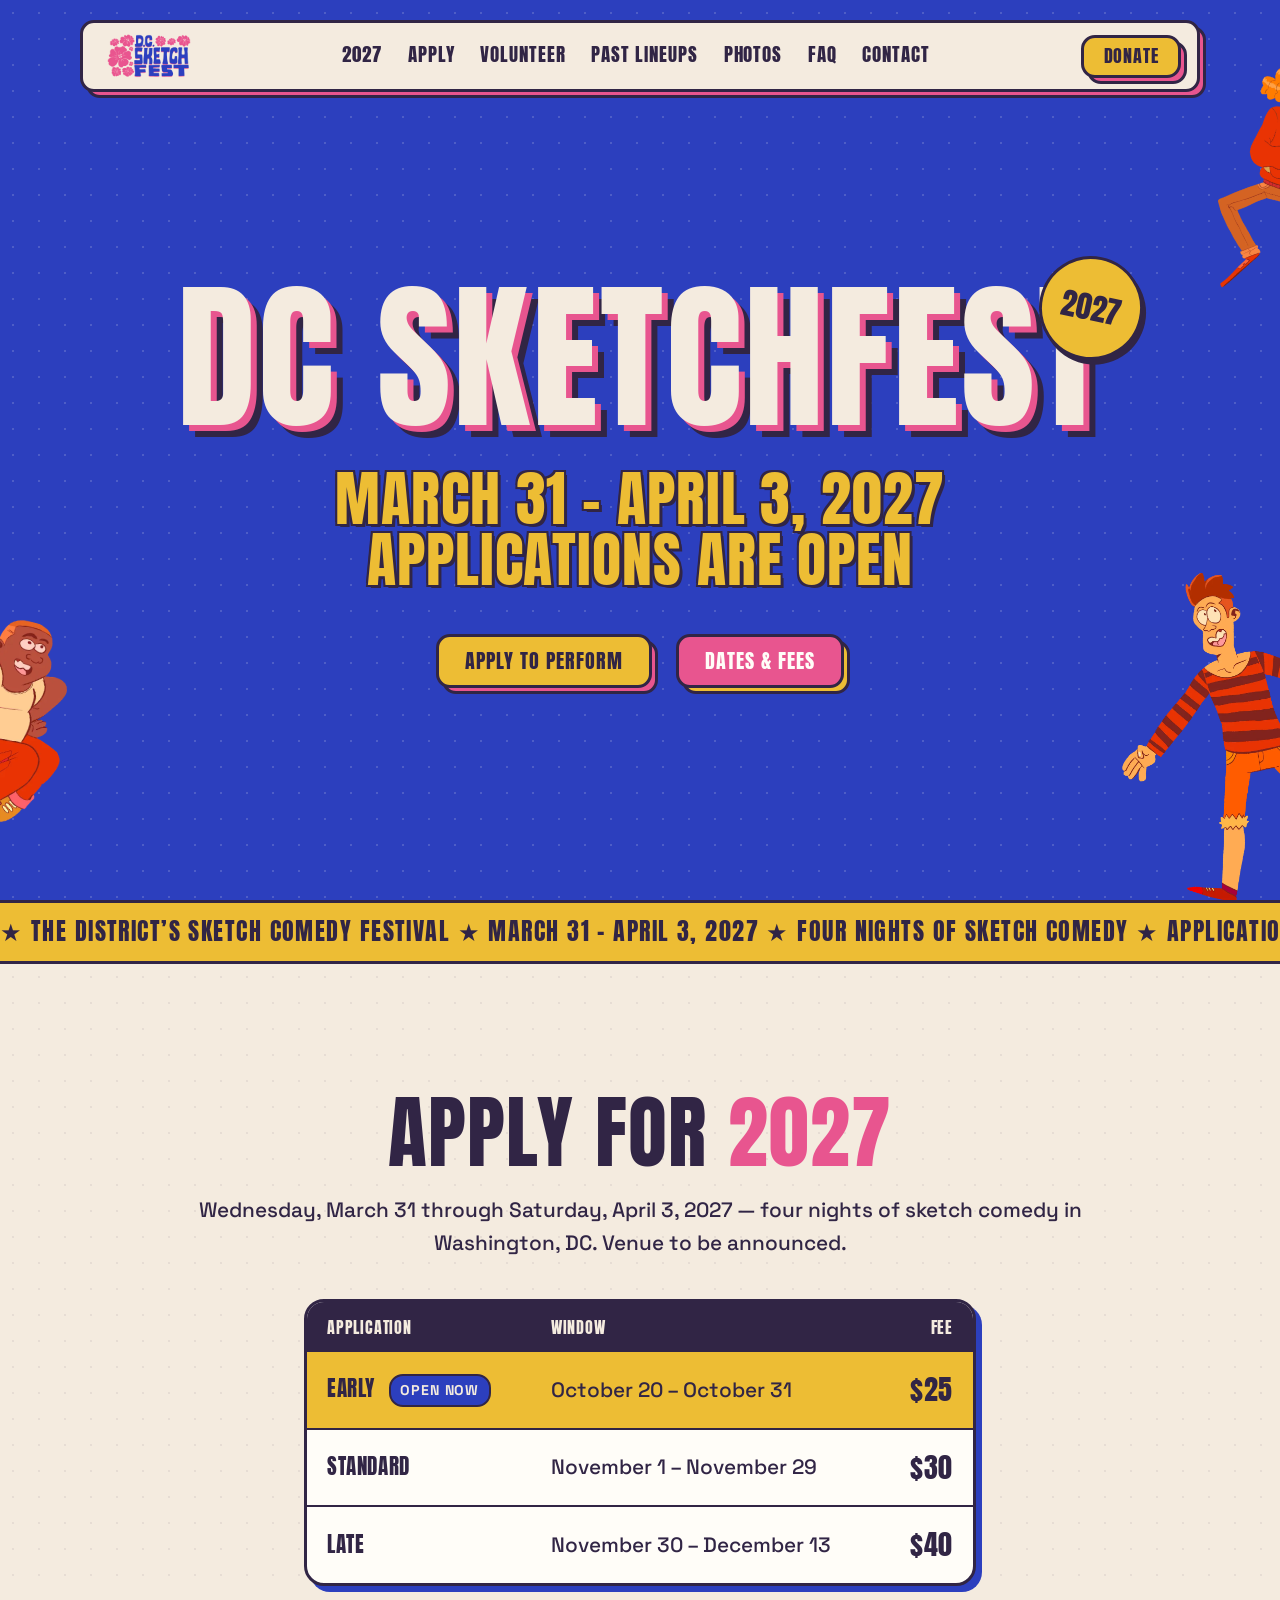
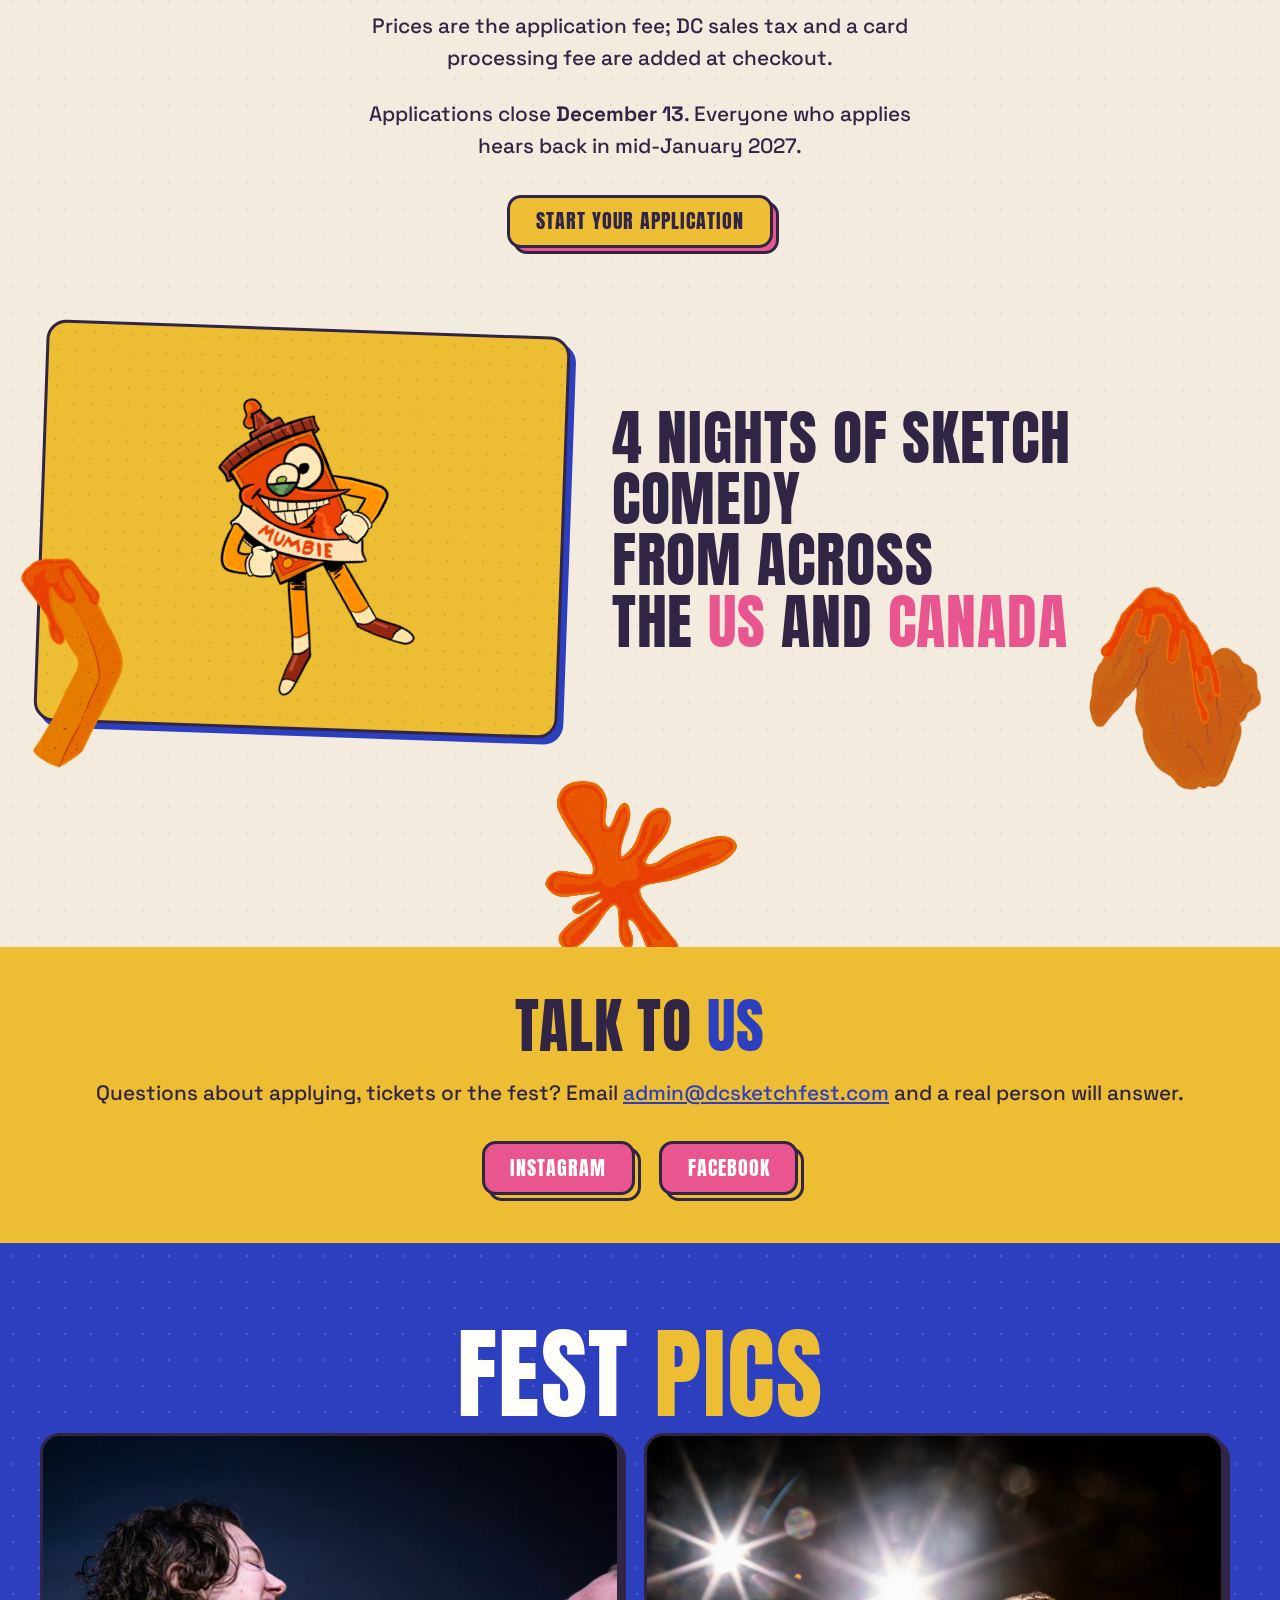
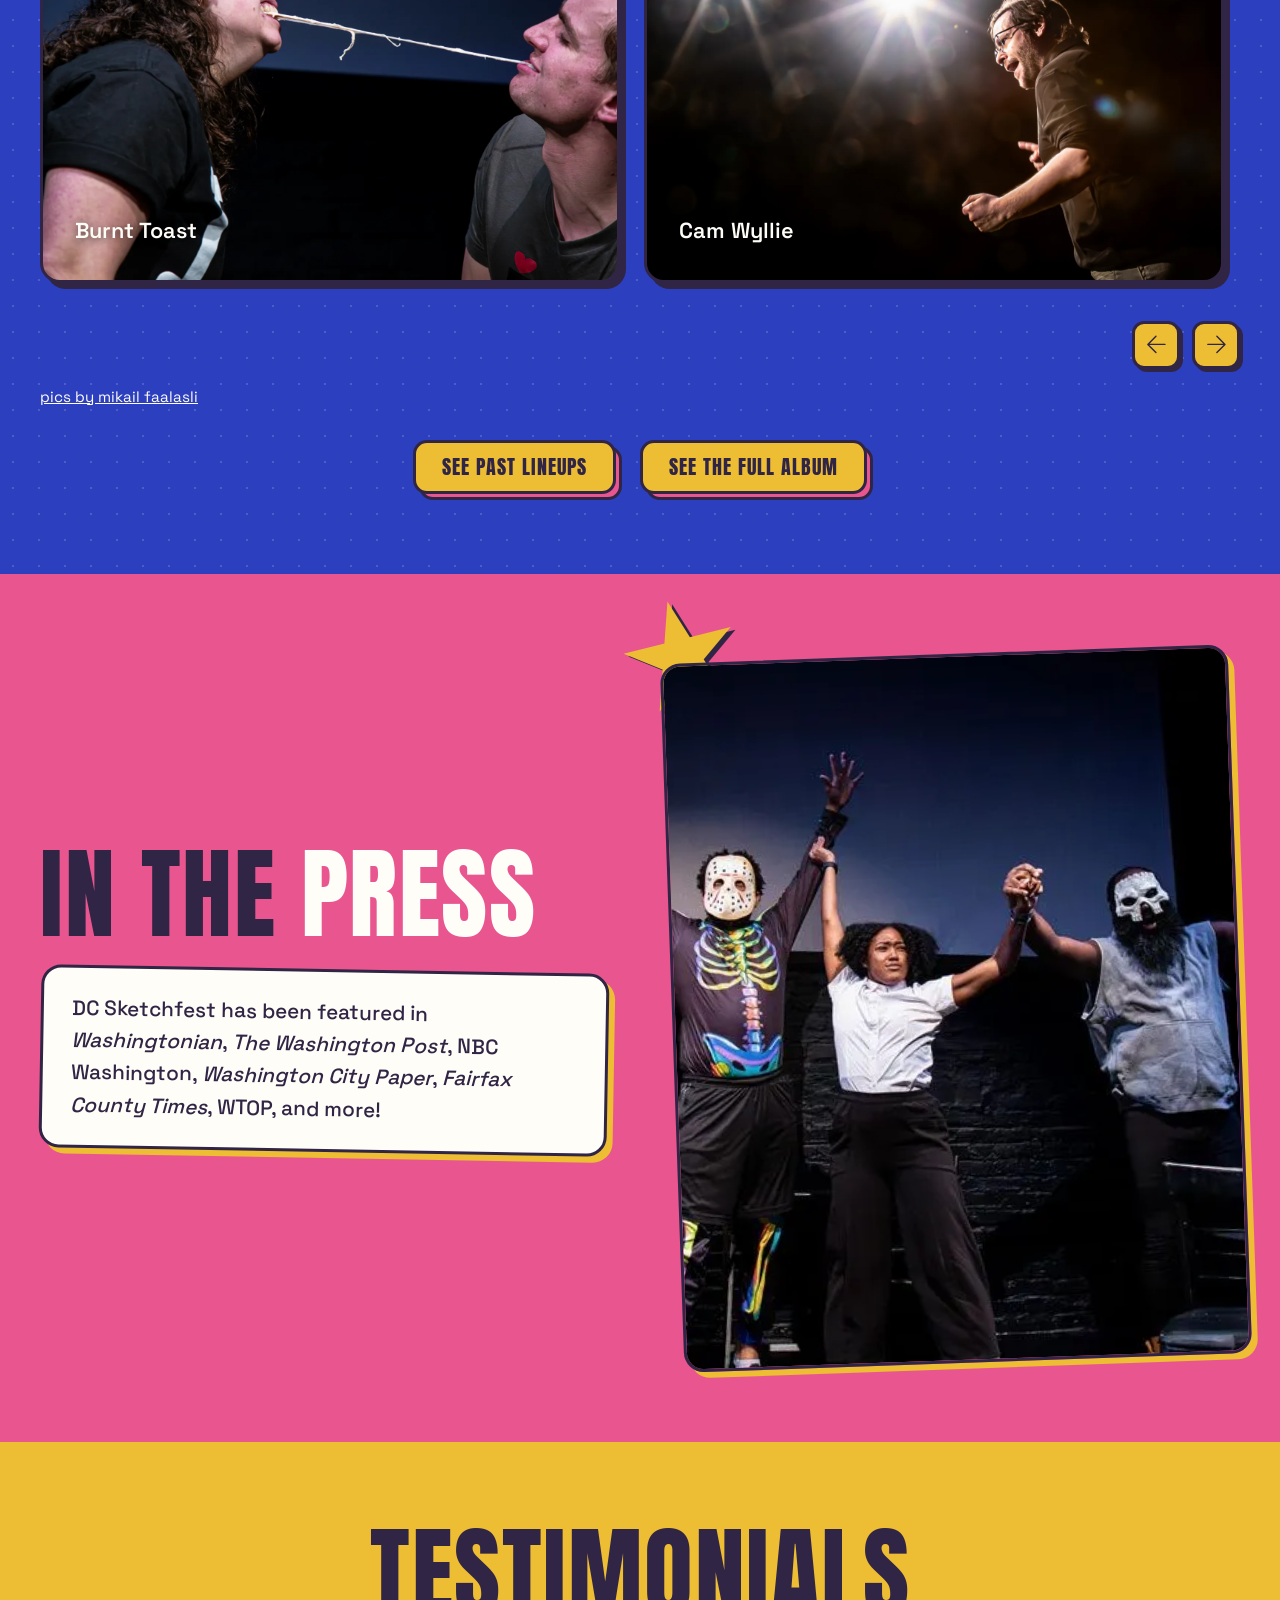
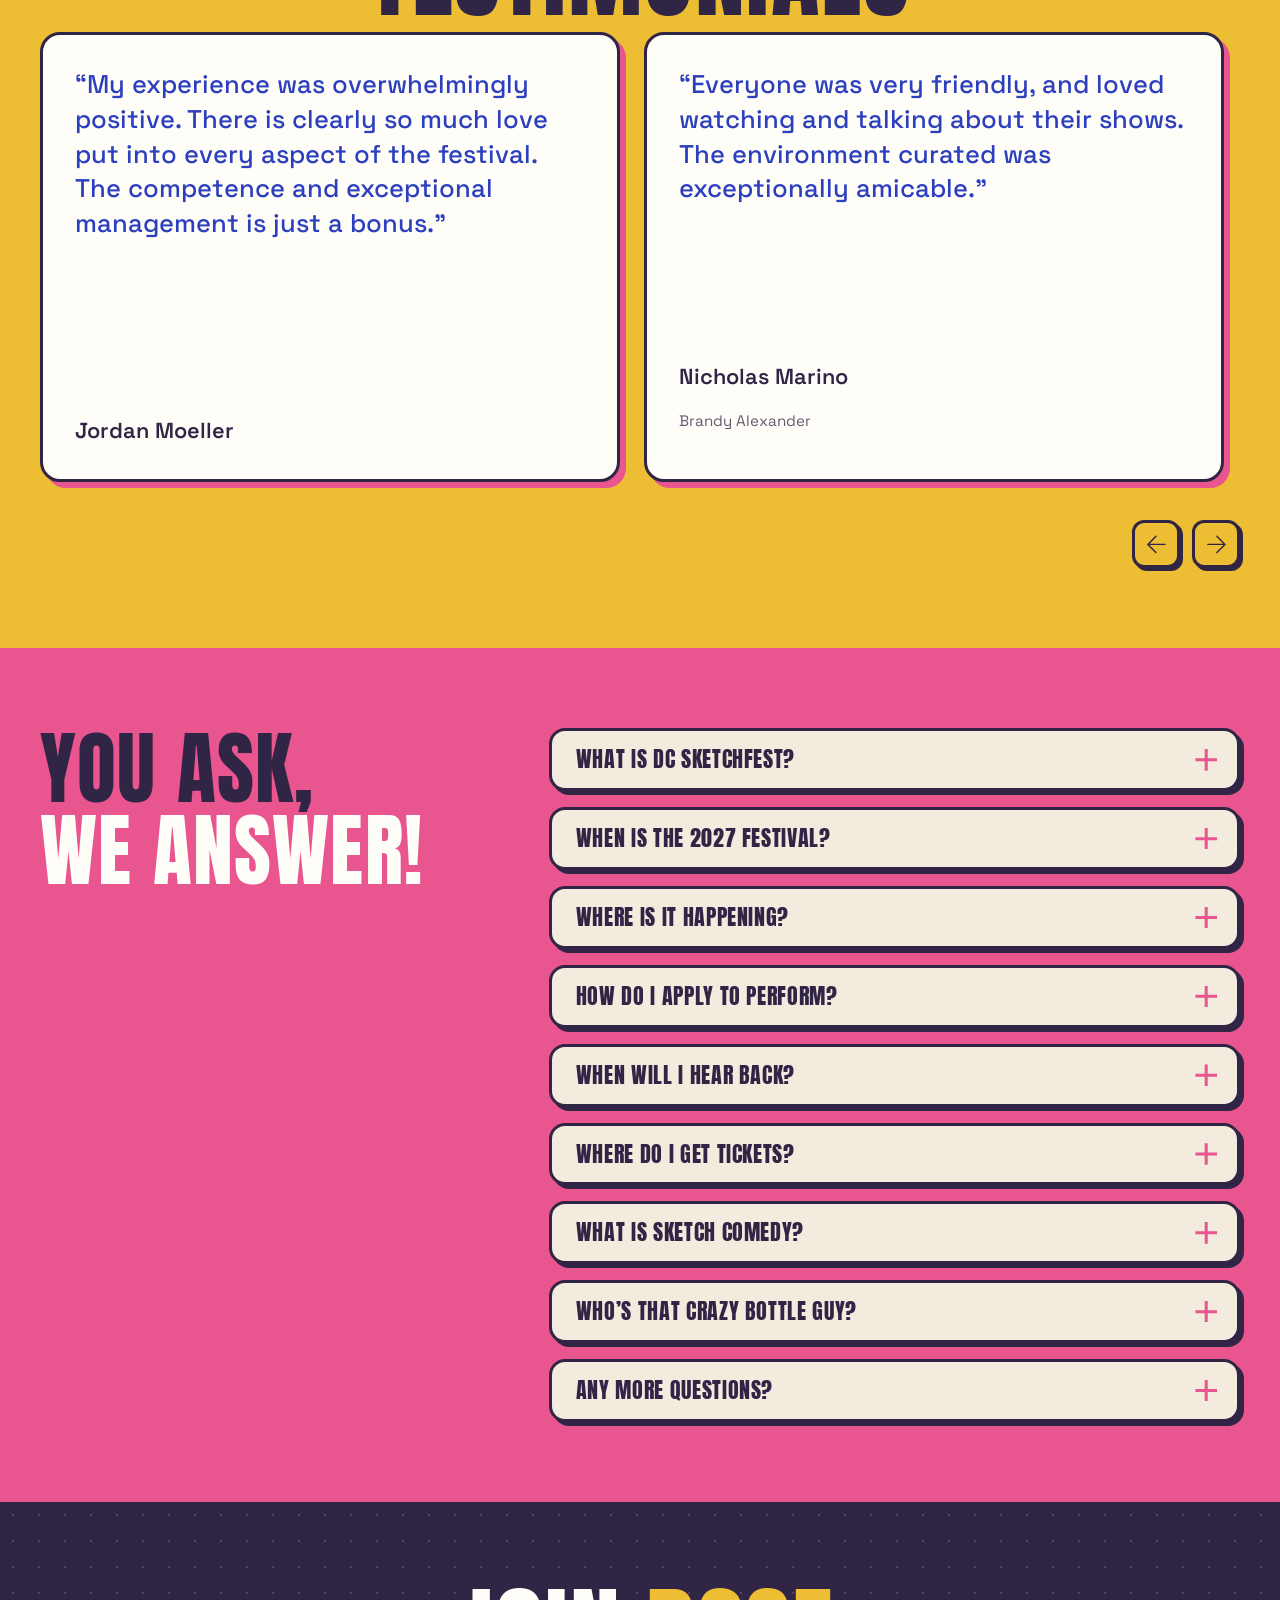
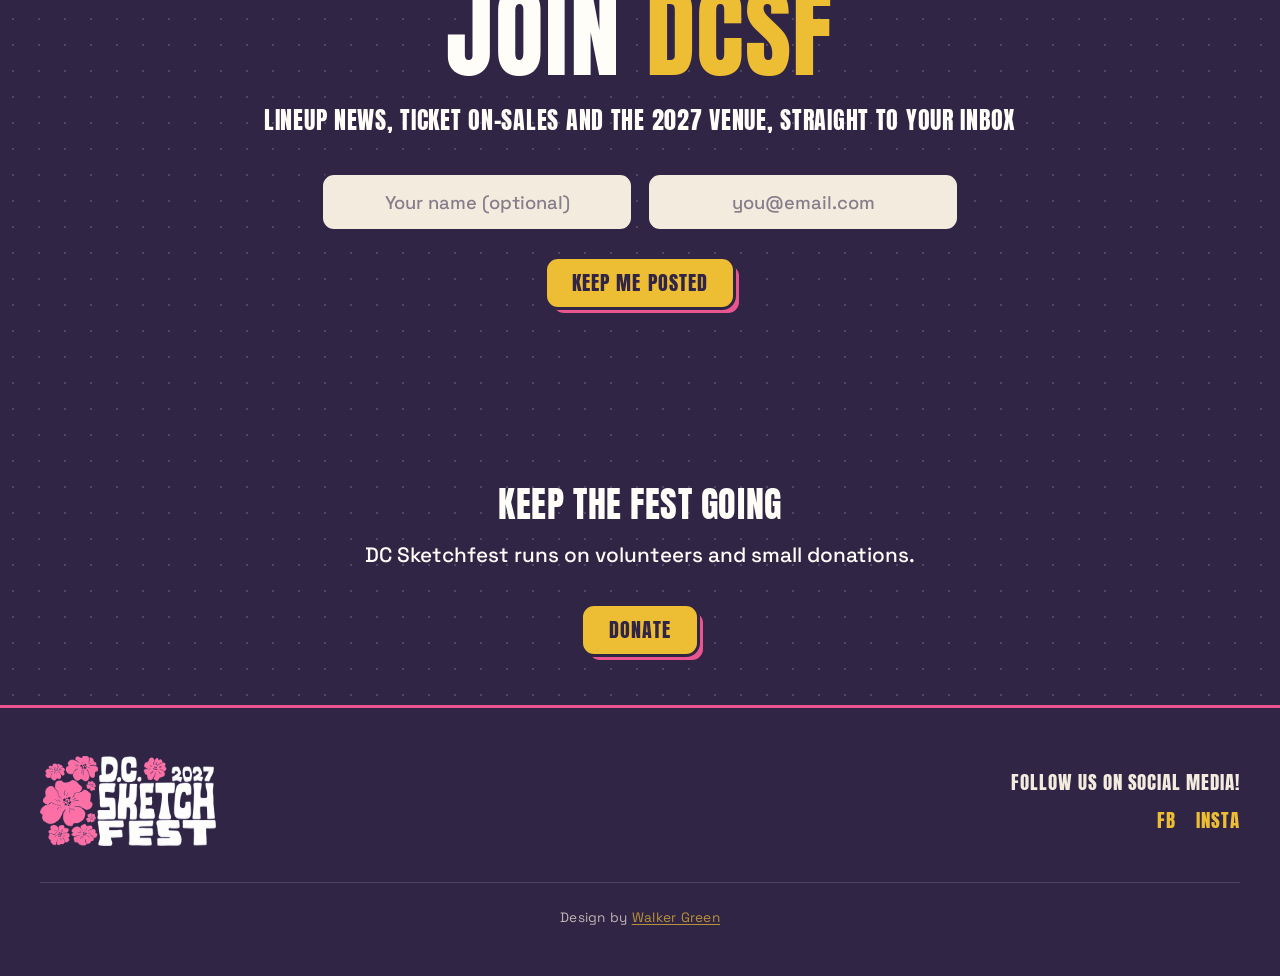
==== index.html @ 69697af8 "Early window closes October 31, not November 1 Early now reads October 20 - October 31 and Standard " ====
<!DOCTYPE html>
<html lang="en">
<head>
<meta charset="utf-8">
<meta name="viewport" content="width=device-width, initial-scale=1">

<!-- Google tag (gtag.js) -->
<script async src="https://www.googletagmanager.com/gtag/js?id=G-5WTXCDDHMK"></script>
<script>
  window.dataLayer = window.dataLayer || [];
  function gtag(){dataLayer.push(arguments);}
  gtag('js', new Date());

  gtag('config', 'G-5WTXCDDHMK');
</script>
<title>DC Sketchfest 2027 - Applications Open - March 31-April 3</title>
<meta name="description" content="DC Sketchfest returns March 31 - April 3, 2027: four nights of sketch comedy in Washington, DC. Performer applications are open now and close December 13.">

<meta property="og:type" content="website">
<meta property="og:url" content="https://dcsketchfest.com/">
<meta property="og:title" content="DC Sketchfest 2027 - Applications Open - March 31-April 3">
<meta property="og:description" content="Four nights of sketch comedy in Washington, DC, March 31 - April 3, 2027. Performer applications are open now and close December 13. Organized by the DC sketch comedy community and founded by Bad Medicine and Rails Comedy.">
<meta property="og:image" content="https://dcsketchfest.com/assets/img/brand/og-2027.png">
<meta name="twitter:card" content="summary_large_image">
<meta name="twitter:title" content="DC Sketchfest 2027 - Applications Open - March 31-April 3">

<link rel="canonical" href="https://dcsketchfest.com/">
<link rel="icon" href="/assets/img/brand/favicon.svg" type="image/svg+xml">
<link rel="icon" href="/assets/img/brand/favicon-32.png" sizes="32x32">
<link rel="apple-touch-icon" href="assets/img/brand/favicon-256.png">

<link rel="preconnect" href="https://fonts.googleapis.com">
<link rel="preconnect" href="https://fonts.gstatic.com" crossorigin>
<link href="https://fonts.googleapis.com/css2?family=Anton&family=Space+Grotesk:wght@400;500;600;700&display=swap" rel="stylesheet">
<link rel="stylesheet" href="assets/css/style.css">

<!-- No "location": the 2027 venue is unsigned, and a guessed or omitted-but-
     implied address is worse than none. Add it once the venue is announced. -->
<script type="application/ld+json">
{
  "@context": "https://schema.org",
  "@type": "Festival",
  "name": "DC Sketchfest 2027",
  "url": "https://dcsketchfest.com/",
  "startDate": "2027-03-31",
  "endDate": "2027-04-03",
  "description": "Four nights of sketch comedy in Washington, DC. DC's only sketch comedy festival brings dozens of troupes from across the US and Canada.",
  "image": "https://dcsketchfest.com/assets/img/brand/og-2027.png"
}
</script>
</head>
<body>
<a class="skip-link" href="#about-section">Skip to main content</a>

<!-- ============================================================== nav === -->
<header class="navbar">
  <div class="nav-inner">
    <div class="nav-bar">
      <a href="/" class="brand" aria-label="DC Sketchfest home"><img class="brand-logo" src="/assets/img/brand/logo-2027.png" alt="DC Sketchfest 2027" width="1000" height="523"></a>

      <nav id="nav-links" class="nav-links" aria-label="Main">
        <a class="nav-link" href="#about-section">2027</a>
        <a class="nav-link" href="/apply/">Apply</a>
        <a class="nav-link" href="/volunteer/">Volunteer</a>
        <a class="nav-link" href="/performers-2026/">Past Lineups</a>
        <a class="nav-link" href="/photos/">Photos</a>
        <a class="nav-link" href="#faq-section">FAQ</a>
        <a class="nav-link" href="mailto:admin@dcsketchfest.com?subject=Question">Contact</a>
        <a class="nav-link nav-donate-mobile" href="https://givebutter.com/dcsketchfest2027">Donate</a>
      </nav>

      <!-- Donate holds the header button slot, the same as every other page.
           Apply is not duplicated here: it is already in the nav beside it,
           and the hero's own call to action sits a few hundred pixels below. -->
      <a class="btn nav-donate-desktop" href="https://givebutter.com/dcsketchfest2027"><span>Donate</span></a>

      <button class="nav-toggle" type="button" aria-expanded="false" aria-controls="nav-links" aria-label="Menu">
        <span></span><span></span><span></span>
      </button>
    </div>
  </div>
</header>

<main>
<!-- ============================================================= hero === -->
<section class="hero">
  <div class="hero-art" aria-hidden="true">
    <img class="art-tumbler" src="assets/img/characters/hero-1.avif" alt="" loading="eager">
    <img class="art-striped" src="assets/img/characters/hero-3.avif" alt="" loading="eager">
    <img class="art-side" src="assets/img/characters/hero-2.avif" alt="" loading="lazy">
  </div>

  <div class="hero-content pad">
    <div class="container">
      <div class="hero-title-wrap">
        <h1 class="h-hero">DC Sketchfest</h1>
        <span class="badge-27" aria-hidden="true">2027</span>
      </div>
      <h2 class="h-md hero-meta">March 31 &ndash; April 3, 2027<br>Applications are open</h2>
      <div class="btn-row">
        <a class="btn" href="/apply/"><span>Apply to perform</span></a>
        <a class="btn btn--purple" href="#about-section"><span>Dates &amp; fees</span></a>
      </div>
    </div>
  </div>
</section>


<!-- =========================================================== ticker === -->
<div class="ticker" aria-hidden="true">
  <div class="ticker-track">
    <span>★ The District’s sketch comedy festival ★ March 31 - April 3, 2027 ★ Four nights of sketch comedy ★ Applications open now ★ </span>
    <span>★ The District’s sketch comedy festival ★ March 31 - April 3, 2027 ★ Four nights of sketch comedy ★ Applications open now ★ </span>
    <span>★ The District’s sketch comedy festival ★ March 31 - April 3, 2027 ★ Four nights of sketch comedy ★ Applications open now ★ </span>
    <span>★ The District’s sketch comedy festival ★ March 31 - April 3, 2027 ★ Four nights of sketch comedy ★ Applications open now ★ </span>
    <span>★ The District’s sketch comedy festival ★ March 31 - April 3, 2027 ★ Four nights of sketch comedy ★ Applications open now ★ </span>
    <span>★ The District’s sketch comedy festival ★ March 31 - April 3, 2027 ★ Four nights of sketch comedy ★ Applications open now ★ </span>
  </div>
</div>

<!-- ============================================================= 2027 === -->
<section id="about-section" class="section section--cream">
  <div class="pad pad-lg">
    <div class="container--md container">
      <h2 class="h-lg text-center reveal">Apply for <span class="text-teal">2027</span></h2>

      <p class="body-copy text-center">Wednesday, March 31 through Saturday, April 3, 2027 &mdash; four nights of sketch comedy in Washington, DC. Venue to be announced.</p>

      <!-- A table, not cards: the three windows differ only by date and price,
           so the comparison is the whole point. The "Open now" flag is hand
           kept — move it to Standard on November 1 and to Late on November 30.

           Early ends October 31 and Standard starts November 1, so no two
           rows name the same date any more. Both used to say November 1,
           which left anyone applying that day with no way to tell which
           price was theirs. The Worker’s fee_early_until is what actually
           decides the charge and has to agree with this table. -->
      <div class="fee-table-wrap">
        <table class="fee-table body-copy">
          <caption class="visually-hidden">DC Sketchfest 2027 application windows and fees</caption>
          <thead>
            <tr>
              <th scope="col">Application</th>
              <th scope="col">Window</th>
              <th scope="col">Fee</th>
            </tr>
          </thead>
          <tbody>
            <tr class="fee-row is-open">
              <th scope="row">Early <span class="fee-flag">Open now</span></th>
              <td>October 20 &ndash; October 31</td>
              <td class="fee-price">$25</td>
            </tr>
            <tr class="fee-row">
              <th scope="row">Standard</th>
              <td>November 1 &ndash; November 29</td>
              <td class="fee-price">$30</td>
            </tr>
            <tr class="fee-row">
              <th scope="row">Late</th>
              <td>November 30 &ndash; December 13</td>
              <td class="fee-price">$40</td>
            </tr>
          </tbody>
        </table>
      </div>

      <!-- One line, directly under the numbers it qualifies: the prices in the
           table are the application fee on its own, and someone who reads "$25"
           and meets $27.61 at the card step has been quoted the wrong number. -->
      <p class="body-copy fee-note text-center">Prices are the application fee; DC sales tax and a card processing fee are added at checkout.</p>

      <p class="body-copy fee-note text-center">Applications close <strong>December 13</strong>. Everyone who applies hears back in mid-January 2027.</p>

      <div class="btn-row" style="margin-top:2rem">
        <a class="btn" href="/apply/"><span>Start your application</span></a>
      </div>
    </div>

    <!-- TICKETS: when 2027 shows are live in Crowdwork, uncomment this and
         drop it in below the fee table. Update data-start-date to the new year.
    <h2 class="h-md tickets-heading">Click a show below<br>to buy tickets</h2>
    <div class="crowdwork-embed">
      <script id="fw_script" src="https://crowdwork.com/embed.js?v=6" data-theatre="dcsketchfest" data-type="shows" data-view="calendar" data-start-date="2027-03-01"></script>
    </div>
    -->

    <div class="container" style="margin-top:5rem">
      <div class="lineup-call">
        <div class="reveal shaped-frame-wrap">
          <img class="food-strawberry" src="assets/img/characters/food-01.avif" alt="" loading="lazy" aria-hidden="true">
          <div class="shaped-frame">
            <img src="assets/img/characters/mumbie-sash.avif" alt="Mumbie the Mumbo Sauce wearing a festival sash" loading="lazy"
                 data-spin="34" data-spin-base="-26">
          </div>
        </div>
        <div class="reveal">
          <h2 class="h-md">4 nights of sketch comedy<br>from across<br>the <span class="text-teal">US</span> and <span class="text-teal">Canada</span></h2>
        </div>
        <img class="food-blueberries" src="assets/img/characters/food-03.avif" alt="" loading="lazy" aria-hidden="true">
      </div>
    </div>
  </div>

  <div class="pad">
    <img class="food-blob" src="assets/img/characters/food-06.avif" alt="" loading="lazy" aria-hidden="true">
  </div>
</section>

<!-- ========================================================== contact === -->
<section id="contact-section" class="section section--yellow">
  <div class="pad pad-sm">
    <div class="container text-center reveal">
      <h2 class="h-md">Talk to <span class="text-purple">us</span></h2>
      <p class="body-copy">Questions about applying, tickets or the fest? Email <a class="link" href="mailto:admin@dcsketchfest.com?subject=Question">admin@dcsketchfest.com</a> and a real person will answer.</p>

      <div class="btn-row" style="margin-top:2rem">
        <a class="btn btn--purple" href="https://instagram.com/dcsketchfest" target="_blank" rel="noopener"><span>Instagram</span></a>
        <a class="btn btn--purple" href="https://facebook.com/dcsketchfest" target="_blank" rel="noopener"><span>Facebook</span></a>
      </div>
    </div>
  </div>
</section>

<!-- ======================================================== fest pics === -->
<section id="press-section" class="section section--teal">
  <div class="pad pad-md">
    <div class="container">
      <h2 class="h-xl text-center text-white reveal">Fest <span class="text-yellow">Pics</span></h2>

      <div class="slider" data-slider>
        <div class="slider-track">
<!-- GALLERY:start -->
          <figure class="slide-card" style="background-image:url('/assets/img/gallery/2026/2026-burnt-toast.webp')">
            <figcaption class="slide-card__name">Burnt Toast</figcaption>
          </figure>
          <figure class="slide-card" style="background-image:url('/assets/img/gallery/2026/2026-cam-wyllie.webp')">
            <figcaption class="slide-card__name">Cam Wyllie</figcaption>
          </figure>
          <figure class="slide-card" style="background-image:url('/assets/img/gallery/2026/2026-mist.webp')">
            <figcaption class="slide-card__name">MIST</figcaption>
          </figure>
          <figure class="slide-card" style="background-image:url('/assets/img/gallery/2026/2026-sewer-boy-llc.webp')">
            <figcaption class="slide-card__name">Sewer Boy LLC</figcaption>
          </figure>
          <figure class="slide-card" style="background-image:url('/assets/img/gallery/2026/2026-dc-raclette-club.webp')">
            <figcaption class="slide-card__name">DC Raclette Club</figcaption>
          </figure>
          <figure class="slide-card" style="background-image:url('/assets/img/gallery/2026/2026-the-incident.webp')">
            <figcaption class="slide-card__name">The Incident</figcaption>
          </figure>
          <figure class="slide-card" style="background-image:url('/assets/img/gallery/2026/2026-fanfiction-theater.webp')">
            <figcaption class="slide-card__name">Fanfiction Theater</figcaption>
          </figure>
          <figure class="slide-card" style="background-image:url('/assets/img/gallery/2026/2026-chaps.webp')">
            <figcaption class="slide-card__name">Chaps</figcaption>
          </figure>
          <figure class="slide-card" style="background-image:url('/assets/img/gallery/2026/2026-drop-the-root-beer-and-run.webp')">
            <figcaption class="slide-card__name">Drop the Root Beer and Run</figcaption>
          </figure>
          <figure class="slide-card" style="background-image:url('/assets/img/gallery/2026/2026-etch-asketch.webp')">
            <figcaption class="slide-card__name">Etch A Sketch</figcaption>
          </figure>
        <!-- GALLERY:end -->
        </div>

        <div class="slider-controls">
          <button class="slider-btn" type="button" data-slider-prev aria-label="Previous photo">
            <svg viewBox="0 0 24 24" aria-hidden="true"><path fill="none" stroke="currentColor" stroke-linecap="round" stroke-linejoin="round" stroke-width="1.5" d="M21 12H3m0 0l8.5-8.5M3 12l8.5 8.5"/></svg>
          </button>
          <button class="slider-btn" type="button" data-slider-next aria-label="Next photo">
            <svg viewBox="0 0 24 24" aria-hidden="true"><path fill="none" stroke="currentColor" stroke-linecap="round" stroke-linejoin="round" stroke-width="1.5" d="M3 12h18m0 0l-8.5-8.5M21 12l-8.5 8.5"/></svg>
          </button>
        </div>
      </div>

      <p class="slider-credit">
        <a href="https://instagram.com/mfaalasli" target="_blank" rel="noopener">pics by mikail faalasli</a>
      </p>

      <div class="btn-row" style="margin-top:2rem">
        <a class="btn btn--yellow" href="/performers-2026/"><span>See past lineups</span></a>
        <a class="btn btn--yellow" href="/photos/"><span>See the full album</span></a>
      </div>
    </div>
  </div>
</section>

<!-- ============================================================ press === -->
<section id="performer-section" class="section section--red">
  <div class="pad pad-md">
    <div class="container">
      <div class="press-grid">
        <div class="press-copy reveal">
          <h2 class="h-xl">In the <span class="text-white">Press</span></h2>
          <p class="body-copy">DC Sketchfest has been featured in <em>Washingtonian</em>, <em>The Washington Post</em>, NBC Washington, <em>Washington City Paper</em>, <em>Fairfax County Times</em>, WTOP, and more!</p>
        </div>
        <div class="reveal">
          <div class="press-photo-wrap">
            <img class="press-shape" src="assets/img/shapes/yellow-shape.svg" alt="" aria-hidden="true">
            <div class="press-photo">
              <img src="assets/img/press/etch-a-sketch.avif" alt="Performers on stage at DC Sketchfest 2025" loading="lazy">
            </div>
          </div>
        </div>
      </div>
    </div>
  </div>
</section>

<!-- ===================================================== testimonials === -->
<section id="testimonial-section" class="section section--yellow">
  <div class="pad pad-md">
    <div class="container">
      <h2 class="h-xl text-center reveal" style="color:var(--dark)">Testimonials</h2>

      <div class="slider" data-slider>
        <div class="slider-track">
          <figure class="slide-card slide-card--quote">
            <blockquote class="slide-card__quote">&ldquo;My experience was overwhelmingly positive. There is clearly so much love put into every aspect of the festival. The competence and exceptional management is just a bonus.&rdquo;</blockquote>
            <figcaption>
              <p class="slide-card__name">Jordan Moeller</p>
            </figcaption>
          </figure>

          <figure class="slide-card slide-card--quote">
            <blockquote class="slide-card__quote">&ldquo;Everyone was very friendly, and loved watching and talking about their shows. The environment curated was exceptionally amicable.&rdquo;</blockquote>
            <figcaption>
              <p class="slide-card__name">Nicholas Marino</p>
              <p class="slide-card__team">Brandy Alexander</p>
            </figcaption>
          </figure>

          <figure class="slide-card slide-card--quote">
            <blockquote class="slide-card__quote">&ldquo;You all rock! It was so well organized, easy to navigate, and well communicated&hellip;We definitely want to be invited back!&rdquo;</blockquote>
            <figcaption>
              <p class="slide-card__name">Jackie Skinner &amp; Allison Villase&ntilde;or</p>
              <p class="slide-card__team">Jackie &amp; Allison Into the Multiverse</p>
            </figcaption>
          </figure>

          <figure class="slide-card slide-card--quote">
            <blockquote class="slide-card__quote">&ldquo;So nice! Everyone went above and beyond to take care of the performers. Having a festival mascot was so fun!&rdquo;</blockquote>
            <figcaption>
              <p class="slide-card__name">Ghost Girl</p>
            </figcaption>
          </figure>

          <figure class="slide-card slide-card--quote">
            <blockquote class="slide-card__quote">&ldquo;This was the best tech we have ever had even going to 10 other cities.&rdquo;</blockquote>
            <figcaption>
              <p class="slide-card__name">Anonymous</p>
            </figcaption>
          </figure>
        </div>

        <div class="slider-controls">
          <button class="slider-btn" type="button" data-slider-prev aria-label="Previous testimonial">
            <svg viewBox="0 0 24 24" aria-hidden="true"><path fill="none" stroke="currentColor" stroke-linecap="round" stroke-linejoin="round" stroke-width="1.5" d="M21 12H3m0 0l8.5-8.5M3 12l8.5 8.5"/></svg>
          </button>
          <button class="slider-btn" type="button" data-slider-next aria-label="Next testimonial">
            <svg viewBox="0 0 24 24" aria-hidden="true"><path fill="none" stroke="currentColor" stroke-linecap="round" stroke-linejoin="round" stroke-width="1.5" d="M3 12h18m0 0l-8.5-8.5M21 12l-8.5 8.5"/></svg>
          </button>
        </div>
      </div>
    </div>
  </div>
</section>

<!-- ============================================================== faq === -->
<section id="faq-section" class="section section--red">
  <div class="pad pad-md">
    <div class="container">
      <div class="faq-layout">
        <h2 class="h-lg">You ask,<br><span class="text-white">we answer!</span></h2>

        <div class="faq-list">
          <details class="faq-item">
            <summary>What is DC Sketchfest?</summary>
            <div class="faq-answer">DC Sketchfest is DC's only sketch comedy festival and features dozens of comedy troupes from the US and Canada for four nights each spring. DC Sketchfest is organized by the DC sketch comedy community and founded by <a href="https://badmedicinecomedy.com/" target="_blank" rel="noopener">Bad Medicine</a> and <a href="https://www.rails-comedy.com/" target="_blank" rel="noopener">Rails Comedy</a>.</div>
          </details>

          <details class="faq-item">
            <summary>When is the 2027 festival?</summary>
            <div class="faq-answer">Wednesday, March 31 through Saturday, April 3, 2027 &mdash; four nights of sketch comedy.</div>
          </details>

          <details class="faq-item">
            <summary>Where is it happening?</summary>
            <div class="faq-answer">The 2027 venue hasn't been announced yet. It will be in Washington, DC, as every festival has been. <a href="#newsletter-section">Join the mailing list</a> and we'll send it out as soon as it's signed.</div>
          </details>

          <details class="faq-item">
            <summary>How do I apply to perform?</summary>
            <div class="faq-answer">Applications are open now &mdash; fill out the <a href="/apply/">application form</a> and pay the fee for the window you're applying in: $25 through October 31, $30 from November 1 to November 29, and $40 from November 30 to December 13. DC sales tax and a card processing fee are added on top, and you'll see the full total before you enter a card. Applications close December 13, and an application isn't complete until the fee is paid.</div>
          </details>

          <details class="faq-item">
            <summary>When will I hear back?</summary>
            <div class="faq-answer">Every applicant is notified of their status in mid-January 2027, whether or not they're placed in the festival.</div>
          </details>

          <details class="faq-item">
            <summary>Where do I get tickets?</summary>
            <div class="faq-answer">Tickets aren't on sale yet. Once the lineup is set, tickets for every show go on sale right here. <a href="#newsletter-section">Join the mailing list</a> and we'll email you the moment they're up.</div>
          </details>

          <details class="faq-item">
            <summary>What is sketch comedy?</summary>
            <div class="faq-answer">A sketch is a short, fully scripted comedy scene. Sketch comedy is the same thing you see on Saturday Night Live!</div>
          </details>

          <details class="faq-item">
            <summary>Who&rsquo;s that crazy bottle guy?</summary>
            <div class="faq-answer">Oh, that&rsquo;s Mumbie. The official DC Sketchfest mascot.</div>
          </details>

          <details class="faq-item">
            <summary>Any more questions?</summary>
            <div class="faq-answer">Email us at <a href="mailto:admin@dcsketchfest.com">admin@dcsketchfest.com</a>.</div>
          </details>
        </div>
      </div>
    </div>
  </div>
</section>

<!-- ======================================================= newsletter === -->
<section id="newsletter-section" class="section section--teal">
  <div class="pad pad-md">
    <div class="container--md container text-center reveal">
      <h2 class="h-xl text-white">Join <span class="text-yellow">DCSF</span></h2>
      <h3 class="h-xs text-white" style="margin-top:1.5rem">Lineup news, ticket on-sales and the 2027 venue, straight to your inbox</h3>

      <!-- Signup posts to a Google Apps Script web app that appends a row to a
           Sheet. Paste the deployment URL into data-endpoint — see README
           ("Mailing list"). While it is empty the form degrades to a mailto. -->
      <form class="signup" id="signup-form" data-endpoint="https://script.google.com/macros/s/AKfycbx-EBgIbsost1qBOls_K99X8rDkNXNdYC-I5fNlHbG4c2XCtrfq5Ked6e7qdM3xIBVM/exec" novalidate>
        <div class="signup-row">
          <label class="visually-hidden" for="signup-name">Your name</label>
          <input class="signup-input" id="signup-name" name="name" type="text"
                 placeholder="Your name (optional)" autocomplete="name" maxlength="120">

          <label class="visually-hidden" for="signup-email">Your email</label>
          <input class="signup-input" id="signup-email" name="email" type="email"
                 placeholder="you@email.com" autocomplete="email" maxlength="200" required>
        </div>

        <!-- Bots fill hidden fields; humans never see this one. -->
        <div class="signup-trap" aria-hidden="true">
          <label for="signup-company">Company</label>
          <input id="signup-company" name="company" type="text" tabindex="-1" autocomplete="off">
        </div>

        <button class="btn btn--yellow signup-submit" type="submit"><span>Keep me posted</span></button>

        <p class="signup-status" role="status" aria-live="polite"></p>

        <noscript>
          <p class="signup-note">Email
            <a href="mailto:admin@dcsketchfest.com?subject=Add%20me%20to%20the%20DCSF%20list">admin@dcsketchfest.com</a>
            to join the list.</p>
        </noscript>
      </form>
    </div>
  </div>

  <div class="pad pad-sm">
    <div class="container text-center">
      <h2 class="h-sm text-white">Keep the fest going</h2>
      <p class="body-copy text-white" style="margin-top:1rem">DC Sketchfest runs on volunteers and small donations.</p>
      <div class="btn-row" style="margin-top:2rem">
        <a class="btn btn--yellow" href="https://givebutter.com/dcsketchfest2027"><span>Donate</span></a>
      </div>
    </div>
  </div>
</section>
</main>

<!-- =========================================================== footer === -->
<footer class="footer">
  <div class="pad pad-sm">
    <div class="container footer-wrapper">
      <a class="footer-logo" href="/" title="Homepage">
        <img class="brand-logo brand-logo--light" src="/assets/img/brand/logo-2027-light.png" alt="DC Sketchfest 2027" width="1000" height="511">
      </a>
      <div class="footer-social">
        <div class="join-us">Follow us on social media!</div>
        <div class="social-links">
          <a href="https://facebook.com/dcsketchfest" target="_blank" rel="noopener">fb</a>
          <a href="https://instagram.com/dcsketchfest" target="_blank" rel="noopener">insta</a>
        </div>
      </div>
    </div>
      <p class="footer-credit">Design by <a href="https://instagram.com/guywalks" target="_blank" rel="noopener">Walker Green</a></p>

  </div>
</footer>

<script src="assets/js/main.js" defer></script>
</body>
</html>
---- assets/css/style.css ----
/* ==========================================================================
   DC Sketchfest — 2027 rebrand
   "Riso print shop": Neon Blue, Bubble Pink and Mustard inks on Mayo White
   paper, heavy outlines, hard offset shadows, halftone dots, DC-flag stars.
   Display type is Anton; body is Space Grotesk.

   Class names are carried over from the 2026 site so the lineup pages and
   main.js keep working untouched; legacy color variables (--red, --teal,
   --cream, --purple, --dark) are aliased onto the new inks for the same
   reason.
   ========================================================================== */

:root {
  /* Brand names, in order: Midnite Black, Mayo White, Neon Blue, Bubble Pink,
     Mustard. --white is a paper highlight, not a brand ink. */
  --ink: #312545;
  --paper: #F4EBDF;
  --blue: #2C3FBE;
  --pink: #E8558F;
  --yellow: #EDBD34;
  --white: #fffdf8;

  /* Legacy names still referenced by inline styles and generated pages. */
  --red: var(--pink);
  --cream: var(--paper);
  --teal: var(--blue);
  --purple: var(--blue);
  --dark: var(--ink);

  --font-display: "Anton", "Arial Black", sans-serif;
  --font-body: "Space Grotesk", system-ui, -apple-system, sans-serif;

  --border: 3px solid var(--ink);
  --shadow-offset: 6px;
  --radius-card: 20px;
  --radius-pill: 14px;

  --gutter: 2.5rem;
  --container: 80rem;

  /* Halftone dot patterns, tinted per background. */
  --dots-light: radial-gradient(rgba(255, 253, 248, .16) 1.5px, transparent 1.5px);
  --dots-dark: radial-gradient(rgba(49, 37, 69, .07) 1.5px, transparent 1.5px);
}

@media (max-width: 767px) {
  :root {
    --gutter: 1.25rem;
    --shadow-offset: 5px;
  }
}

/* --------------------------------------------------------------- base --- */

*,
*::before,
*::after {
  box-sizing: border-box;
}

html {
  scroll-behavior: smooth;
  scroll-padding-top: 8rem;
}

body {
  margin: 0;
  background: var(--paper);
  color: var(--ink);
  font-family: var(--font-body);
  font-size: 1rem;
  line-height: 1.55;
  -webkit-font-smoothing: antialiased;
  overflow-x: hidden;
}

img {
  max-width: 100%;
  height: auto;
  display: block;
}

a {
  color: inherit;
}

h1,
h2,
h3,
h4,
h5 {
  font-family: var(--font-display);
  font-weight: 400;
  text-transform: uppercase;
  line-height: 1.02;
  letter-spacing: .015em;
  margin: 0;
}

.h-hero    { font-size: clamp(3.25rem, 13vw, 10rem); }
.h-xl      { font-size: clamp(2.5rem, 9vw, 6.25rem); }
.h-lg      { font-size: clamp(2.25rem, 8vw, 5rem); }
.h-md      { font-size: clamp(1.75rem, 6vw, 3.75rem); }
.h-sm      { font-size: clamp(1.375rem, 4vw, 2.25rem); }
.h-xs      { font-size: clamp(1.125rem, 3vw, 1.5rem); letter-spacing: .03em; }

.text-yellow { color: var(--yellow); }
.text-teal   { color: var(--pink); }   /* legacy accent class → pink ink */
.text-white  { color: var(--white); }
.text-purple { color: var(--blue); }
.text-center { text-align: center; }

.body-copy {
  font-family: var(--font-body);
  font-weight: 500;
  font-size: clamp(1.05rem, 1.7vw, 1.3rem);
  line-height: 1.55;
}

/* ---------------------------------------------------------- structure --- */

.section {
  position: relative;
  overflow: hidden;
}

.section--red    { background: var(--pink); }
.section--cream  { background: var(--paper); background-image: var(--dots-dark); background-size: 26px 26px; }
.section--teal   { background: var(--blue); background-image: var(--dots-light); background-size: 26px 26px; }
.section--yellow { background: var(--yellow); }

/* The mailing-list section trades cobalt for full ink — the site's finale. */
#newsletter-section.section--teal {
  background: var(--ink);
  background-image: var(--dots-light);
  background-size: 26px 26px;
}

.pad {
  padding-left: var(--gutter);
  padding-right: var(--gutter);
}

.pad-lg { padding-top: 8rem;    padding-bottom: 8rem; }
.pad-md { padding-top: 5rem;    padding-bottom: 5rem; }
.pad-sm { padding-top: 3rem;    padding-bottom: 3rem; }

@media (max-width: 991px) {
  .pad-lg { padding-top: 6rem; padding-bottom: 6rem; }
  .pad-md { padding-top: 4rem; padding-bottom: 4rem; }
  .pad-sm { padding-top: 2rem; padding-bottom: 2rem; }
}

@media (max-width: 767px) {
  .pad-lg { padding-top: 4rem; padding-bottom: 4rem; }
  .pad-md { padding-top: 3rem; padding-bottom: 3rem; }
}

.container {
  width: 100%;
  max-width: var(--container);
  margin-inline: auto;
}

.container--md { max-width: 60rem; }

.stack > * + * { margin-top: 1.5rem; }
.stack-sm > * + * { margin-top: .75rem; }

/* ------------------------------------------------------------ buttons --- */

/* Chunky print-block buttons: ink outline, hard offset shadow in a second
   ink color, and the block drops onto its shadow on hover. */
.btn {
  --btn-bg: var(--yellow);
  --btn-fg: var(--ink);
  --btn-shadow: var(--pink);
  position: relative;
  display: inline-block;
  text-decoration: none;
  isolation: isolate;

  /* Reset UA button chrome so <button class="btn"> matches <a class="btn">. */
  appearance: none;
  -webkit-appearance: none;
  background: none;
  border: 0;
  margin: 0;
  padding: 0;
  font: inherit;
  color: inherit;
  cursor: pointer;
}

.btn::before {
  content: "";
  position: absolute;
  inset: 0;
  border-radius: var(--radius-pill);
  background: var(--btn-shadow);
  border: var(--border);
  transform: translate(var(--shadow-offset), var(--shadow-offset));
  z-index: -1;
}

.btn > span {
  display: block;
  background: var(--btn-bg);
  color: var(--btn-fg);
  border: var(--border);
  border-radius: var(--radius-pill);
  padding: .85rem 1.6rem;
  font-family: var(--font-display);
  font-weight: 400;
  font-size: clamp(1.05rem, 1.6vw, 1.4rem);
  letter-spacing: .05em;
  line-height: 1;
  text-transform: uppercase;
  white-space: nowrap;
  transition: transform .15s ease;
}

.btn:hover > span,
.btn:focus-visible > span {
  transform: translate(var(--shadow-offset), var(--shadow-offset));
}

.btn:focus-visible {
  outline: 3px solid var(--pink);
  outline-offset: 4px;
  border-radius: var(--radius-pill);
}

.btn--purple { --btn-bg: var(--pink); --btn-fg: var(--white); --btn-shadow: var(--yellow); }
.btn--yellow { --btn-bg: var(--yellow); --btn-fg: var(--ink); --btn-shadow: var(--pink); }

.btn-row {
  display: flex;
  flex-wrap: wrap;
  gap: 1.5rem;
  justify-content: center;
}

@media (max-width: 560px) {
  .btn > span {
    white-space: normal;
    padding: .7rem 1.15rem;
    font-size: 1.1rem;
    text-align: center;
  }

  .btn-row { gap: 1rem; }
}

/* --------------------------------------------------------------- logo --- */

.brand {
  text-decoration: none;
}

/* Height drives the lockup and the width follows it, so nothing here has to
   know the artwork's aspect ratio; the width/height attributes on the <img>
   are what stop the navbar reflowing while it loads. */
.brand-logo {
  display: block;
  width: auto;
  height: 2.75rem;
}

@media (max-width: 767px) {
  .brand-logo { height: 2.25rem; }
}

/* ---------------------------------------------------------------- nav --- */

.navbar {
  position: fixed;
  top: 1.25rem;
  left: 0;
  right: 0;
  z-index: 99;
  padding-inline: var(--gutter);
}

.nav-inner {
  position: relative;
  width: 100%;
  max-width: 70rem;
  margin-inline: auto;
}

.nav-inner::before {
  content: "";
  position: absolute;
  inset: 0;
  border-radius: var(--radius-pill);
  background: var(--pink);
  border: var(--border);
  transform: translate(var(--shadow-offset), var(--shadow-offset));
}

.nav-bar {
  position: relative;
  display: flex;
  align-items: center;
  justify-content: space-between;
  gap: 2rem;
  background: var(--paper);
  border: var(--border);
  border-radius: var(--radius-pill);
  padding: .7rem 1rem .7rem 1.5rem;
}

.nav-links {
  display: flex;
  align-items: center;
  gap: 1.6rem;
}

.nav-link {
  font-family: var(--font-display);
  font-weight: 400;
  font-size: 1.2rem;
  letter-spacing: .05em;
  line-height: 1;
  text-transform: uppercase;
  color: var(--ink);
  text-decoration: none;
  padding-bottom: .15rem;
  border-bottom: 3px solid transparent;
  transition: color .15s ease, border-color .15s ease;
}

.nav-link:hover,
.nav-link[aria-current="page"] {
  color: var(--pink);
  border-bottom-color: var(--pink);
}

/* Keep the donate pill from towering over the links. */
.navbar .btn > span {
  padding: .6rem 1.2rem;
  font-size: 1.1rem;
}

.nav-toggle {
  display: none;
  width: 3rem;
  height: 3rem;
  padding: 0;
  border: var(--border);
  border-radius: 12px;
  background: var(--yellow);
  cursor: pointer;
  align-items: center;
  justify-content: center;
  flex-direction: column;
  gap: 5px;
}

.nav-toggle span {
  display: block;
  width: 20px;
  height: 3px;
  background: var(--ink);
  border-radius: 2px;
  transition: transform .25s ease, opacity .25s ease;
}

.nav-toggle[aria-expanded="true"] span:nth-child(1) { transform: translateY(8px) rotate(45deg); }
.nav-toggle[aria-expanded="true"] span:nth-child(2) { opacity: 0; }
.nav-toggle[aria-expanded="true"] span:nth-child(3) { transform: translateY(-8px) rotate(-45deg); }

.nav-donate-desktop { flex: none; }

/* Donate appears twice in the markup and never twice on screen: the
   header button is display:none below 992px, where the only nav a
   visitor can reach is the drawer, and the drawer entry is hidden
   above it. One of the two is always the one that is reachable. */
.nav-donate-mobile { display: none; }

@media (max-width: 991px) {
  .nav-toggle { display: flex; }
  .nav-donate-desktop { display: none; }
  .nav-donate-mobile { display: block; }

  .nav-links {
    position: absolute;
    top: calc(100% + 1rem);
    left: 0;
    right: 0;
    flex-direction: column;
    gap: 1.25rem;
    background: var(--paper);
    border: var(--border);
    border-radius: var(--radius-card);
    padding: 1.5rem;
    box-shadow: var(--shadow-offset) var(--shadow-offset) 0 var(--pink);
    display: none;
  }

  .nav-links.is-open { display: flex; }
  .nav-bar { padding-right: .7rem; }
}

/* --------------------------------------------------------------- hero --- */

.hero {
  position: relative;
  background-color: var(--blue);
  background-image: var(--dots-light);
  background-size: 26px 26px;
  min-height: 100svh;
  display: flex;
  align-items: center;
  overflow: hidden;
}

.hero-content {
  position: relative;
  z-index: 2;
  text-align: center;
  padding-top: 9rem;
  padding-bottom: 5rem;
  width: 100%;
}

.hero h1 {
  color: var(--paper);
  text-shadow:
    var(--shadow-offset) var(--shadow-offset) 0 var(--pink),
    calc(var(--shadow-offset) * 2) calc(var(--shadow-offset) * 2) 0 var(--ink);
  margin-bottom: 1.75rem;
}

/* Yellow on cobalt is fine, but yellow over the orange characters is not —
   the ink outline keeps this line readable wherever the art lands. */
.hero-meta {
  color: var(--yellow);
  margin-bottom: 2.75rem;
  text-shadow:
    3px 3px 0 var(--ink),
    -2px -2px 0 var(--ink),
    2px -2px 0 var(--ink),
    -2px 2px 0 var(--ink);
}

/* Rotated year sticker pinned beside the hero title. */
.hero-title-wrap {
  position: relative;
  display: inline-block;
}

.badge-27 {
  position: absolute;
  top: -1.25rem;
  right: -2.5rem;
  z-index: 3;
  display: grid;
  place-items: center;
  width: clamp(4.5rem, 9vw, 6.5rem);
  aspect-ratio: 1;
  border-radius: 50%;
  background: var(--yellow);
  border: var(--border);
  box-shadow: 4px 4px 0 var(--ink);
  font-family: var(--font-display);
  font-size: clamp(1.25rem, 2.6vw, 1.9rem);
  color: var(--ink);
  transform: rotate(12deg);
}

@media (max-width: 767px) {
  /* Float mostly above the title so it doesn't swallow the last letters. */
  .badge-27 { width: 4rem; right: -.25rem; top: -2.75rem; }
}

.hero-art {
  position: absolute;
  inset: 0;
  z-index: 1;
  pointer-events: none;
}

/* The hero cast sits still — only the little Mumbies float. */
.hero-art img {
  position: absolute;
  width: auto;
  transform: rotate(var(--tilt, 0deg));
}

.hero-art .art-tumbler {
  --tilt: -8deg;
  top: 6%;
  right: -2%;
  height: 32vh;
}

/* Tucked toward the bezel and low, so the centred headline column stays
   clear of it — this one used to cut across "…this fall". */
.hero-art .art-striped {
  --tilt: 0deg;
  bottom: -1%;
  right: -5%;
  height: 44vh;
}

.hero-art .art-side {
  --tilt: 6deg;
  bottom: 8%;
  left: -5%;
  height: 28vh;
}

/* Between tablet and desktop the headline is at its widest relative to the
   viewport, so the side art has to move further out still. */
@media (max-width: 1300px) {
  .hero-art .art-tumbler { right: -6%; height: 28vh; }
  .hero-art .art-striped { right: -9%; height: 38vh; }
  .hero-art .art-side    { left: -8%; height: 24vh; }
}

@media (max-width: 991px) {
  .hero-art .art-tumbler { height: 22vh; top: 9%; right: -10%; }
  .hero-art .art-striped { height: 30vh; right: -10%; }
  .hero-art .art-side    { height: 22vh; left: -12%; }
}

@media (max-width: 767px) {
  .hero-art { opacity: .3; }
  .hero-content { padding-top: 8rem; }
}

/* ------------------------------------------------------------- ticker --- */

/* Marquee strip under the hero.
 *
 * The track holds SIX identical spans and translates -50%, so the first three
 * land exactly where the second three began. Six rather than two because the
 * loop is only seamless while half the track is at least as wide as the
 * viewport: with two spans that half was one span, about 1200px, and any
 * window wider than that ran past the end of the track and showed a gap. */
.ticker {
  background: var(--yellow);
  border-top: var(--border);
  border-bottom: var(--border);
  overflow: hidden;
  padding: .65rem 0;
}

.ticker-track {
  display: flex;
  width: max-content;
  /* 84s, not 28s: the duration is the time to cross HALF the track, and
     half the track went from one span to three when the span count went
     from two to six to close the gap. Keeping 28s tripled the speed as a
     side effect of that fix. 84s is the same ~52px/s it always ran at. */
  animation: ticker-scroll 84s linear infinite;
}

.ticker-track > span {
  font-family: var(--font-display);
  font-size: clamp(1.1rem, 2vw, 1.5rem);
  letter-spacing: .06em;
  text-transform: uppercase;
  color: var(--ink);
  white-space: nowrap;
  padding-right: 1.5rem;
}

@keyframes ticker-scroll {
  to { transform: translateX(-50%); }
}

/* --------------------------------------------------------- dates/fees --- */

/* The three application windows as one card: the wrapper carries the outline,
   radius and shadow so the table itself can scroll inside it on a narrow
   phone rather than pushing the page wider. */
.fee-table-wrap {
  max-width: 42rem;
  margin: 2.5rem auto 0;
  border: var(--border);
  border-radius: var(--radius-card);
  background: var(--white);
  box-shadow: var(--shadow-offset) var(--shadow-offset) 0 var(--blue);
  overflow-x: auto;
}

.fee-table {
  width: 100%;
  min-width: 19rem;
  border-collapse: collapse;
  text-align: left;
}

.fee-table th,
.fee-table td {
  padding: 1rem 1.25rem;
}

.fee-table thead th {
  font-family: var(--font-display);
  font-weight: 400;
  font-size: 1rem;
  letter-spacing: .05em;
  text-transform: uppercase;
  background: var(--ink);
  color: var(--paper);
  padding: .8rem 1.25rem;
}

/* The fee column reads as a price list, so its header sits over the numbers. */
.fee-table thead th:last-child,
.fee-price {
  text-align: right;
}

.fee-row + .fee-row {
  border-top: 2px solid var(--ink);
}

.fee-row th {
  font-family: var(--font-display);
  font-weight: 400;
  letter-spacing: .03em;
  text-transform: uppercase;
}

/* The window you can actually apply in is filled, not just ruled — it has to
   be the row you land on before reading any dates. */
.fee-row.is-open {
  background: var(--yellow);
}

.fee-flag {
  display: inline-block;
  margin-left: .5rem;
  padding: .2rem .6rem .25rem;
  border: 2px solid var(--ink);
  border-radius: var(--radius-pill);
  background: var(--blue);
  color: var(--paper);
  font-family: var(--font-body);
  font-weight: 700;
  font-size: .68em;
  letter-spacing: .06em;
  white-space: nowrap;
  vertical-align: .14em;
}

.fee-price {
  font-family: var(--font-display);
  font-size: 1.35em;
  letter-spacing: .02em;
  white-space: nowrap;
}

.fee-note {
  margin: 1.5rem auto 0;
  max-width: 34rem;
}

@media (max-width: 767px) {
  .fee-table th,
  .fee-table td { padding: .8rem .9rem; }

  .fee-table thead th { padding: .7rem .9rem; font-size: .9rem; }
}

/* ------------------------------------------------------------ tickets --- */

.tickets-heading {
  text-align: center;
  margin-bottom: 2.5rem;
}

/* Year switcher on the lineup pages. */
.year-switch {
  display: flex;
  flex-wrap: wrap;
  gap: .625rem;
  margin-top: 1.5rem;
}

.year-link {
  font-family: var(--font-display);
  font-weight: 400;
  font-size: 1.2rem;
  letter-spacing: .05em;
  line-height: 1;
  text-transform: uppercase;
  text-decoration: none;
  color: var(--paper);
  border: 3px solid var(--paper);
  border-radius: 12px;
  padding: .55rem 1.15rem;
  transition: background-color .15s ease, color .15s ease;
}

.year-link:hover {
  background: var(--paper);
  color: var(--blue);
}

.year-link.is-current {
  background: var(--yellow);
  border-color: var(--ink);
  color: var(--ink);
  box-shadow: 3px 3px 0 var(--ink);
}

/* Marks a lineup page as a past festival. */
.archive-note {
  border: 3px dashed var(--paper);
  border-radius: var(--radius-card);
  padding: 1.25rem 1.5rem;
  margin-top: 1.5rem;
  font-family: var(--font-body);
  font-weight: 500;
  font-size: clamp(1rem, 1.6vw, 1.2rem);
  line-height: 1.45;
  color: var(--paper);
}

.archive-note a { color: var(--yellow); }

/* The Crowdwork calendar injects its own markup; it scrolls inside this box
   on phones rather than stretching the document. */
.crowdwork-embed {
  min-height: 320px;
  margin-inline: auto;
  max-width: var(--container);
  overflow-x: auto;
  -webkit-overflow-scrolling: touch;
}

.crowdwork-embed:empty::after {
  content: "Loading the show calendar…";
  display: block;
  text-align: center;
  font-family: var(--font-display);
  font-size: 1.5rem;
  color: var(--ink);
  opacity: .6;
  padding: 4rem 1rem;
}

/* -------------------------------------------------------- lineup call --- */

.lineup-call {
  display: grid;
  grid-template-columns: minmax(0, 1fr) minmax(0, 1.2fr);
  gap: 3rem;
  align-items: center;
  position: relative;
}

@media (max-width: 767px) {
  .lineup-call {
    grid-template-columns: 1fr;
    gap: 2rem;
    text-align: center;
  }
}

.shaped-frame-wrap {
  position: relative;
}

/* Loose food art tucked behind the bottom-left corner of the frame. */
.food-strawberry {
  position: absolute;
  left: -1.5rem;
  bottom: -2.5rem;
  width: 7rem;
  z-index: 3;
  pointer-events: none;
}

@media (max-width: 767px) {
  .food-strawberry { width: 4.5rem; left: -.5rem; bottom: -1.5rem; }
}

/* Yellow halftone frame holding the Mumbie sash art. */
.shaped-frame {
  position: relative;
  z-index: 2;
  border: var(--border);
  border-radius: var(--radius-card);
  background-color: var(--yellow);
  background-image: radial-gradient(rgba(33, 27, 58, .12) 1.5px, transparent 1.5px);
  background-size: 18px 18px;
  box-shadow: var(--shadow-offset) var(--shadow-offset) 0 var(--blue);
  display: flex;
  align-items: center;
  justify-content: center;
  padding: 3rem 1.25rem;
  min-height: 22rem;
  transform: rotate(2deg);
}

.shaped-frame img {
  width: 100%;
  max-width: 12rem;
  transform: rotate(-26deg);
}

.food-blueberries {
  position: absolute;
  right: -2rem;
  bottom: -4rem;
  width: 12rem;
  z-index: 1;
  pointer-events: none;
}

/* Sits between two sections purely as a flourish — kept small and pulled
   tight so it doesn't push the next section below the fold. */
.food-blob {
  display: block;
  width: min(55%, 13rem);
  margin: -5rem auto -2rem;
}

@media (max-width: 767px) {
  .food-blob { width: min(45%, 8rem); margin: -2rem auto -1.5rem; }
}

@media (max-width: 767px) {
  .food-blueberries { width: 7rem; right: -1rem; bottom: -2rem; }
}

/* ------------------------------------------------------------ sliders --- */

.slider {
  position: relative;
  padding-bottom: 4.5rem;
}

.slider-track {
  display: flex;
  gap: 1.5rem;
  overflow-x: auto;
  scroll-snap-type: x mandatory;
  scroll-behavior: smooth;
  scrollbar-width: none;
  padding: .5rem .5rem calc(.5rem + var(--shadow-offset));
}

.slider-track::-webkit-scrollbar { display: none; }

.slider-track > * {
  flex: 0 0 calc(50% - .75rem);
  scroll-snap-align: start;
}

@media (max-width: 767px) {
  .slider-track > * { flex: 0 0 100%; }
}

/* margin:0 is load-bearing — a <figure> carries a UA margin of 1em 40px, and
   that 80px of horizontal margin per slide broke the two-up flex math and
   pushed the second slide past the right edge of both sliders. */
.slide-card {
  display: flex;
  flex-direction: column;
  justify-content: flex-end;
  margin: 0;
  min-height: 450px;
  border: var(--border);
  border-radius: var(--radius-card);
  background-color: var(--paper);
  background-position: 50%;
  background-size: cover;
  padding: 2rem;
  box-shadow: var(--shadow-offset) var(--shadow-offset) 0 var(--ink);
}

.slide-card--quote {
  justify-content: space-between;
  gap: 1.5rem;
  background: var(--white);
  box-shadow: var(--shadow-offset) var(--shadow-offset) 0 var(--pink);
}

/* Same story for <blockquote>. */
.slide-card__quote {
  margin: 0;
  font-family: var(--font-body);
  font-weight: 500;
  text-transform: none;
  color: var(--blue);
  font-size: clamp(1.2rem, 2vw, 1.7rem);
  line-height: 1.35;
}

.slide-card__name {
  font-family: var(--font-body);
  font-weight: 600;
  text-transform: none;
  font-size: clamp(1.1rem, 1.7vw, 1.4rem);
  color: var(--white);
  margin: 0;
  text-shadow: 0 2px 8px rgba(0, 0, 0, .6);
}

.slide-card--quote .slide-card__name {
  color: var(--ink);
  text-shadow: none;
}

.slide-card__team {
  font-family: var(--font-body);
  font-size: .95rem;
  color: var(--ink);
  opacity: .75;
}

.slider-controls {
  position: absolute;
  bottom: 0;
  right: 0;
  display: flex;
  gap: .75rem;
}

.slider-btn {
  width: 3rem;
  height: 3rem;
  padding: .6rem;
  border: var(--border);
  border-radius: 12px;
  background: var(--yellow);
  color: var(--ink);
  cursor: pointer;
  display: grid;
  place-items: center;
  box-shadow: 3px 3px 0 var(--ink);
  transition: transform .15s ease, box-shadow .15s ease;
}

.slider-btn:hover {
  transform: translate(2px, 2px);
  box-shadow: 1px 1px 0 var(--ink);
}

.slider-btn:disabled {
  opacity: .35;
  cursor: default;
  transform: none;
  box-shadow: 3px 3px 0 var(--ink);
}

.slider-btn svg { width: 100%; height: 100%; }

.slider-credit {
  margin-top: 1rem;
  font-family: var(--font-body);
  color: var(--white);
  font-size: .95rem;
}

/* ---------------------------------------------------------- press bit --- */

.press-grid {
  display: grid;
  grid-template-columns: minmax(0, 1fr) minmax(0, 1fr);
  gap: 4rem;
  align-items: center;
}

@media (max-width: 767px) {
  .press-grid { grid-template-columns: 1fr; gap: 3rem; }
}

/* Ink on the pink ink is only 4.14:1, short of AA, and reversing to white is
   worse (3.37:1). The paragraph sits on a white card instead — the move
   .venue-tba already makes — which reads as 13.95:1. */
.press-copy .body-copy {
  color: var(--ink);
  margin-top: 1.5rem;
  padding: 1.5rem 1.75rem;
  border: var(--border);
  border-radius: var(--radius-card);
  background: var(--white);
  box-shadow: var(--shadow-offset) var(--shadow-offset) 0 var(--yellow);
  transform: rotate(1deg);
}

.press-photo-wrap {
  position: relative;
}

/* A big yellow star peeks out from behind the photo — the old yellow blob
   SVG belongs to the 2026 brand and is hidden below. */
.press-photo-wrap::before {
  content: "★";
  position: absolute;
  top: -4.5rem;
  left: -3.5rem;
  z-index: 0;
  font-size: 9rem;
  line-height: 1;
  color: var(--yellow);
  text-shadow: 4px 4px 0 var(--ink);
  transform: rotate(-14deg);
  pointer-events: none;
}

.press-photo {
  position: relative;
  z-index: 1;
  border: var(--border);
  border-radius: var(--radius-card);
  overflow: hidden;
  box-shadow: var(--shadow-offset) var(--shadow-offset) 0 var(--yellow);
  transform: rotate(-2deg);
}

.press-photo img {
  width: 100%;
  aspect-ratio: 4 / 5;
  object-fit: cover;
}

.press-shape { display: none; }

@media (max-width: 767px) {
  .press-photo-wrap::before { font-size: 5.5rem; top: -2.5rem; left: -1rem; }
  .press-copy .body-copy { padding: 1.25rem; }
}

/* -------------------------------------------------------------- venue --- */

/* Stands in for the address and map while the 2027 venue is unsigned. */
.venue-tba {
  max-width: 42rem;
  margin: 2.5rem auto 0;
  padding: 3rem 2rem 2.5rem;
  border: var(--border);
  border-radius: var(--radius-card);
  background: var(--white);
  box-shadow: var(--shadow-offset) var(--shadow-offset) 0 var(--blue);
  transform: rotate(1deg);
}

.venue-tba .body-copy {
  margin: 1.25rem auto 2rem;
  max-width: 30rem;
}

@media (max-width: 767px) {
  .venue-tba { padding: 2rem 1.25rem; }
}

.venue-map {
  border: var(--border);
  border-radius: var(--radius-card);
  box-shadow: var(--shadow-offset) var(--shadow-offset) 0 var(--blue);
  overflow: hidden;
  aspect-ratio: 16 / 9;
  margin-top: 2.5rem;
}

.venue-map iframe {
  width: 100%;
  height: 100%;
  border: 0;
  display: block;
}

/* ------------------------------------------------------------- mumbie --- */

/* Wider than the mascot so the little ones have clear margin to float in
   rather than stacking up along the bottom edge. */
.mumbie-art {
  position: relative;
  margin: 3rem auto;
  max-width: 52rem;
}

.mumbie-art__main {
  width: 100%;
  max-width: 25rem;
  margin-inline: auto;
  position: relative;
  z-index: 1;
}

/* Three little Mumbies orbiting the mascot — one high left, one low left,
   one out to the right — each bobbing on its own clock so they never move
   in lockstep. --tilt is the resting angle the float animation swings around,
   and is what remains if the animation never runs. */
.mumbie-art__side {
  position: absolute;
  width: 9.5rem;
  transform: rotate(var(--tilt, 0deg));
  animation: character-float var(--float-dur, 6s) ease-in-out var(--float-delay, 0s) infinite;
}

.mumbie-art__side--left {
  --tilt: -10deg;
  --float-dur: 6.5s;
  top: 4%;
  left: 0;
  width: 10rem;
}

.mumbie-art__side--mid {
  --tilt: 9deg;
  --float-dur: 5.5s;
  --float-delay: -2.2s;
  bottom: 6%;
  left: 4%;
  width: 9rem;
}

.mumbie-art__side--right {
  --tilt: -7deg;
  --float-dur: 7.5s;
  --float-delay: -3.8s;
  top: 30%;
  right: 0;
  width: 10.5rem;
}

/* --tilt is the resting angle the bob swings around, --lift how far it rises
   at the top of the arc. */
@keyframes character-float {
  0%,
  100% { transform: translateY(0) rotate(var(--tilt, 0deg)); }
  50%  { transform: translateY(calc(-1 * var(--lift, 16px)))
                    rotate(calc(var(--tilt, 0deg) + 3deg)); }
}

/* On a phone there is no side margin to orbit in, so they tuck against the
   mascot's edges instead — smaller, and clear of its face. */
@media (max-width: 991px) {
  .mumbie-art__side--left  { width: 6.5rem; top: 0; left: -3%; }
  .mumbie-art__side--mid   { width: 6rem; bottom: 2%; left: -2%; }
  .mumbie-art__side--right { width: 7rem; top: 26%; right: -3%; }
}

@media (max-width: 767px) {
  .mumbie-art__side--left  { width: 5rem; }
  .mumbie-art__side--mid   { width: 4.5rem; }
  .mumbie-art__side--right { width: 5.5rem; }
}

/* ---------------------------------------------------------------- faq --- */

.faq-layout {
  display: grid;
  grid-template-columns: minmax(0, .8fr) minmax(0, 1.2fr);
  gap: 3rem;
  align-items: start;
}

@media (max-width: 767px) {
  .faq-layout { grid-template-columns: 1fr; gap: 2rem; }
}

.faq-list {
  display: flex;
  flex-direction: column;
  gap: 1rem;
}

.faq-item {
  border: var(--border);
  border-radius: 16px;
  background: var(--paper);
  overflow: hidden;
  box-shadow: 4px 4px 0 var(--ink);
}

.faq-item summary {
  position: relative;
  display: block;
  padding: 1rem 3.5rem 1rem 1.5rem;
  text-align: left;
  font-family: var(--font-display);
  font-weight: 400;
  font-size: 1.35rem;
  letter-spacing: .03em;
  line-height: 1.15;
  text-transform: uppercase;
  color: var(--ink);
  cursor: pointer;
  list-style: none;
}

.faq-item summary::-webkit-details-marker { display: none; }

.faq-item summary::after {
  content: "";
  position: absolute;
  right: 1.25rem;
  top: 50%;
  width: 1.35rem;
  height: 1.35rem;
  margin-top: -.675rem;
  background: var(--pink);
  transition: transform .3s ease;
  clip-path: polygon(43% 0, 57% 0, 57% 43%, 100% 43%, 100% 57%, 57% 57%, 57% 100%, 43% 100%, 43% 57%, 0 57%, 0 43%, 43% 43%);
}

.faq-item[open] summary::after { transform: rotate(45deg); }

.faq-item .faq-answer {
  padding: 0 1.5rem 1.25rem;
  text-align: left;
  font-family: var(--font-body);
  font-size: 1rem;
  line-height: 1.55;
  color: var(--ink);
}

.faq-item .faq-answer a { color: var(--blue); }

/* --------------------------------------------------------- newsletter --- */

.form-embed {
  max-width: 40rem;
  margin-inline: auto;
}

.form-embed iframe {
  width: 100%;
  border: 0;
  border-radius: var(--radius-card);
  background: var(--paper);
  display: block;
}

/* Shown until a Google Form URL is configured; see README. */
.form-fallback {
  border: 3px dashed var(--paper);
  border-radius: var(--radius-card);
  padding: 2rem;
  text-align: center;
  color: var(--paper);
  font-family: var(--font-body);
  font-weight: 500;
  font-size: 1.2rem;
  line-height: 1.4;
}

.form-fallback a { color: var(--yellow); }

/* ------------------------------------------------------ signup form --- */

.signup {
  max-width: 40rem;
  margin: 2.5rem auto 0;
}

.signup-row {
  display: flex;
  flex-wrap: wrap;
  gap: .75rem;
  margin-bottom: 1.5rem;
}

.signup-input {
  flex: 1 1 14rem;
  min-width: 0;
  min-height: 3.75rem;
  border: var(--border);
  border-radius: var(--radius-pill);
  background: var(--paper);
  color: var(--ink);
  text-align: center;
  padding: .5rem 1.25rem;
  font-family: var(--font-body);
  font-weight: 500;
  font-size: 1.15rem;
}

.signup-input::placeholder {
  color: var(--ink);
  opacity: .55;
}

.signup-input:focus-visible {
  outline: 3px solid var(--pink);
  outline-offset: 2px;
}

.signup-input[aria-invalid="true"] {
  border-color: var(--pink);
  background: #ffe9f2;
}

/* Honeypot: off-screen rather than display:none, which some bots skip. */
.signup-trap {
  position: absolute;
  left: -9999px;
  width: 1px;
  height: 1px;
  overflow: hidden;
}

.signup-submit {
  display: block;
  margin-inline: auto;
}

.signup-submit[disabled] {
  opacity: .6;
  pointer-events: none;
}

.signup-status {
  min-height: 1.5rem;
  margin: 1.5rem 0 0;
  text-align: center;
  font-family: var(--font-body);
  font-weight: 500;
  font-size: 1.05rem;
  line-height: 1.3;
  color: var(--paper);
}

.signup-status.is-error { color: var(--yellow); }

.signup-note {
  margin-top: 1rem;
  text-align: center;
  color: var(--paper);
}

.signup-note a,
.signup-status a { color: var(--yellow); }

/* Yellow is the link color for the ink and cobalt sections. On paper or
   mustard it drops to about 1.5:1, so the light sections take cobalt. */
.link {
  color: var(--yellow);
  text-decoration: underline;
}

.section--cream .link,
.section--yellow .link { color: var(--blue); }

/* ------------------------------------------------------------- footer --- */

.footer {
  background: var(--ink);
  border-top: 3px solid var(--pink);
  color: var(--paper);
}

.footer-wrapper {
  display: flex;
  align-items: center;
  justify-content: space-between;
  gap: 2rem;
  flex-wrap: wrap;
}

.footer-logo {
  text-decoration: none;
}

/* Down here the mark is the row's main event rather than one item in a bar,
   so it runs wider than the navbar lockup. Width drives it because what this
   row budgets is horizontal space; both files are now the same tight crop
   (1000x523 dark, 1000x511 light), so the reversed mark lands at the same
   size as the dark one. */
.footer-logo .brand-logo,
.brand-logo--light {
  width: 11rem;
  height: auto;
}

.footer-social {
  text-align: right;
}

.footer-social .join-us {
  font-family: var(--font-display);
  font-size: 1.2rem;
  letter-spacing: .05em;
  text-transform: uppercase;
  margin-bottom: .5rem;
}

.social-links {
  display: flex;
  gap: 1.25rem;
  justify-content: flex-end;
}

.social-links a {
  font-family: var(--font-display);
  font-size: 1.2rem;
  letter-spacing: .05em;
  text-transform: uppercase;
  color: var(--yellow);
  text-decoration: none;
}

.social-links a:hover { text-decoration: underline; color: var(--pink); }

.footer-credit {
  width: 100%;
  max-width: var(--container);
  margin: 2.25rem auto 0;
  padding-top: 1.5rem;
  border-top: 1px solid rgba(246, 239, 225, .22);
  text-align: center;
  font-family: var(--font-body);
  font-size: .85rem;
  letter-spacing: .02em;
  color: var(--paper);
  opacity: .72;
}

.footer-credit a {
  color: var(--yellow);
  text-decoration: underline;
  text-underline-offset: 2px;
}

.footer-credit a:hover { color: var(--pink); }

@media (max-width: 767px) {
  .footer-wrapper { flex-direction: column; text-align: center; }
  .footer-social { text-align: center; }
  .social-links { justify-content: center; }

  .footer-logo .brand-logo,
  .brand-logo--light { width: 9rem; }
}

/* ------------------------------------------------------- lineup page --- */

.lineup-hero {
  background-color: var(--blue);
  background-image: var(--dots-light);
  background-size: 26px 26px;
  padding-top: 11rem;
}

.performer-grid {
  display: grid;
  grid-template-columns: repeat(auto-fill, minmax(min(100%, 20rem), 1fr));
  gap: 2rem;
}

.performer-card {
  display: flex;
  flex-direction: column;
  background: var(--white);
  border: var(--border);
  border-radius: var(--radius-card);
  overflow: hidden;
  box-shadow: 5px 5px 0 var(--ink);
}

/* Fill the frame rather than pad to it — photos arrive in every ratio.
   Biased slightly above centre so faces survive the crop. */
.performer-card img {
  width: 100%;
  aspect-ratio: 4 / 3;
  height: auto;
  object-fit: cover;
  object-position: center 30%;
  background: var(--paper);
  border-bottom: var(--border);
}

.performer-card__body {
  display: flex;
  flex-direction: column;
  gap: .75rem;
  padding: 1rem 1.25rem 1.5rem;
}

.performer-card__name {
  font-size: 1.3rem;
  line-height: 1.1;
}

.performer-card__city {
  font-family: var(--font-body);
  font-size: .85rem;
  text-transform: uppercase;
  letter-spacing: .06em;
  color: var(--pink);
  font-weight: 700;
}

.performer-card__blurb {
  font-family: var(--font-body);
  font-size: .9rem;
  line-height: 1.55;
  margin: 0;
}

.lineup-section {
  background-color: var(--paper);
  background-image: var(--dots-dark);
  background-size: 26px 26px;
}

/* -------------------------------------------------------- photo album --- */

.album-year + .album-year { margin-top: 4.5rem; }

.album-head {
  display: flex;
  flex-wrap: wrap;
  align-items: baseline;
  gap: .5rem 1.25rem;
  margin-bottom: 1.75rem;
  padding-bottom: 1rem;
  border-bottom: var(--border);
}

.album-meta {
  margin: 0;
  font-family: var(--font-body);
  font-weight: 500;
  font-size: 1rem;
  color: var(--ink);
  opacity: .75;
}

.photo-grid {
  display: grid;
  grid-template-columns: repeat(auto-fill, minmax(min(100%, 17rem), 1fr));
  gap: 1.25rem;
}

/* Each tile is a button so the lightbox is reachable by keyboard. */
.photo-tile {
  position: relative;
  display: block;
  padding: 0;
  border: var(--border);
  border-radius: var(--radius-card);
  background: var(--white);
  box-shadow: 4px 4px 0 var(--ink);
  overflow: hidden;
  cursor: pointer;
  font: inherit;
  color: inherit;
  transition: transform .15s ease, box-shadow .15s ease;
}

.photo-tile:hover,
.photo-tile:focus-visible {
  transform: translate(2px, 2px);
  box-shadow: 1px 1px 0 var(--ink);
}

.photo-tile:focus-visible {
  outline: 3px solid var(--pink);
  outline-offset: 3px;
}

.photo-tile img {
  width: 100%;
  aspect-ratio: 3 / 2;
  object-fit: cover;
  display: block;
}

.photo-tile__name {
  position: absolute;
  left: 0;
  right: 0;
  bottom: 0;
  padding: 1.75rem .875rem .625rem;
  text-align: left;
  font-family: var(--font-body);
  font-weight: 600;
  font-size: .9rem;
  color: var(--white);
  background: linear-gradient(transparent, rgba(33, 27, 58, .85));
}

/* ---------------------------------------------------------- lightbox --- */

.lightbox[hidden] { display: none; }

.lightbox {
  position: fixed;
  inset: 0;
  z-index: 200;
  display: flex;
  align-items: center;
  justify-content: center;
  gap: 1rem;
  padding: 1.5rem;
  background: rgba(33, 27, 58, .94);
}

.lightbox__figure {
  margin: 0;
  max-width: min(100%, 68rem);
  max-height: 100%;
  display: flex;
  flex-direction: column;
  gap: .875rem;
}

.lightbox__img {
  max-width: 100%;
  max-height: 78vh;
  width: auto;
  margin-inline: auto;
  border: var(--border);
  border-radius: var(--radius-card);
  background: var(--ink);
}

.lightbox__caption {
  text-align: center;
  font-family: var(--font-display);
  text-transform: uppercase;
  letter-spacing: .04em;
  font-size: 1.15rem;
  color: var(--paper);
}

.lightbox__close,
.lightbox__nav {
  flex: none;
  width: 3rem;
  height: 3rem;
  display: grid;
  place-items: center;
  padding: 0;
  border: var(--border);
  border-radius: 12px;
  background: var(--yellow);
  color: var(--ink);
  font-family: var(--font-display);
  font-size: 1.5rem;
  line-height: 1;
  cursor: pointer;
  box-shadow: 3px 3px 0 var(--ink);
}

.lightbox__close {
  position: absolute;
  top: 1.25rem;
  right: 1.25rem;
  background: var(--pink);
  color: var(--white);
}

.lightbox__close:hover,
.lightbox__nav:hover {
  transform: translate(2px, 2px);
  box-shadow: 1px 1px 0 var(--ink);
}

@media (max-width: 767px) {
  .lightbox { padding: 1rem; gap: .5rem; }
  .lightbox__close,
  .lightbox__nav { width: 2.5rem; height: 2.5rem; font-size: 1.15rem; }
  .lightbox__img { max-height: 68vh; }
}

/* ---------------------------------------------------------------- 404 --- */

.error-page {
  min-height: 100svh;
  display: grid;
  place-items: center;
  text-align: center;
  background-color: var(--blue);
  background-image: var(--dots-light);
  background-size: 26px 26px;
  padding: 2rem;
}

/* The 404 is a bit, so it needs more than a centred heading. These went
   out with the old stylesheet when production was brought up to the 2027
   site; the page that uses them is older than the merge. */
.error-inner {
  max-width: 44rem;
}
.error-slate {
  font-family: var(--font-body);
  font-weight: 600;
  font-size: .9rem;
  letter-spacing: .18em;
  text-transform: uppercase;
  color: var(--white);
  margin: 0 0 1rem;
}
.error-punchline {
  font-family: var(--font-body);
  font-weight: 500;
  font-size: clamp(1.05rem, 2vw, 1.35rem);
  line-height: 1.5;
  color: var(--white);
  margin: 1.25rem auto 0;
  max-width: 30rem;
}
.error-mumbie {
  width: min(13rem, 45vw);
  height: auto;
  margin: 2rem auto 2.5rem;
  transform: rotate(-6deg);
}


/* ------------------------------------------------------- scroll reveal --- */

.reveal {
  opacity: 0;
  transform: translateY(20px);
  transition: opacity .6s ease, transform .6s ease;
}

.reveal.is-visible {
  opacity: 1;
  transform: none;
}

@media (prefers-reduced-motion: reduce) {
  html { scroll-behavior: auto; }

  .reveal,
  .reveal.is-visible {
    opacity: 1;
    transform: none;
    transition: none;
  }

  .slider-track { scroll-behavior: auto; }

  .ticker-track,
  .mumbie-art__side { animation: none; }
}

/* --------------------------------------------------------------- misc --- */

.visually-hidden {
  position: absolute;
  width: 1px;
  height: 1px;
  padding: 0;
  margin: -1px;
  overflow: hidden;
  clip: rect(0 0 0 0);
  white-space: nowrap;
  border: 0;
}

.skip-link {
  position: absolute;
  left: -9999px;
  top: 0;
  z-index: 200;
  background: var(--yellow);
  color: var(--ink);
  border: var(--border);
  padding: 1rem 1.5rem;
  font-family: var(--font-display);
  text-transform: uppercase;
}

.skip-link:focus {
  left: 1rem;
  top: 1rem;
}
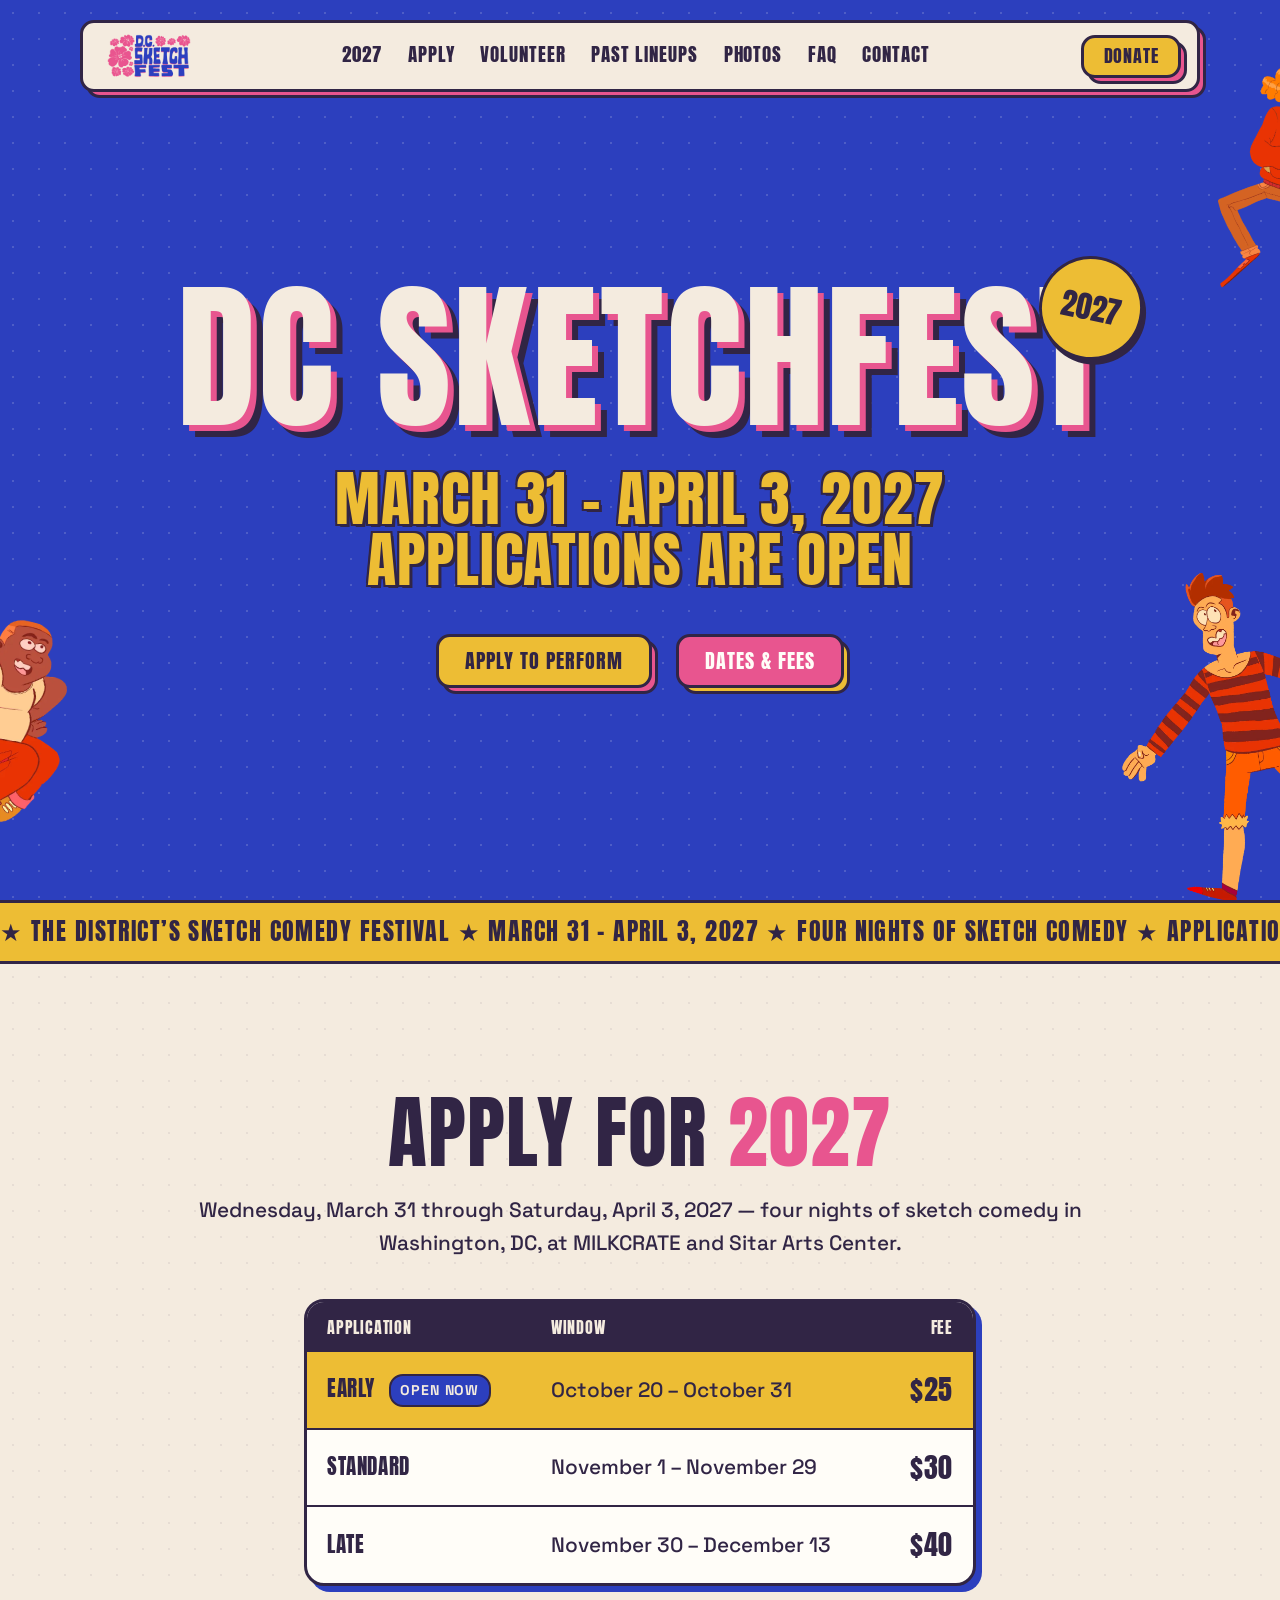
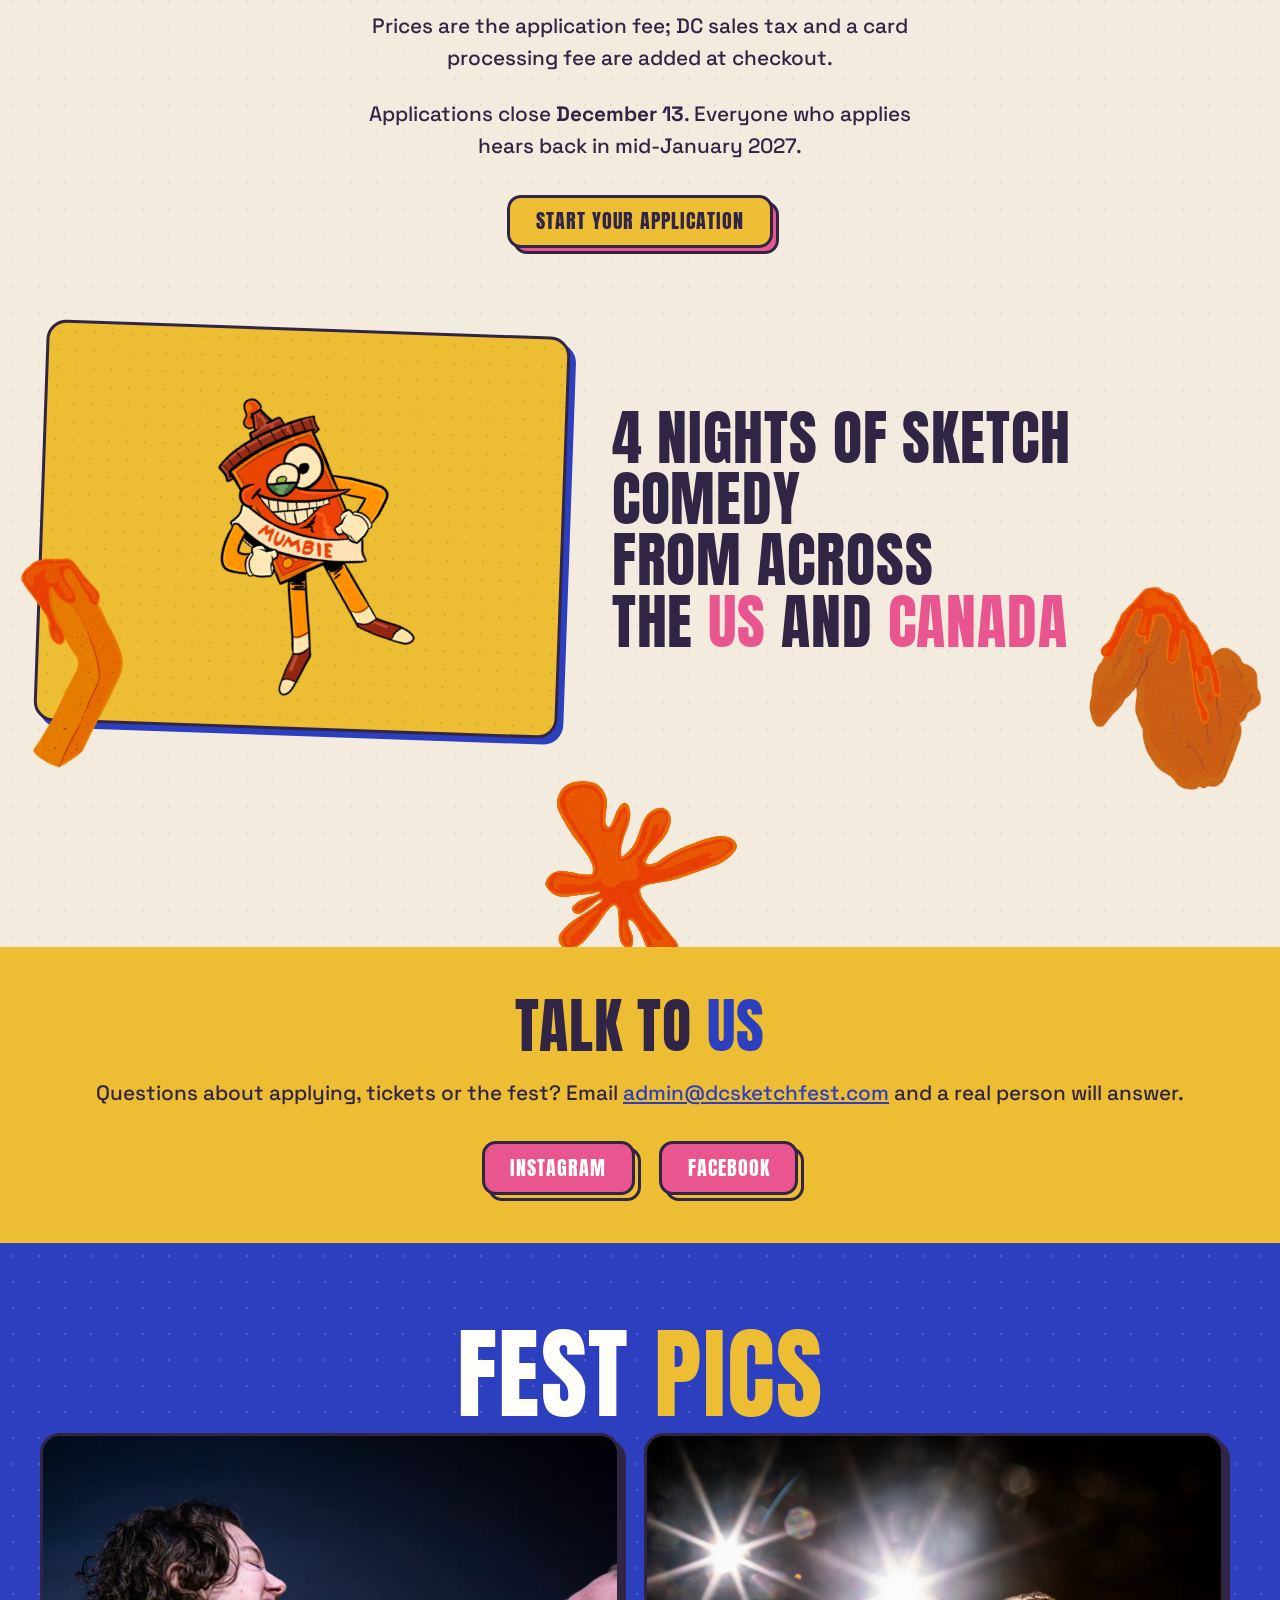
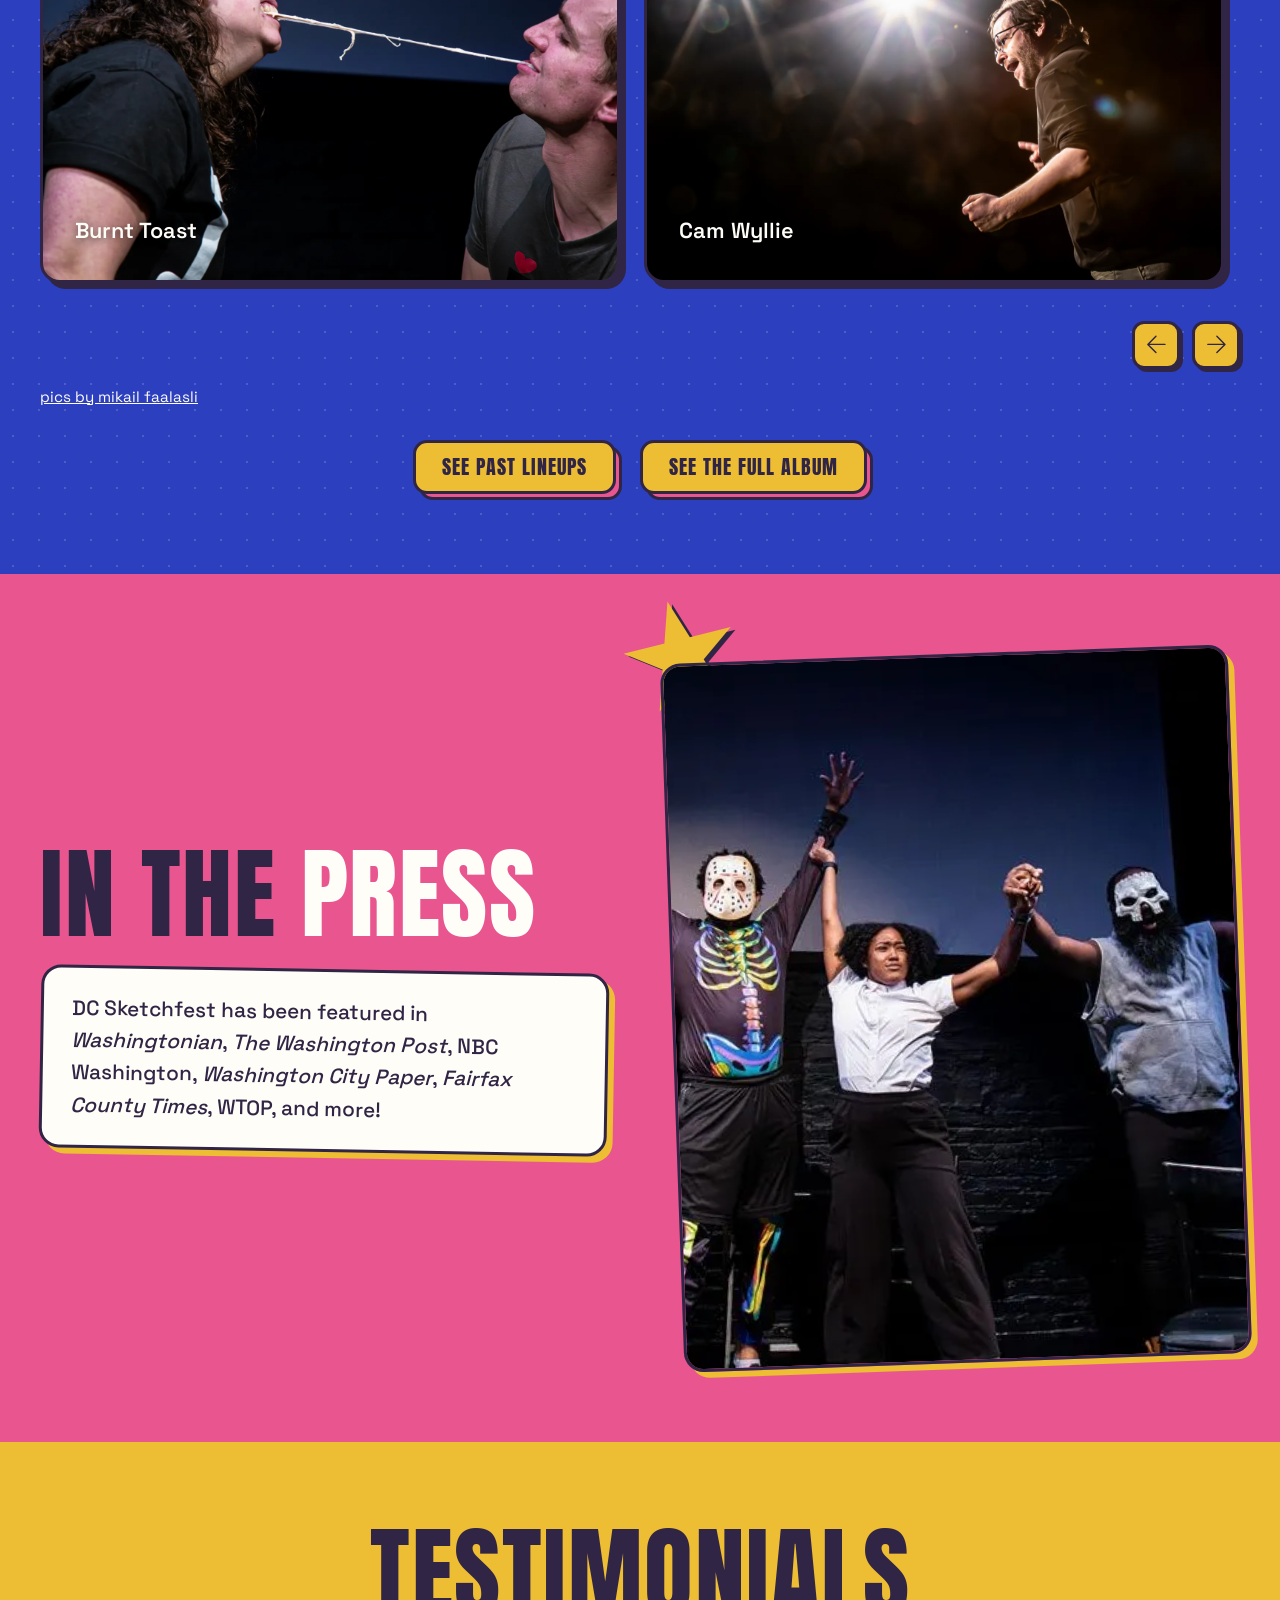
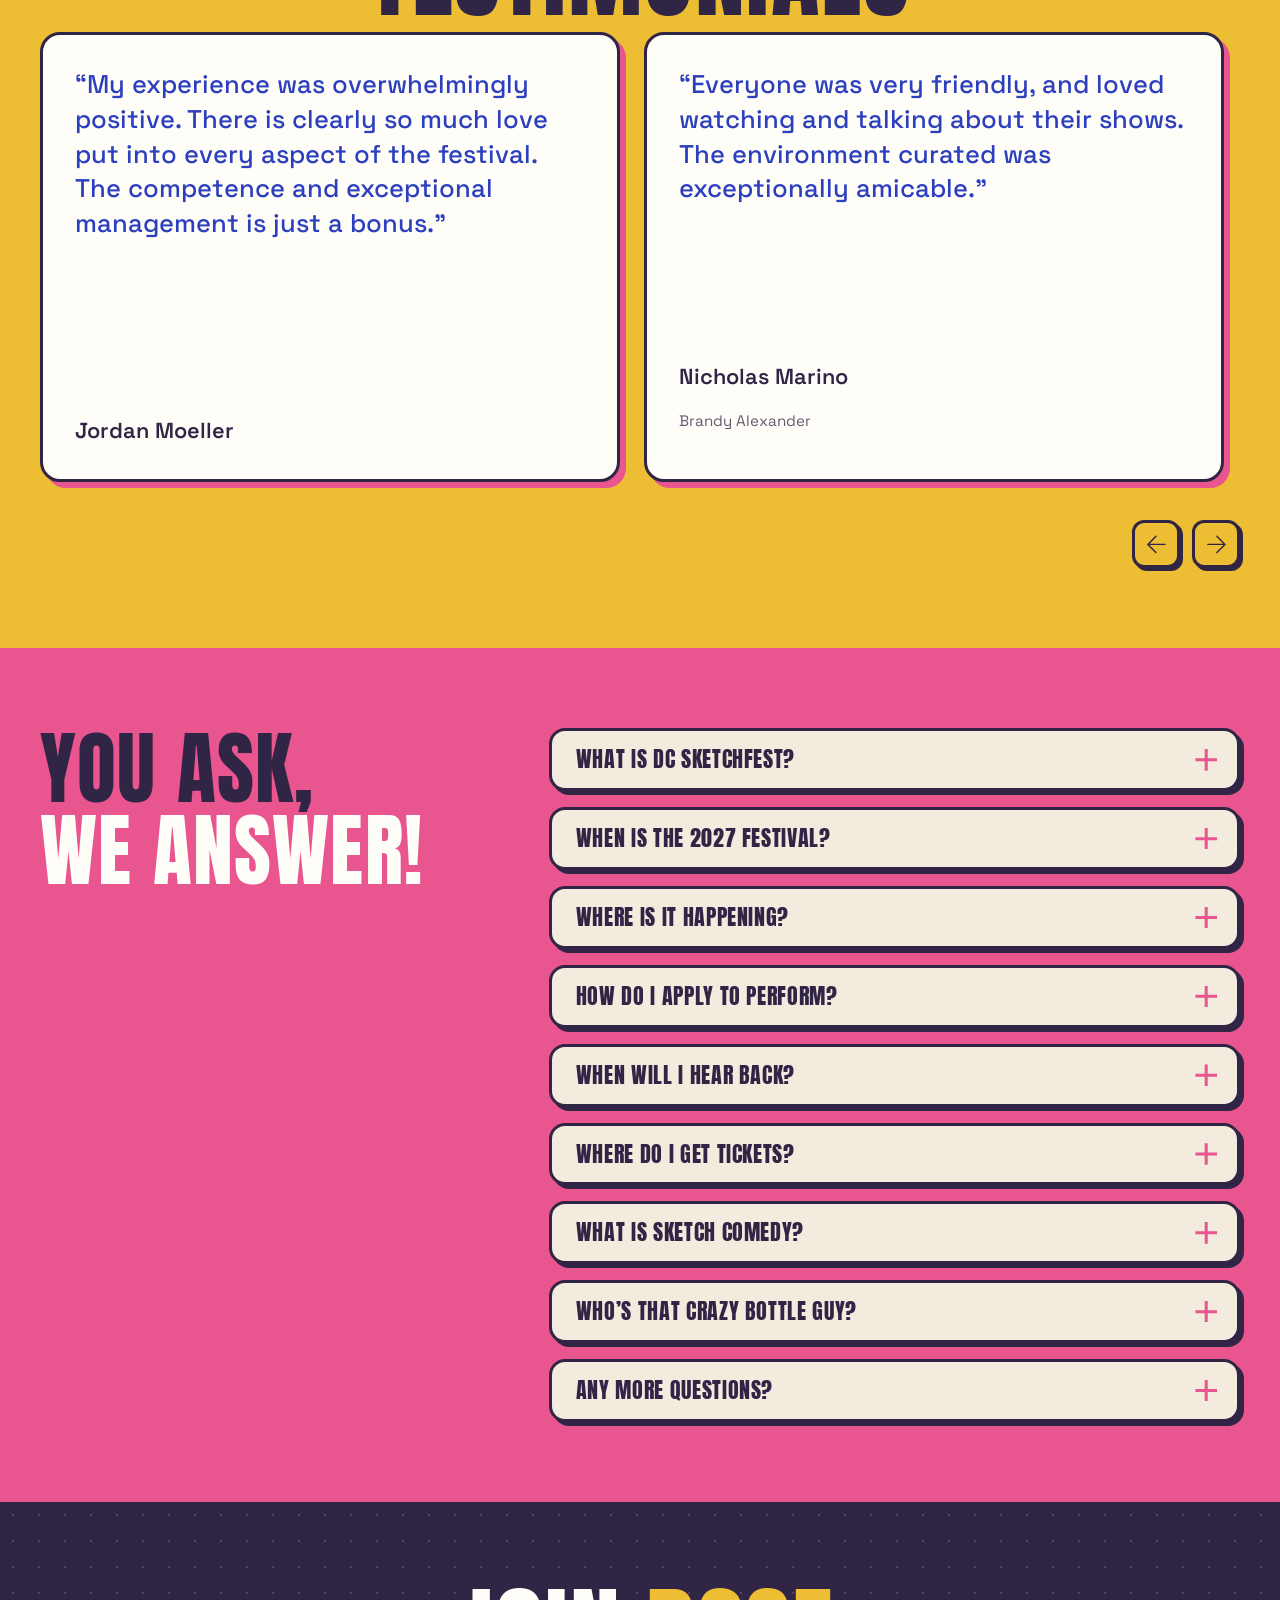
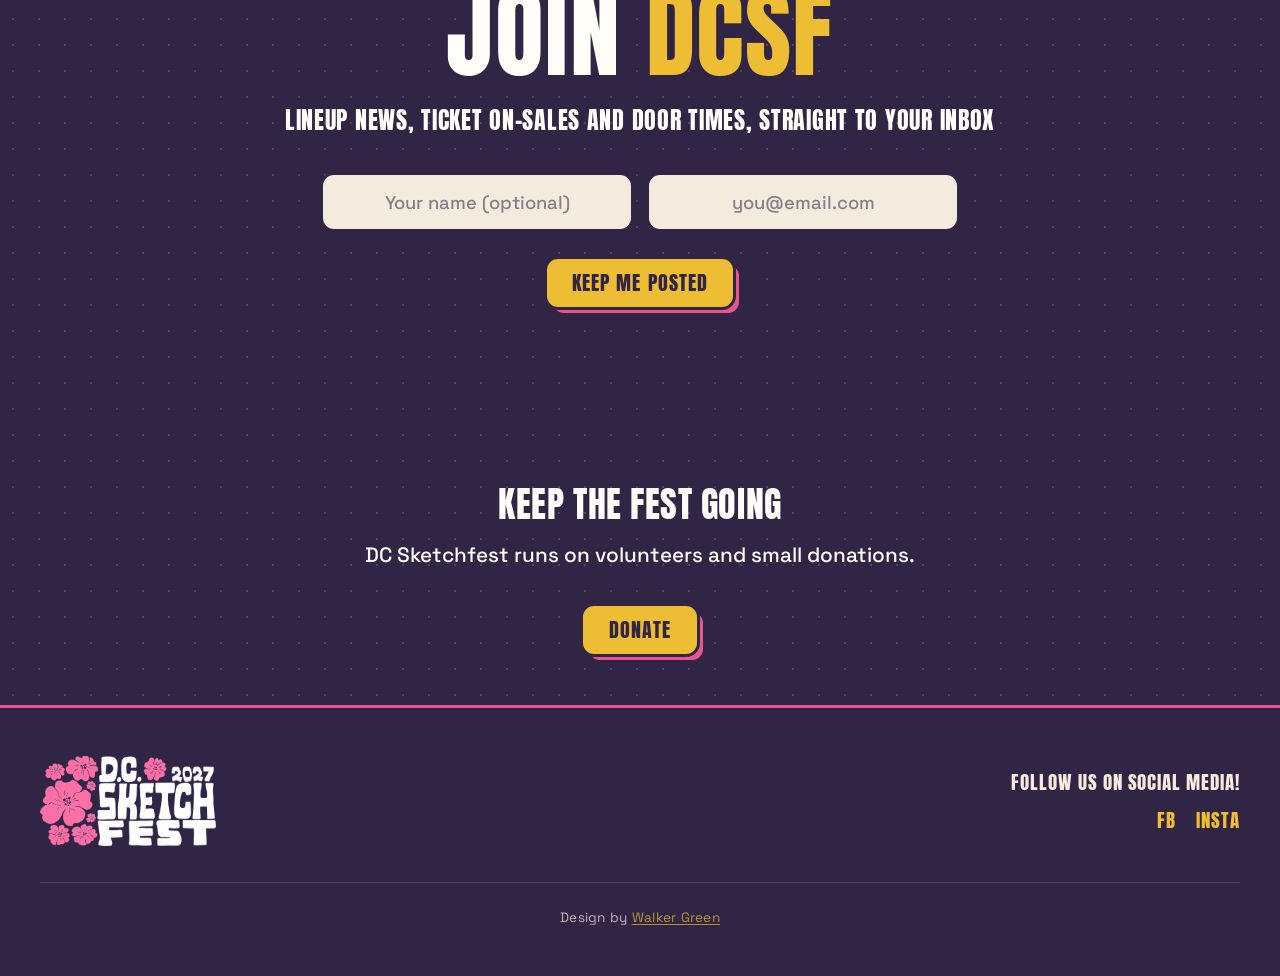
==== commit f8c85970: "Name the 2027 venues: MILKCRATE and Sitar Arts Center MILKCRATE hosts Wednesday 31 March and Thursda" ====
--- a/index.html
+++ b/index.html
@@ -34,8 +34,9 @@
 <link href="https://fonts.googleapis.com/css2?family=Anton&family=Space+Grotesk:wght@400;500;600;700&display=swap" rel="stylesheet">
 <link rel="stylesheet" href="assets/css/style.css">
 
-<!-- No "location": the 2027 venue is unsigned, and a guessed or omitted-but-
-     implied address is worse than none. Add it once the venue is announced. -->
+<!-- Two venues, so "location" is an array. Names only: a guessed address is
+     worse than none, and neither street address is confirmed here yet. Add
+     "address" to each Place once they are. -->
 <script type="application/ld+json">
 {
   "@context": "https://schema.org",
@@ -45,7 +46,11 @@
   "startDate": "2027-03-31",
   "endDate": "2027-04-03",
   "description": "Four nights of sketch comedy in Washington, DC. DC's only sketch comedy festival brings dozens of troupes from across the US and Canada.",
-  "image": "https://dcsketchfest.com/assets/img/brand/og-2027.png"
+  "image": "https://dcsketchfest.com/assets/img/brand/og-2027.png",
+  "location": [
+    { "@type": "Place", "name": "MILKCRATE", "address": { "@type": "PostalAddress", "addressLocality": "Washington", "addressRegion": "DC", "addressCountry": "US" } },
+    { "@type": "Place", "name": "Sitar Arts Center", "address": { "@type": "PostalAddress", "addressLocality": "Washington", "addressRegion": "DC", "addressCountry": "US" } }
+  ]
 }
 </script>
 </head>
@@ -124,7 +129,7 @@
     <div class="container--md container">
       <h2 class="h-lg text-center reveal">Apply for <span class="text-teal">2027</span></h2>
 
-      <p class="body-copy text-center">Wednesday, March 31 through Saturday, April 3, 2027 &mdash; four nights of sketch comedy in Washington, DC. Venue to be announced.</p>
+      <p class="body-copy text-center">Wednesday, March 31 through Saturday, April 3, 2027 &mdash; four nights of sketch comedy in Washington, DC, at MILKCRATE and Sitar Arts Center.</p>
 
       <!-- A table, not cards: the three windows differ only by date and price,
            so the comparison is the whole point. The "Open now" flag is hand
@@ -387,7 +392,7 @@
 
           <details class="faq-item">
             <summary>Where is it happening?</summary>
-            <div class="faq-answer">The 2027 venue hasn't been announced yet. It will be in Washington, DC, as every festival has been. <a href="#newsletter-section">Join the mailing list</a> and we'll send it out as soon as it's signed.</div>
+            <div class="faq-answer">Two venues, both in Washington, DC. <strong>MILKCRATE</strong> hosts Wednesday, March 31 and Thursday, April 1. <strong>Sitar Arts Center</strong> hosts Friday, April 2 and Saturday, April 3. <a href="#newsletter-section">Join the mailing list</a> for addresses, door times and ticket on-sales.</div>
           </details>
 
           <details class="faq-item">
@@ -430,7 +435,7 @@
   <div class="pad pad-md">
     <div class="container--md container text-center reveal">
       <h2 class="h-xl text-white">Join <span class="text-yellow">DCSF</span></h2>
-      <h3 class="h-xs text-white" style="margin-top:1.5rem">Lineup news, ticket on-sales and the 2027 venue, straight to your inbox</h3>
+      <h3 class="h-xs text-white" style="margin-top:1.5rem">Lineup news, ticket on-sales and door times, straight to your inbox</h3>
 
       <!-- Signup posts to a Google Apps Script web app that appends a row to a
            Sheet. Paste the deployment URL into data-endpoint — see README
--- a/assets/css/style.css
+++ b/assets/css/style.css
@@ -1033,7 +1033,10 @@
 
 /* -------------------------------------------------------------- venue --- */
 
-/* Stands in for the address and map while the 2027 venue is unsigned. */
+/* Unused since the 2027 rebuild dropped the venue panel from the homepage.
+   Kept because the venues (MILKCRATE and Sitar Arts Center) still have no
+   published addresses here, and this is the styling a panel would want the
+   day they do. Delete it if that panel never comes back. */
 .venue-tba {
   max-width: 42rem;
   margin: 2.5rem auto 0;
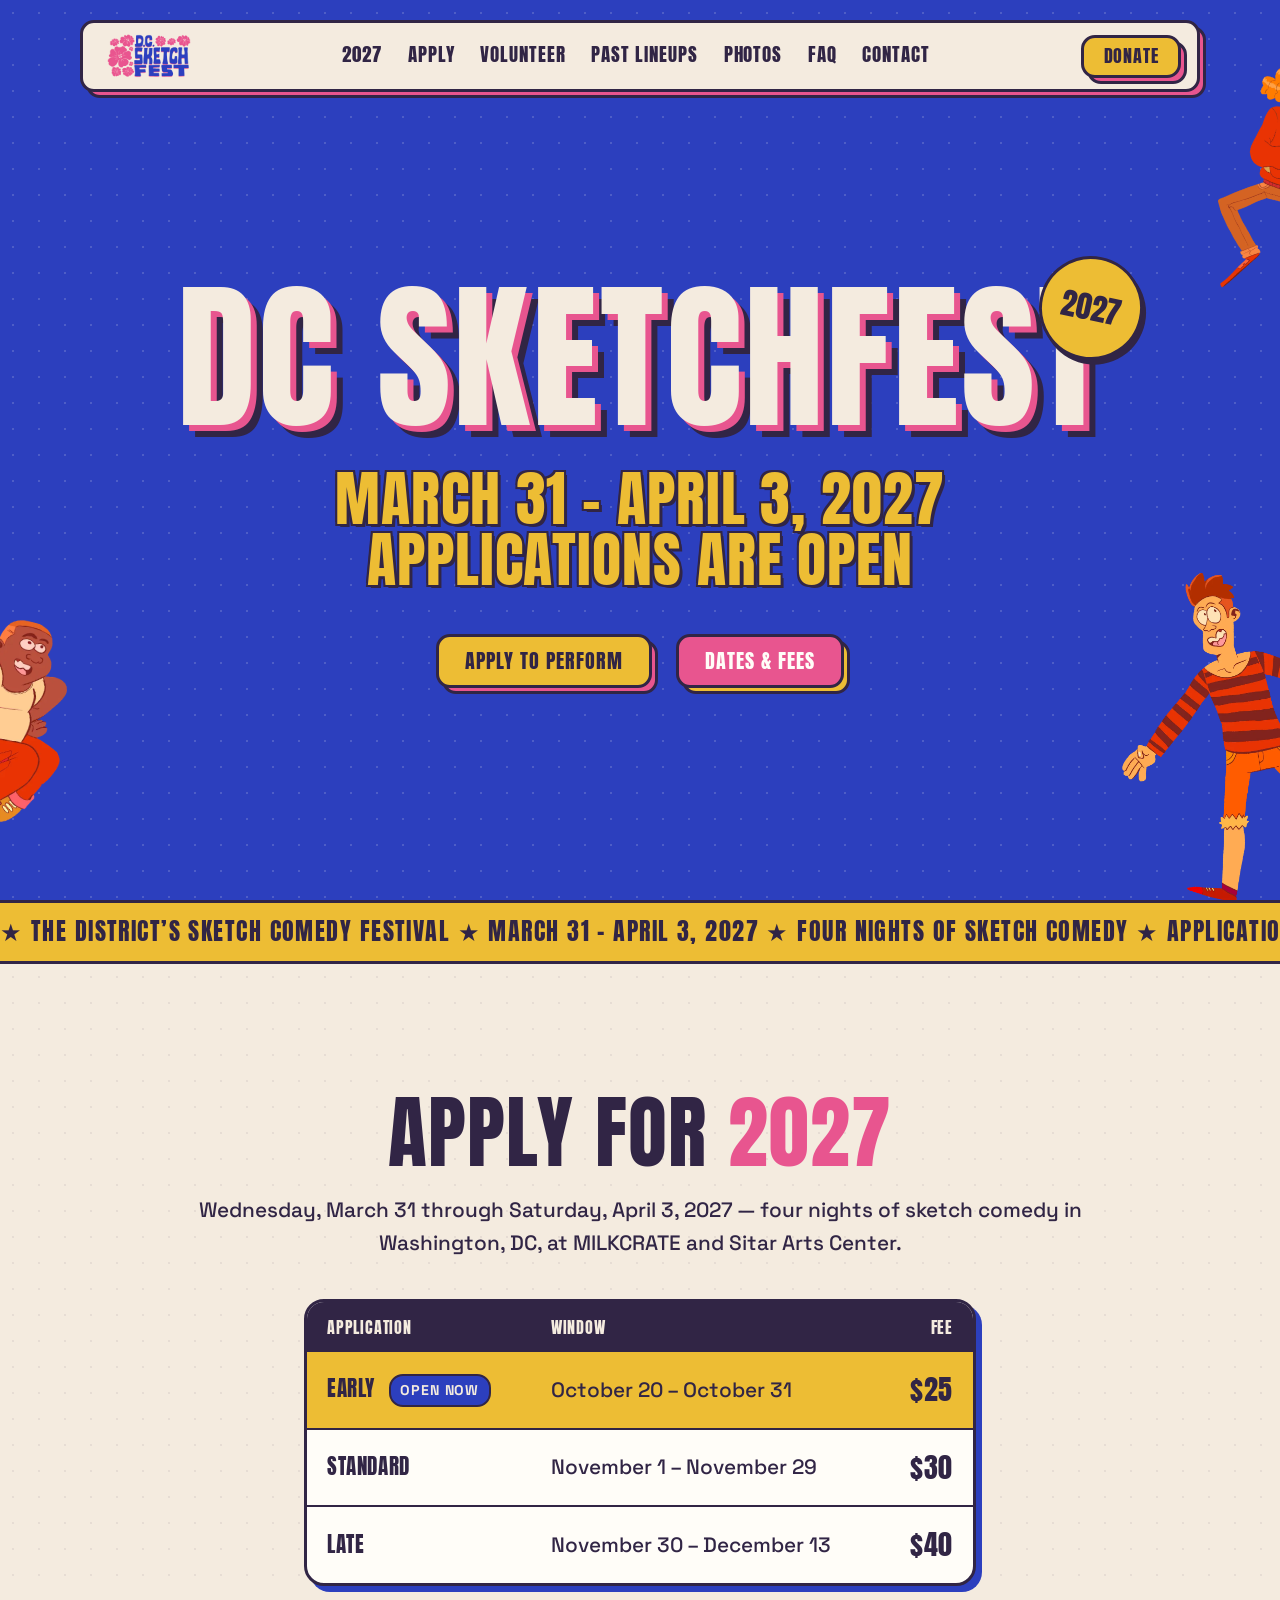
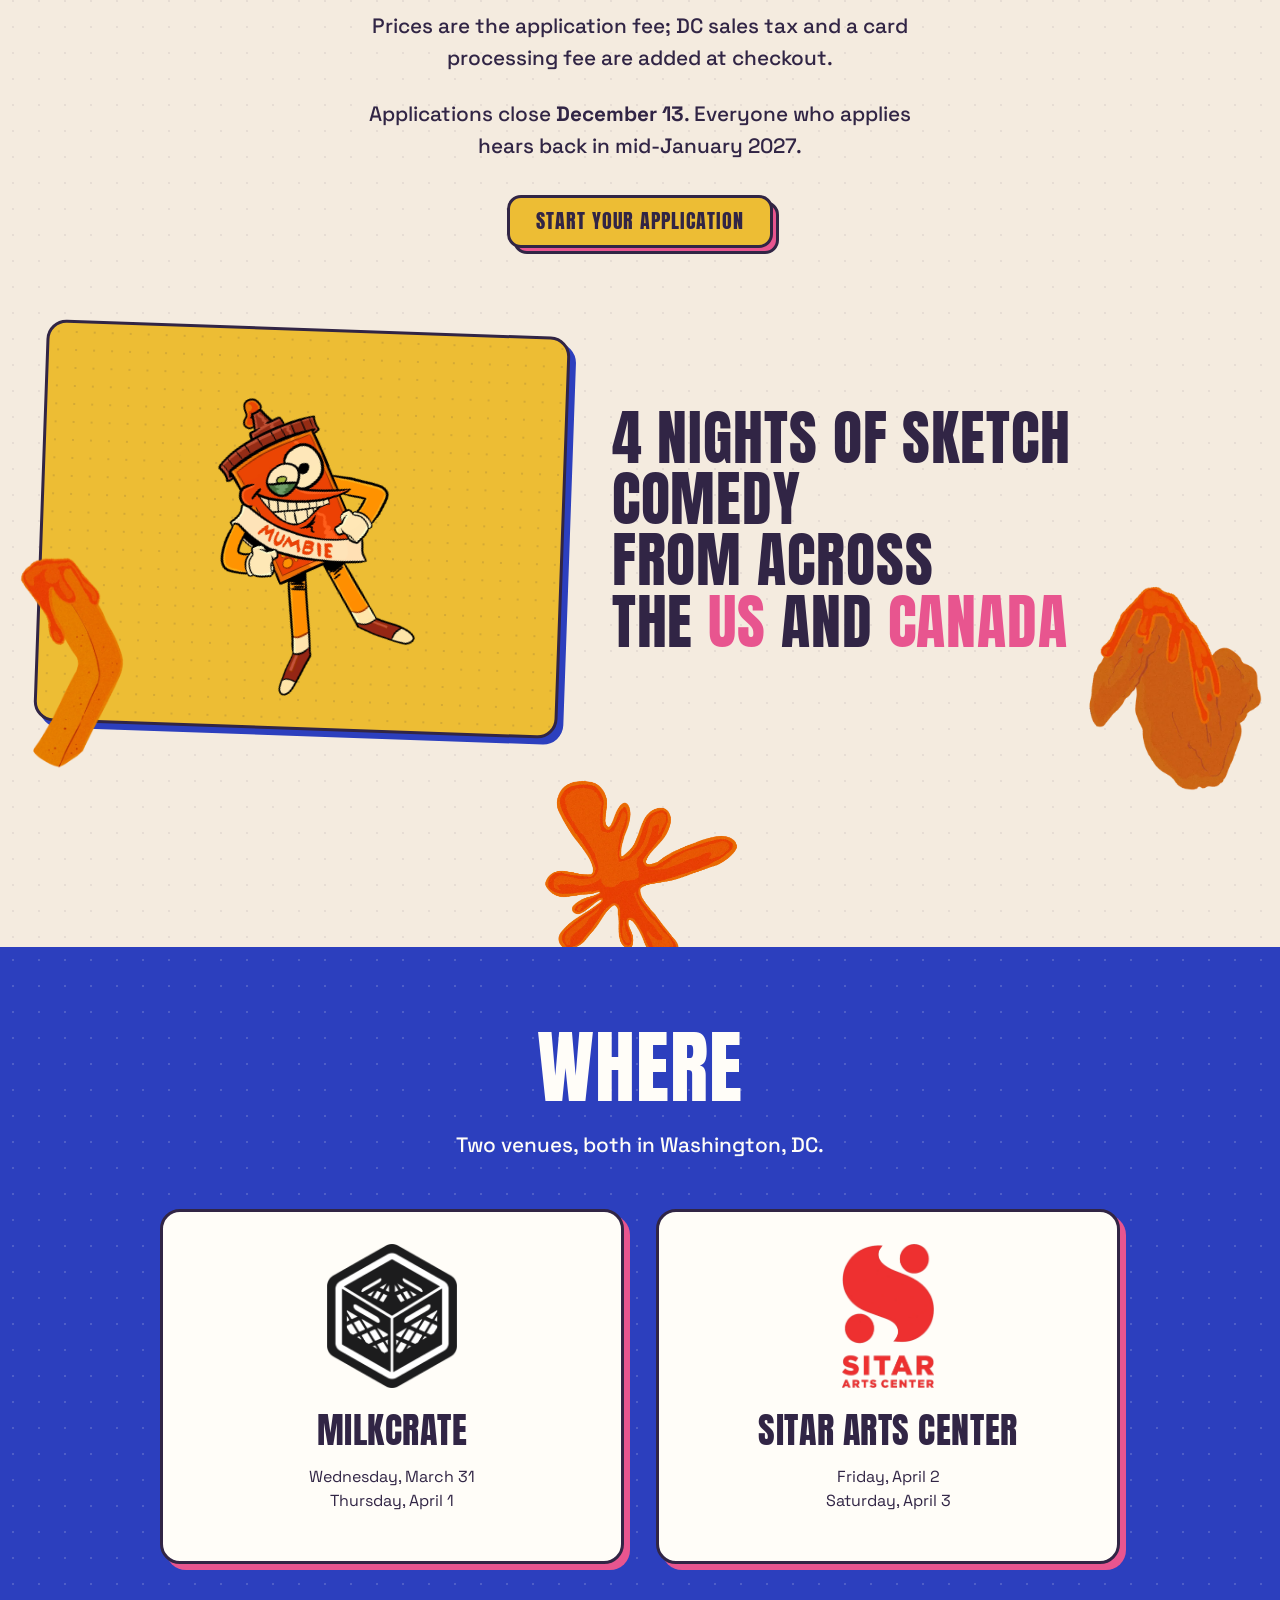
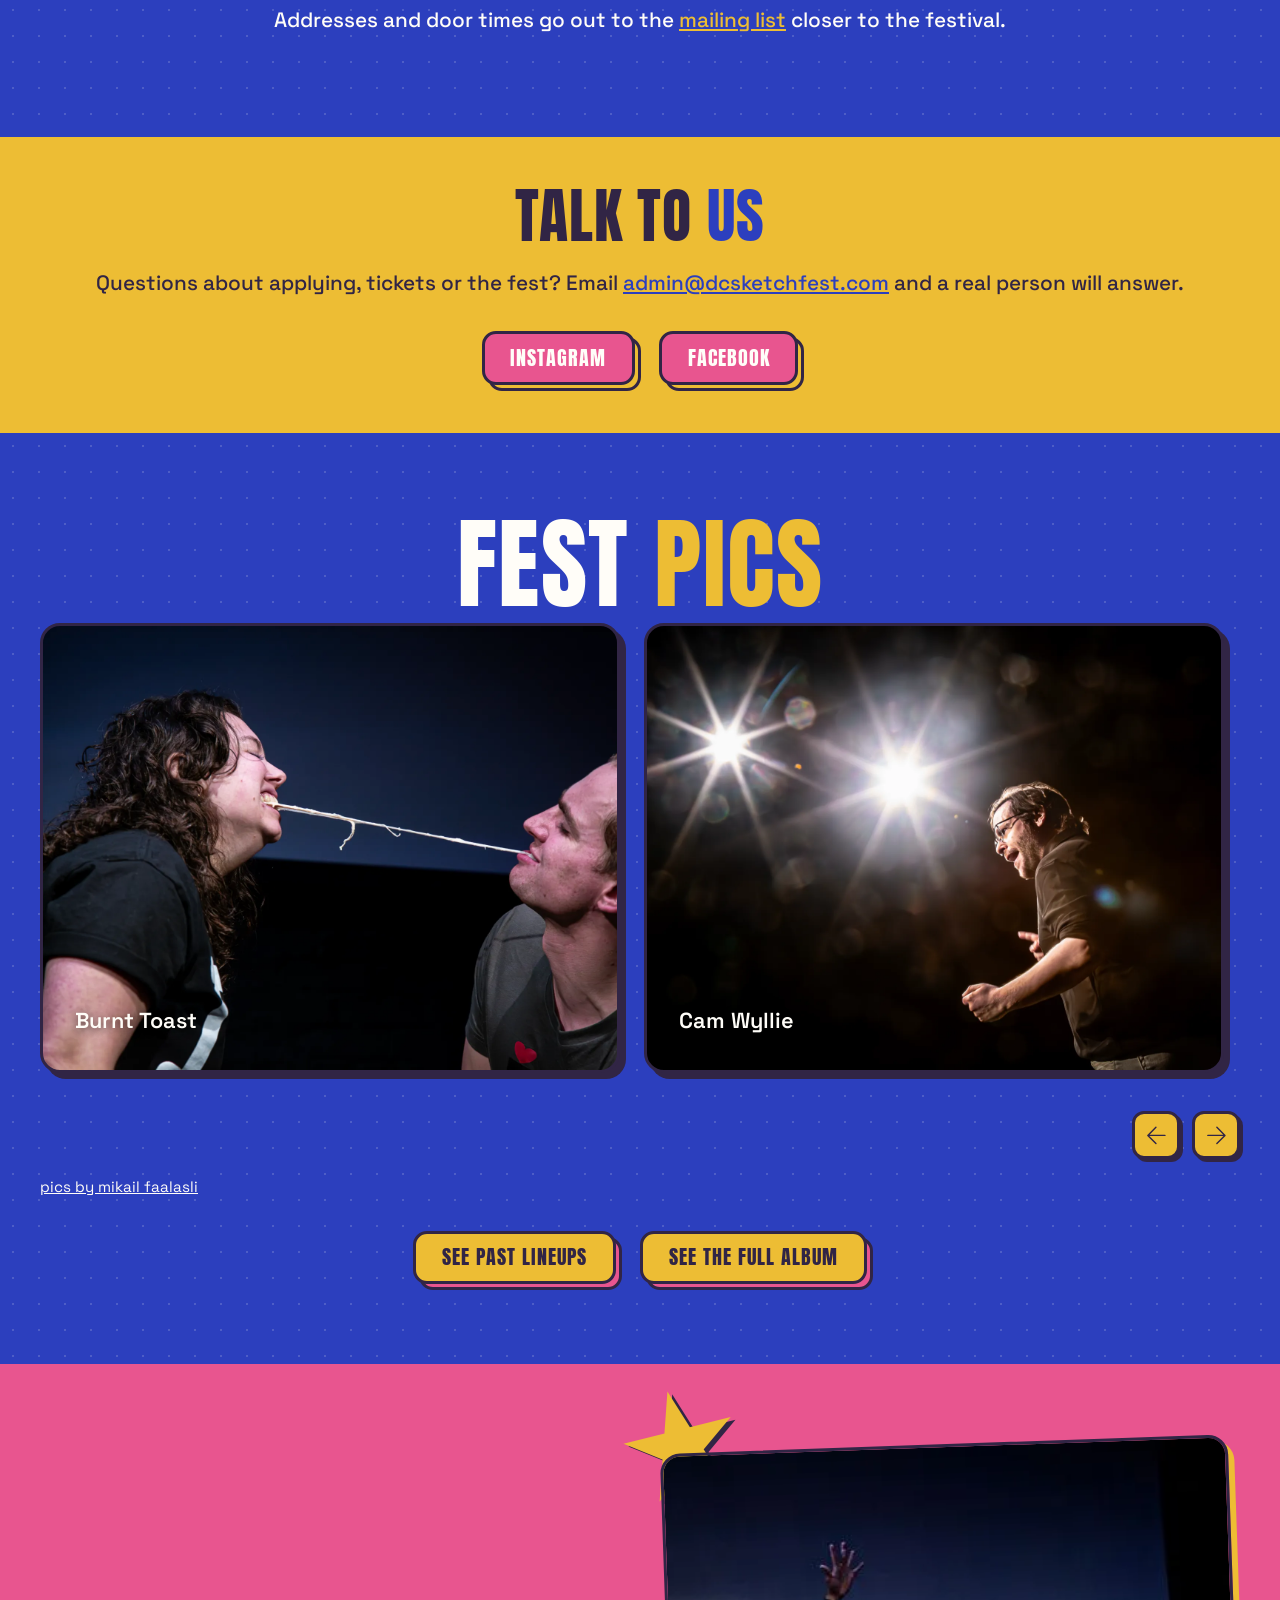
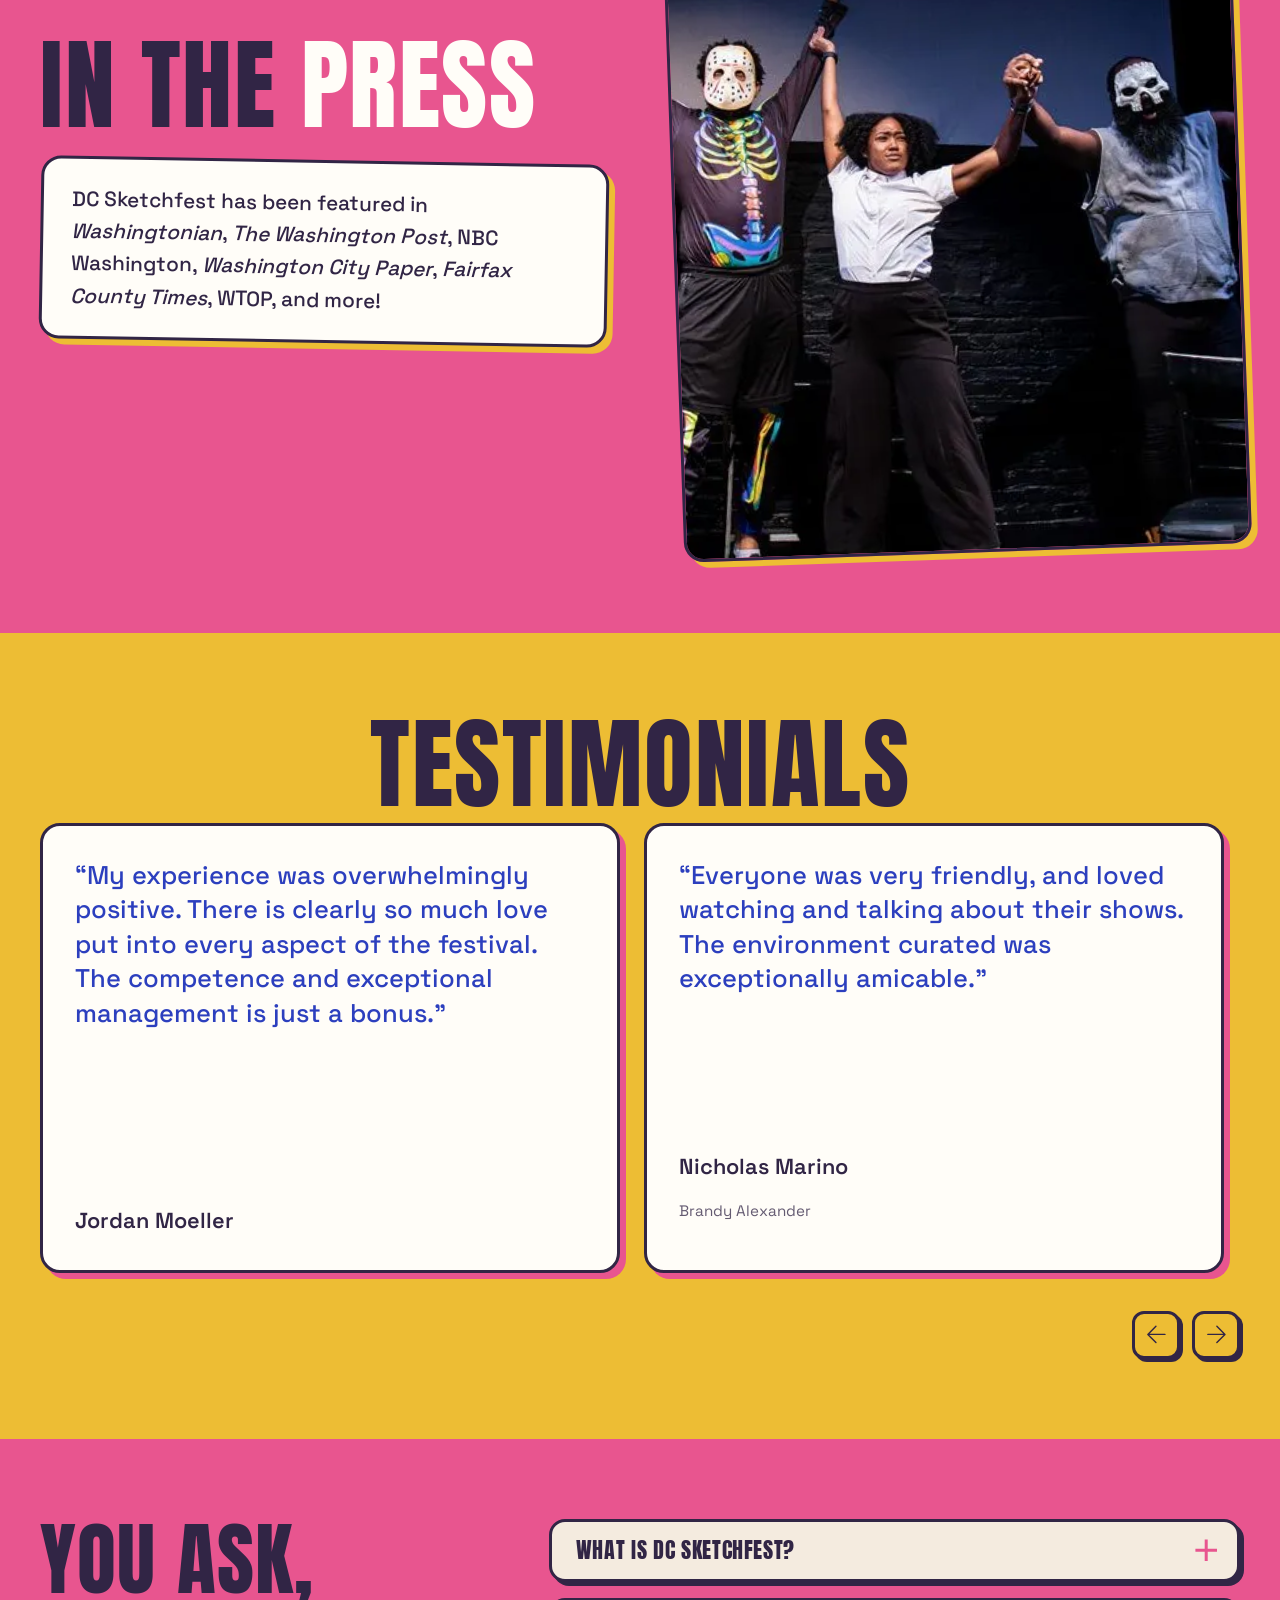
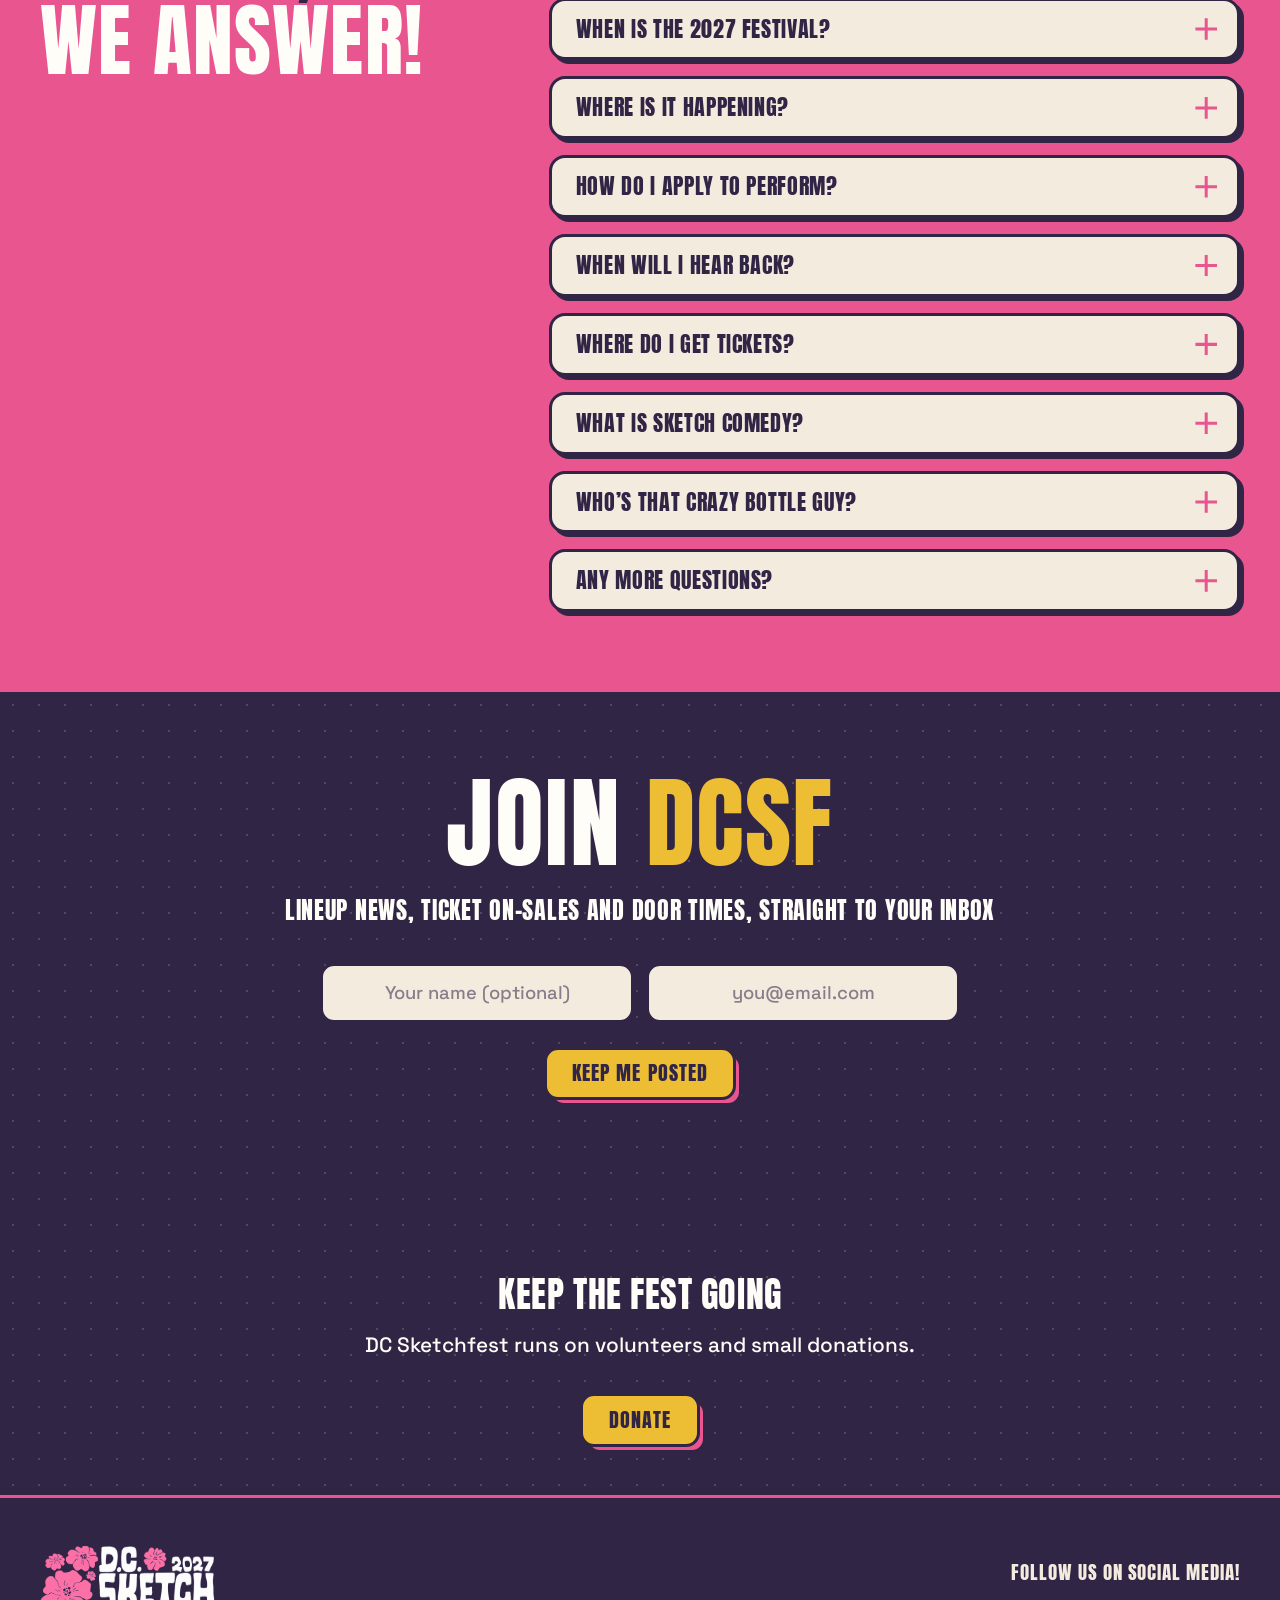
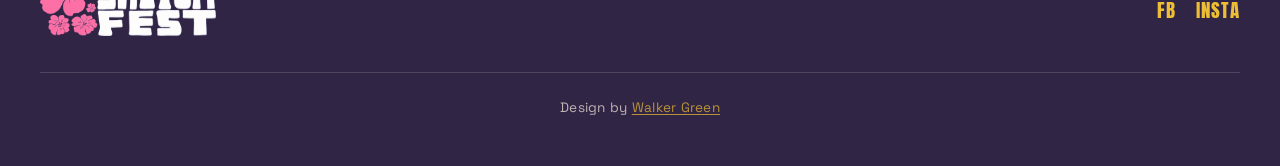
==== commit 93f8d270: "A venue section, with both logos The 2027 rebuild had removed the where-section entirely and left on" ====
--- a/index.html
+++ b/index.html
@@ -212,6 +212,43 @@
   </div>
 </section>
 
+<!-- =========================================================== venues === -->
+<!-- Both logos sit on their own paper card rather than straight on the blue:
+     Sitar's mark is red and MILKCRATE's is black, and neither is legible on a
+     saturated background. The card also gives two marks of very different
+     proportions (one tall, one square) a shared frame, which is what stops the
+     pair looking lopsided. -->
+<section id="venue-section" class="section section--teal">
+  <div class="pad pad-md">
+    <div class="container container--md">
+      <h2 class="h-lg text-center text-white reveal">Where</h2>
+      <p class="body-copy text-center text-white">Two venues, both in Washington, DC.</p>
+
+      <ul class="venue-grid">
+        <li class="venue-card reveal">
+          <div class="venue-logo-wrap">
+            <img class="venue-logo" src="/assets/img/venues/milkcrate.png"
+                 alt="MILKCRATE" width="545" height="600" loading="lazy">
+          </div>
+          <h3 class="h-sm">MILKCRATE</h3>
+          <p class="venue-nights">Wednesday, March&nbsp;31<br>Thursday, April&nbsp;1</p>
+        </li>
+        <li class="venue-card reveal">
+          <div class="venue-logo-wrap">
+            <img class="venue-logo" src="/assets/img/venues/sitar-arts-center.png"
+                 alt="Sitar Arts Center" width="387" height="600" loading="lazy">
+          </div>
+          <h3 class="h-sm">Sitar Arts Center</h3>
+          <p class="venue-nights">Friday, April&nbsp;2<br>Saturday, April&nbsp;3</p>
+        </li>
+      </ul>
+
+      <p class="body-copy text-center text-white venue-note">Addresses and door times go out to the
+        <a class="link" href="#newsletter-section">mailing list</a> closer to the festival.</p>
+    </div>
+  </div>
+</section>
+
 <!-- ========================================================== contact === -->
 <section id="contact-section" class="section section--yellow">
   <div class="pad pad-sm">
--- a/assets/css/style.css
+++ b/assets/css/style.css
@@ -1031,6 +1031,65 @@
   .press-copy .body-copy { padding: 1.25rem; }
 }
 
+/* ------------------------------------------------------------- venues --- */
+
+/* Two cards, side by side on a desktop and stacked on a phone. Equal-height
+   rows rather than auto, so the two names and night pairs line up with each
+   other instead of floating at whatever height their logo leaves them. */
+.venue-grid {
+  list-style: none;
+  margin: 3rem auto 0;
+  padding: 0;
+  display: grid;
+  grid-template-columns: repeat(2, minmax(0, 1fr));
+  gap: 2rem;
+}
+
+.venue-card {
+  border: var(--border);
+  border-radius: var(--radius-card);
+  background: var(--white);
+  /* Pink, not blue: this section IS blue, and a blue shadow on it is a shadow
+     nobody can see. */
+  box-shadow: var(--shadow-offset) var(--shadow-offset) 0 var(--pink);
+  padding: 2rem 1.5rem;
+  text-align: center;
+}
+
+/* A fixed box for the mark. The two logos are nothing like the same shape --
+   Sitar's is tall, MILKCRATE's is square -- so sizing either by width or by
+   height alone makes one dwarf the other. A common box with object-fit lets
+   each fill what it can of the same area and keeps the pair balanced. */
+.venue-logo-wrap {
+  height: 9rem;
+  display: flex;
+  align-items: center;
+  justify-content: center;
+}
+
+.venue-logo {
+  max-height: 100%;
+  max-width: 70%;
+  width: auto;
+  height: auto;
+  object-fit: contain;
+}
+
+.venue-card h3 { margin: 1.5rem 0 .5rem; }
+
+.venue-nights {
+  font-family: var(--font-body);
+  line-height: 1.5;
+  color: var(--ink);
+}
+
+.venue-note { margin-top: 2.5rem; }
+
+@media (max-width: 767px) {
+  .venue-grid { grid-template-columns: 1fr; gap: 1.5rem; }
+  .venue-logo-wrap { height: 7.5rem; }
+}
+
 /* -------------------------------------------------------------- venue --- */
 
 /* Unused since the 2027 rebuild dropped the venue panel from the homepage.
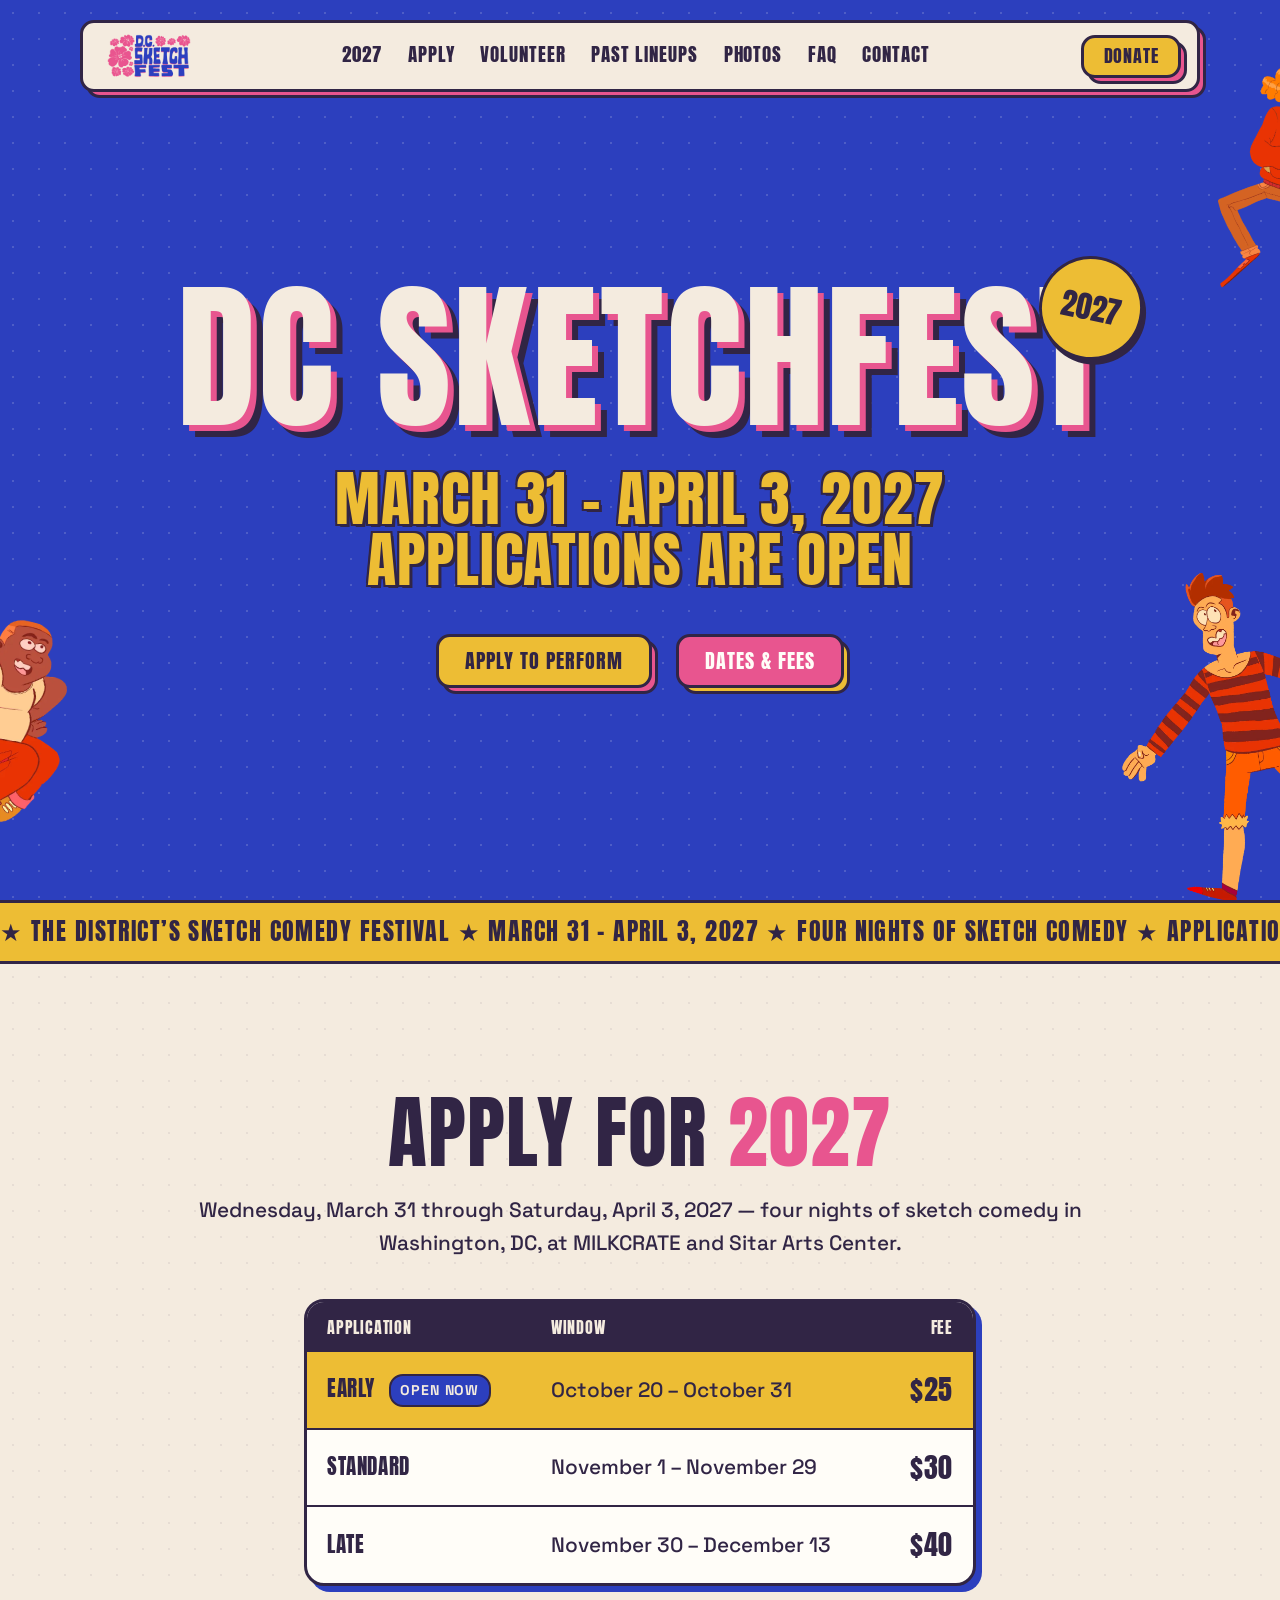
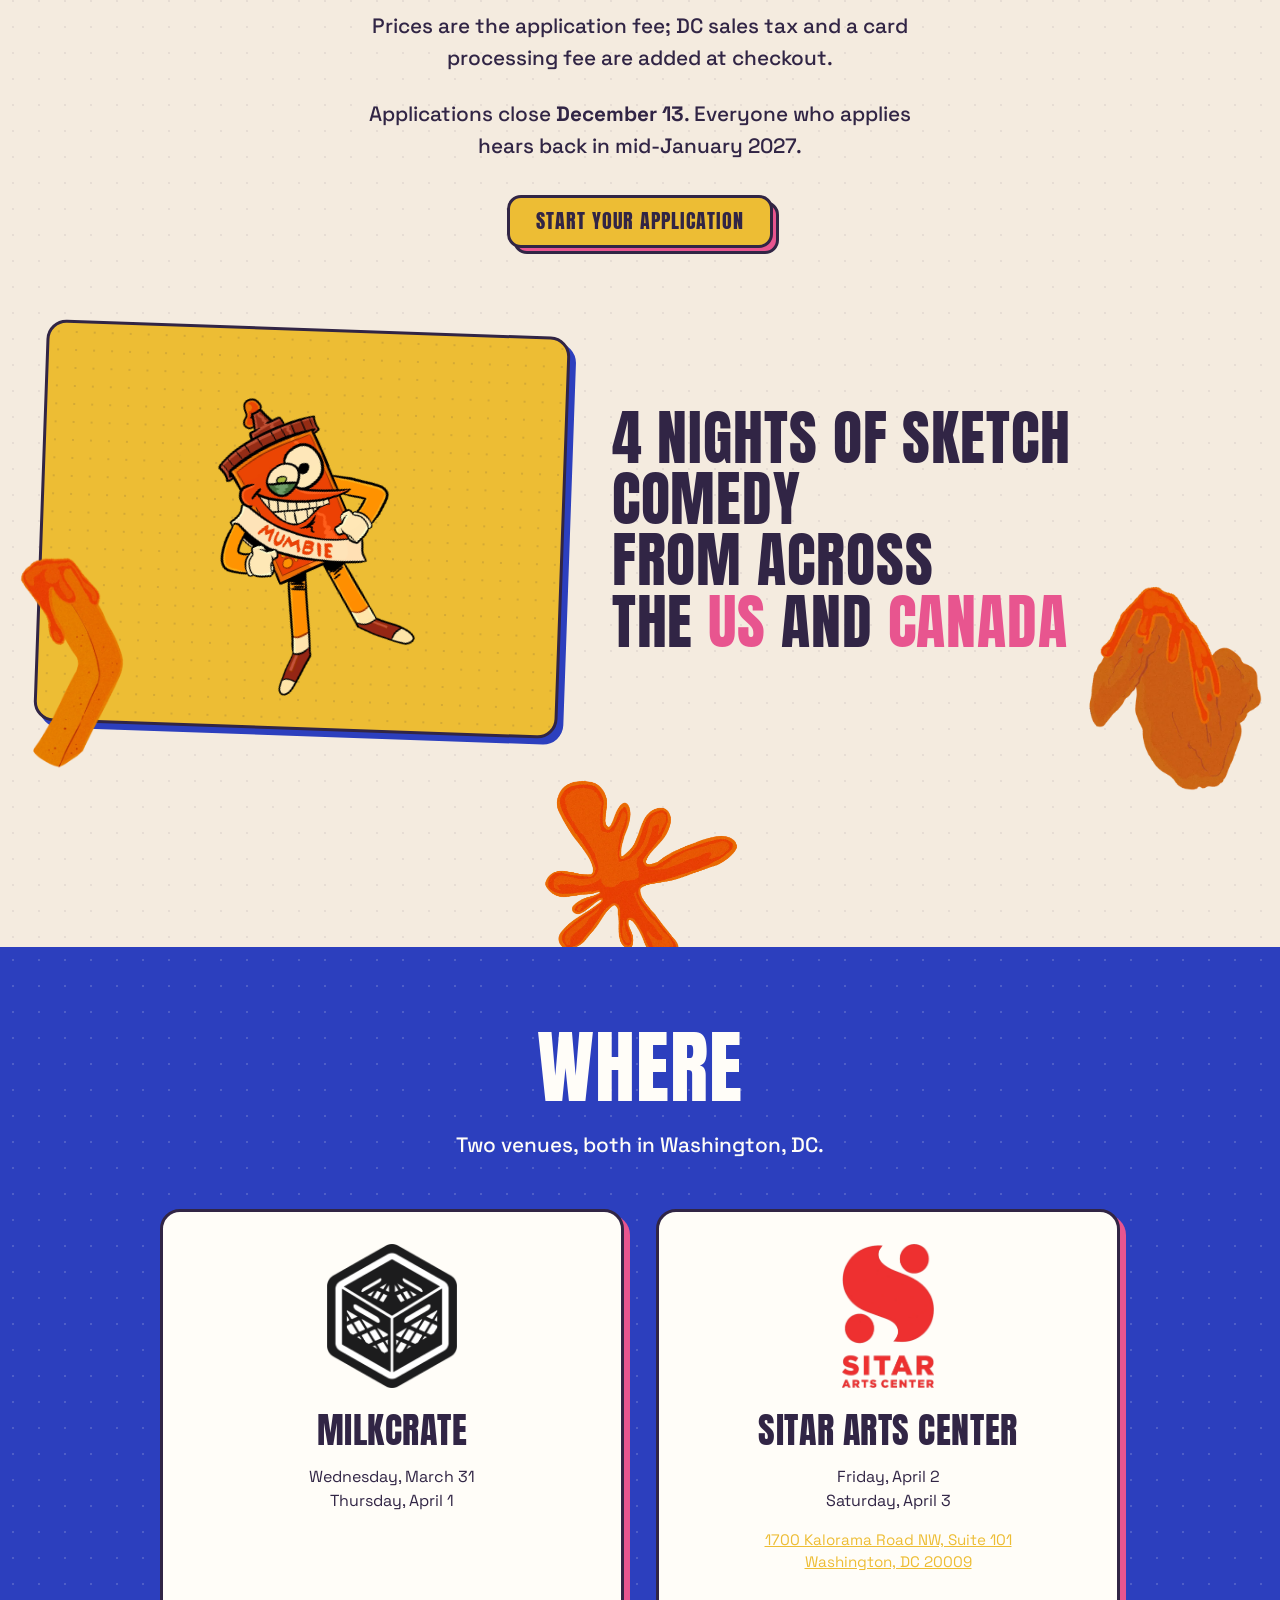
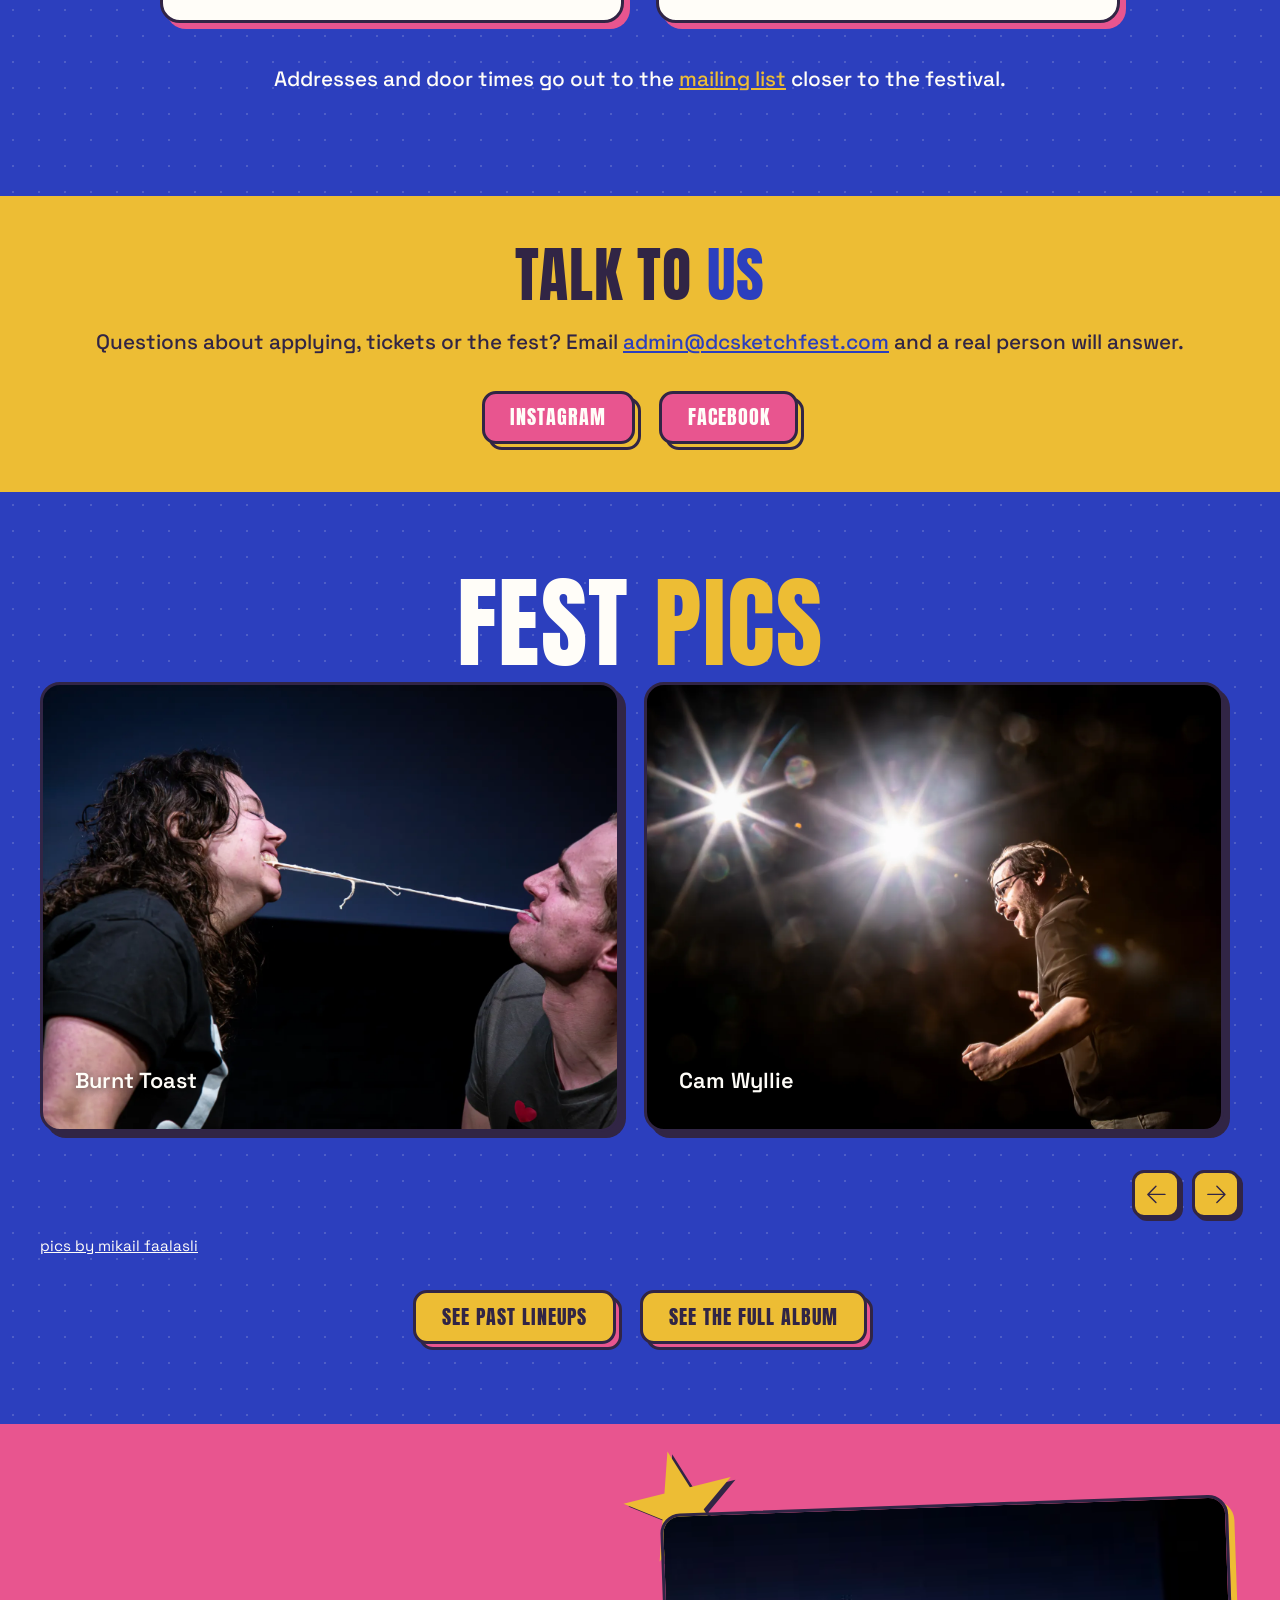
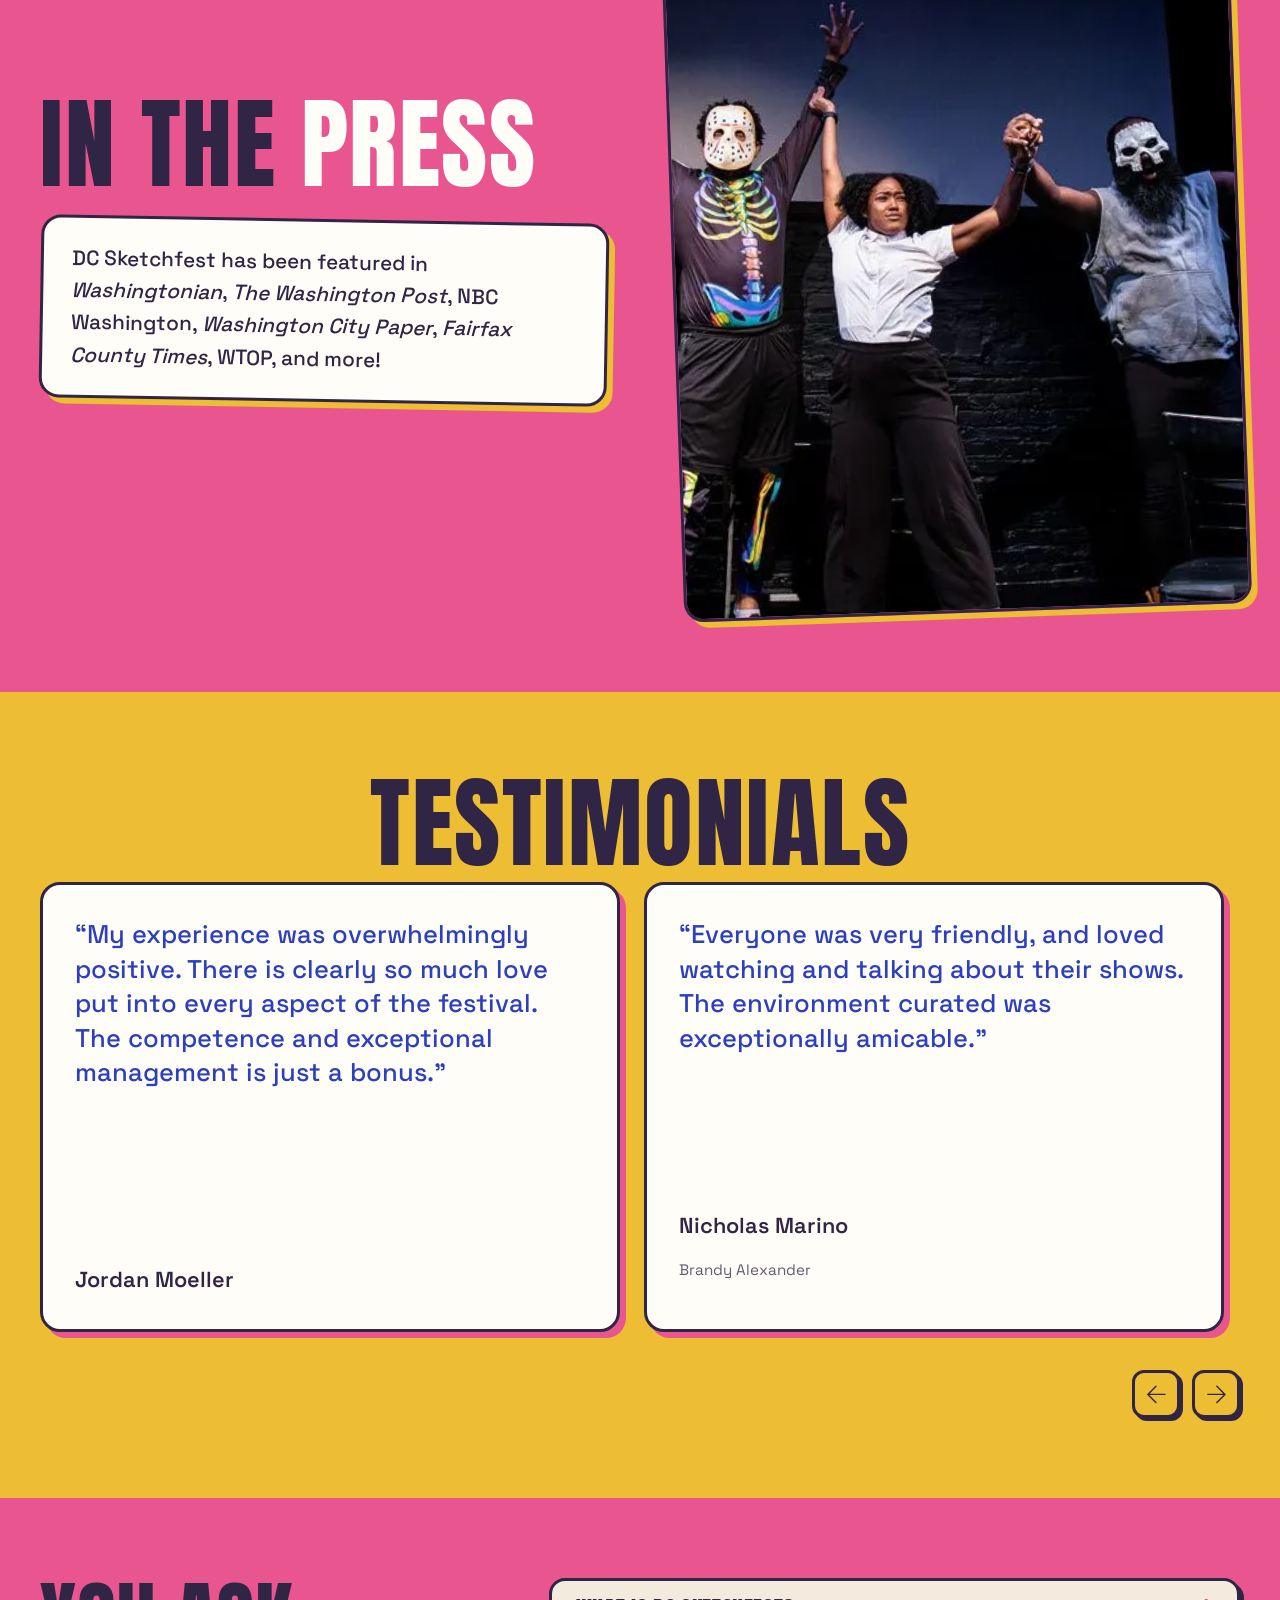
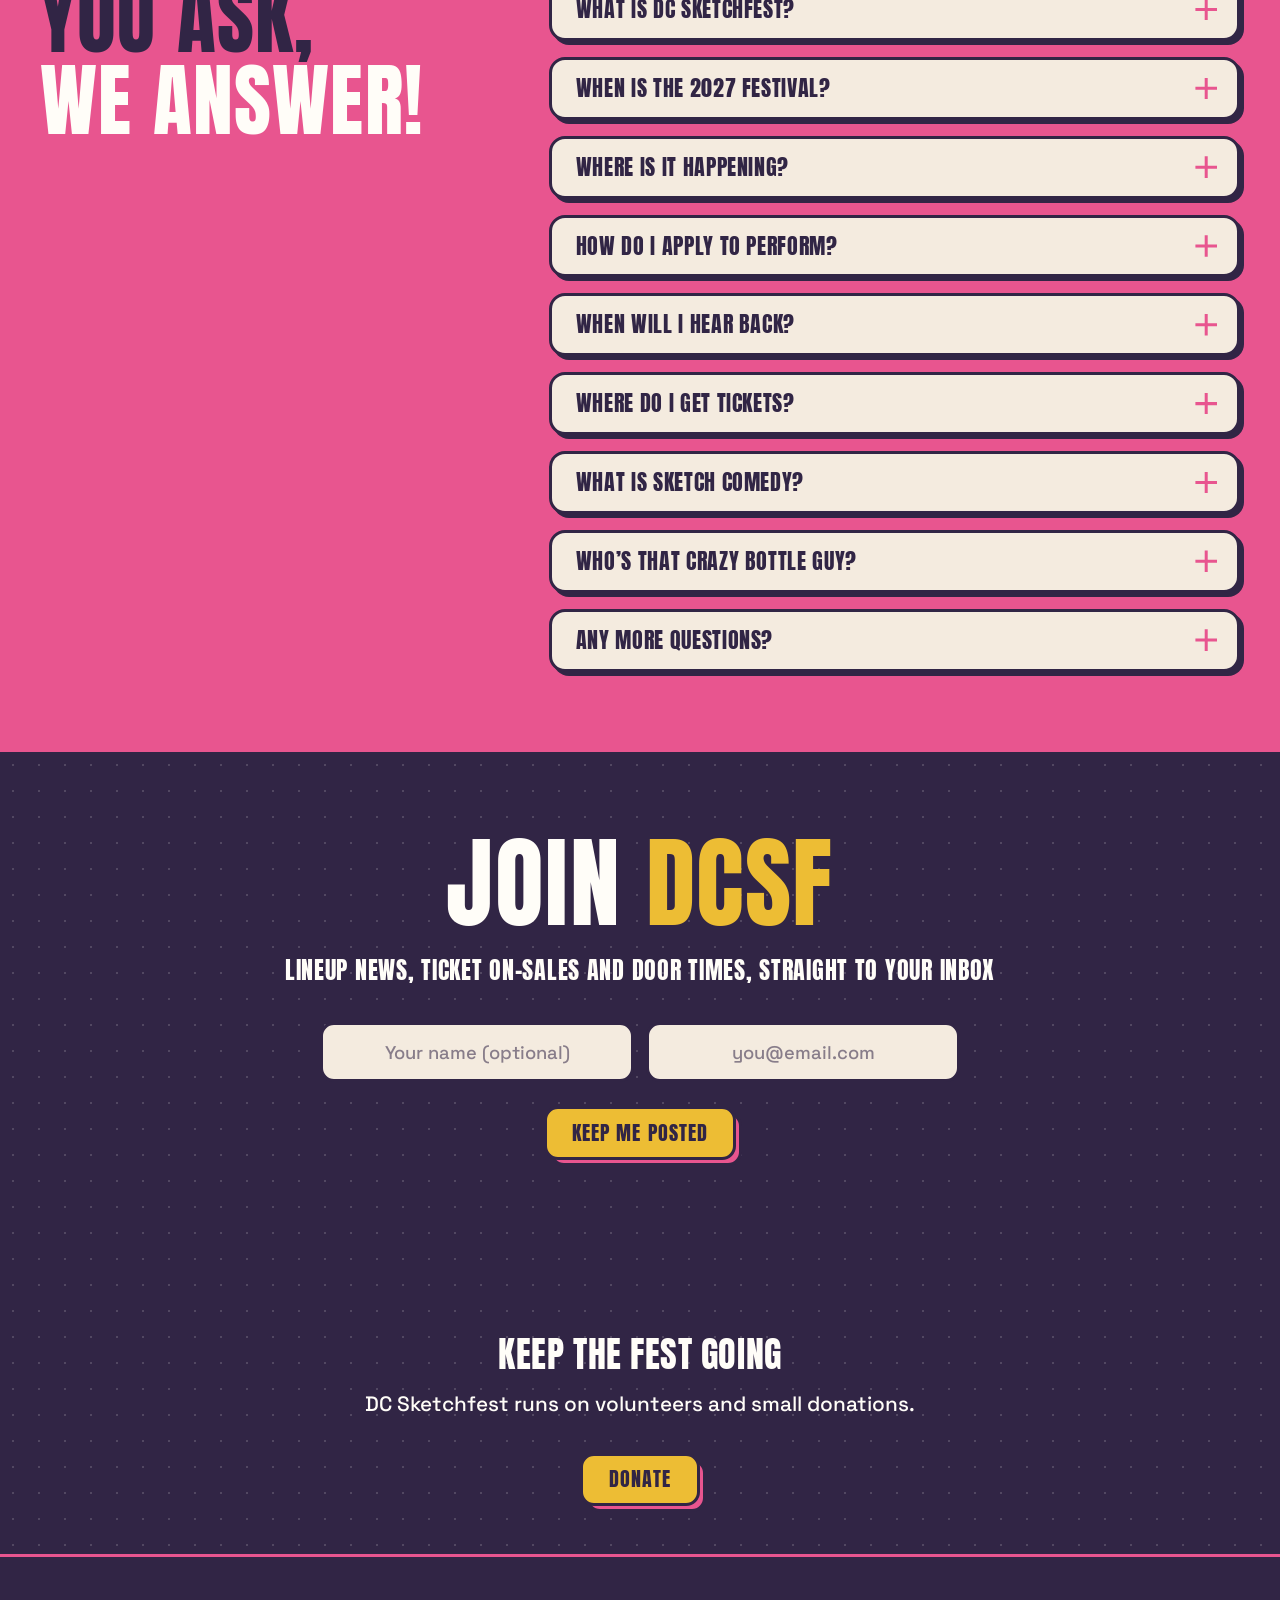
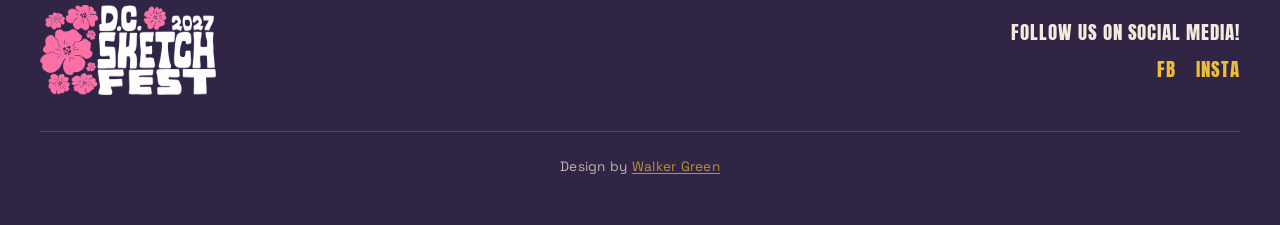
==== commit e9ce2eb8: "Sitar's address on the venue card and in the structured data 1700 Kalorama Road NW, Suite 101, Washi" ====
--- a/index.html
+++ b/index.html
@@ -49,7 +49,7 @@
   "image": "https://dcsketchfest.com/assets/img/brand/og-2027.png",
   "location": [
     { "@type": "Place", "name": "MILKCRATE", "address": { "@type": "PostalAddress", "addressLocality": "Washington", "addressRegion": "DC", "addressCountry": "US" } },
-    { "@type": "Place", "name": "Sitar Arts Center", "address": { "@type": "PostalAddress", "addressLocality": "Washington", "addressRegion": "DC", "addressCountry": "US" } }
+    { "@type": "Place", "name": "Sitar Arts Center", "address": { "@type": "PostalAddress", "streetAddress": "1700 Kalorama Road NW, Suite 101", "addressLocality": "Washington", "addressRegion": "DC", "postalCode": "20009", "addressCountry": "US" } }
   ]
 }
 </script>
@@ -213,7 +213,12 @@
 </section>
 
 <!-- =========================================================== venues === -->
-<!-- Both logos sit on their own paper card rather than straight on the blue:
+<!-- MILKCRATE has no address here on purpose: it is not published anywhere I
+     could verify, and a guessed address on the page people navigate by sends
+     them to the wrong building. Add it the moment it is known, in the card
+     below and in the JSON-LD Place above.
+
+     Both logos sit on their own paper card rather than straight on the blue:
      Sitar's mark is red and MILKCRATE's is black, and neither is legible on a
      saturated background. The card also gives two marks of very different
      proportions (one tall, one square) a shared frame, which is what stops the
@@ -240,6 +245,9 @@
           </div>
           <h3 class="h-sm">Sitar Arts Center</h3>
           <p class="venue-nights">Friday, April&nbsp;2<br>Saturday, April&nbsp;3</p>
+          <p class="venue-address"><a class="link" target="_blank" rel="noopener"
+               href="https://www.google.com/maps/search/?api=1&amp;query=Sitar+Arts+Center+1700+Kalorama+Road+NW+Washington+DC+20009">1700
+            Kalorama Road NW, Suite&nbsp;101<br>Washington, DC 20009</a></p>
         </li>
       </ul>
 
--- a/assets/css/style.css
+++ b/assets/css/style.css
@@ -1083,6 +1083,18 @@
   color: var(--ink);
 }
 
+.venue-address {
+  font-family: var(--font-body);
+  font-size: .95rem;
+  line-height: 1.45;
+  margin-top: .75rem;
+  color: var(--ink);
+}
+
+/* The cards are a grid row, so one card gaining an address and the other not
+   does not make them different heights -- the shorter one just has more space
+   under its nights. Nothing to compensate for here. */
+
 .venue-note { margin-top: 2.5rem; }
 
 @media (max-width: 767px) {
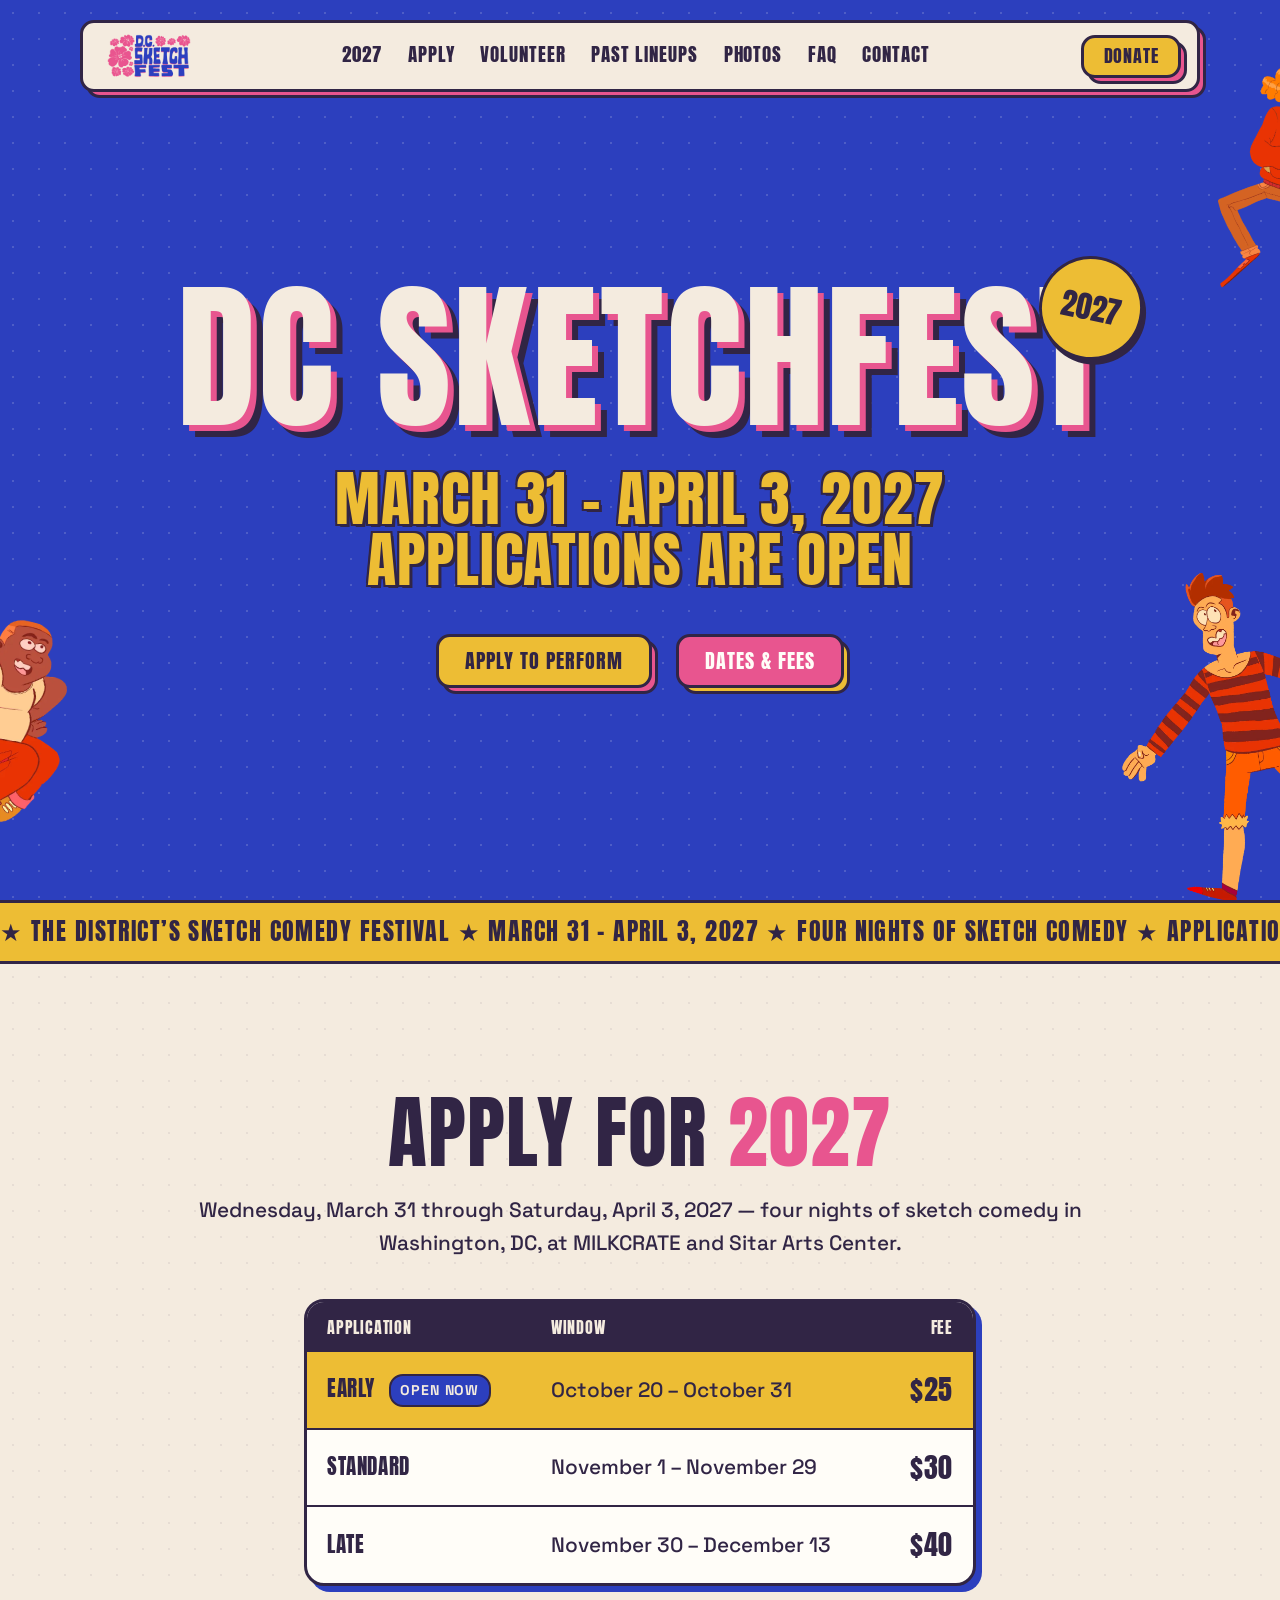
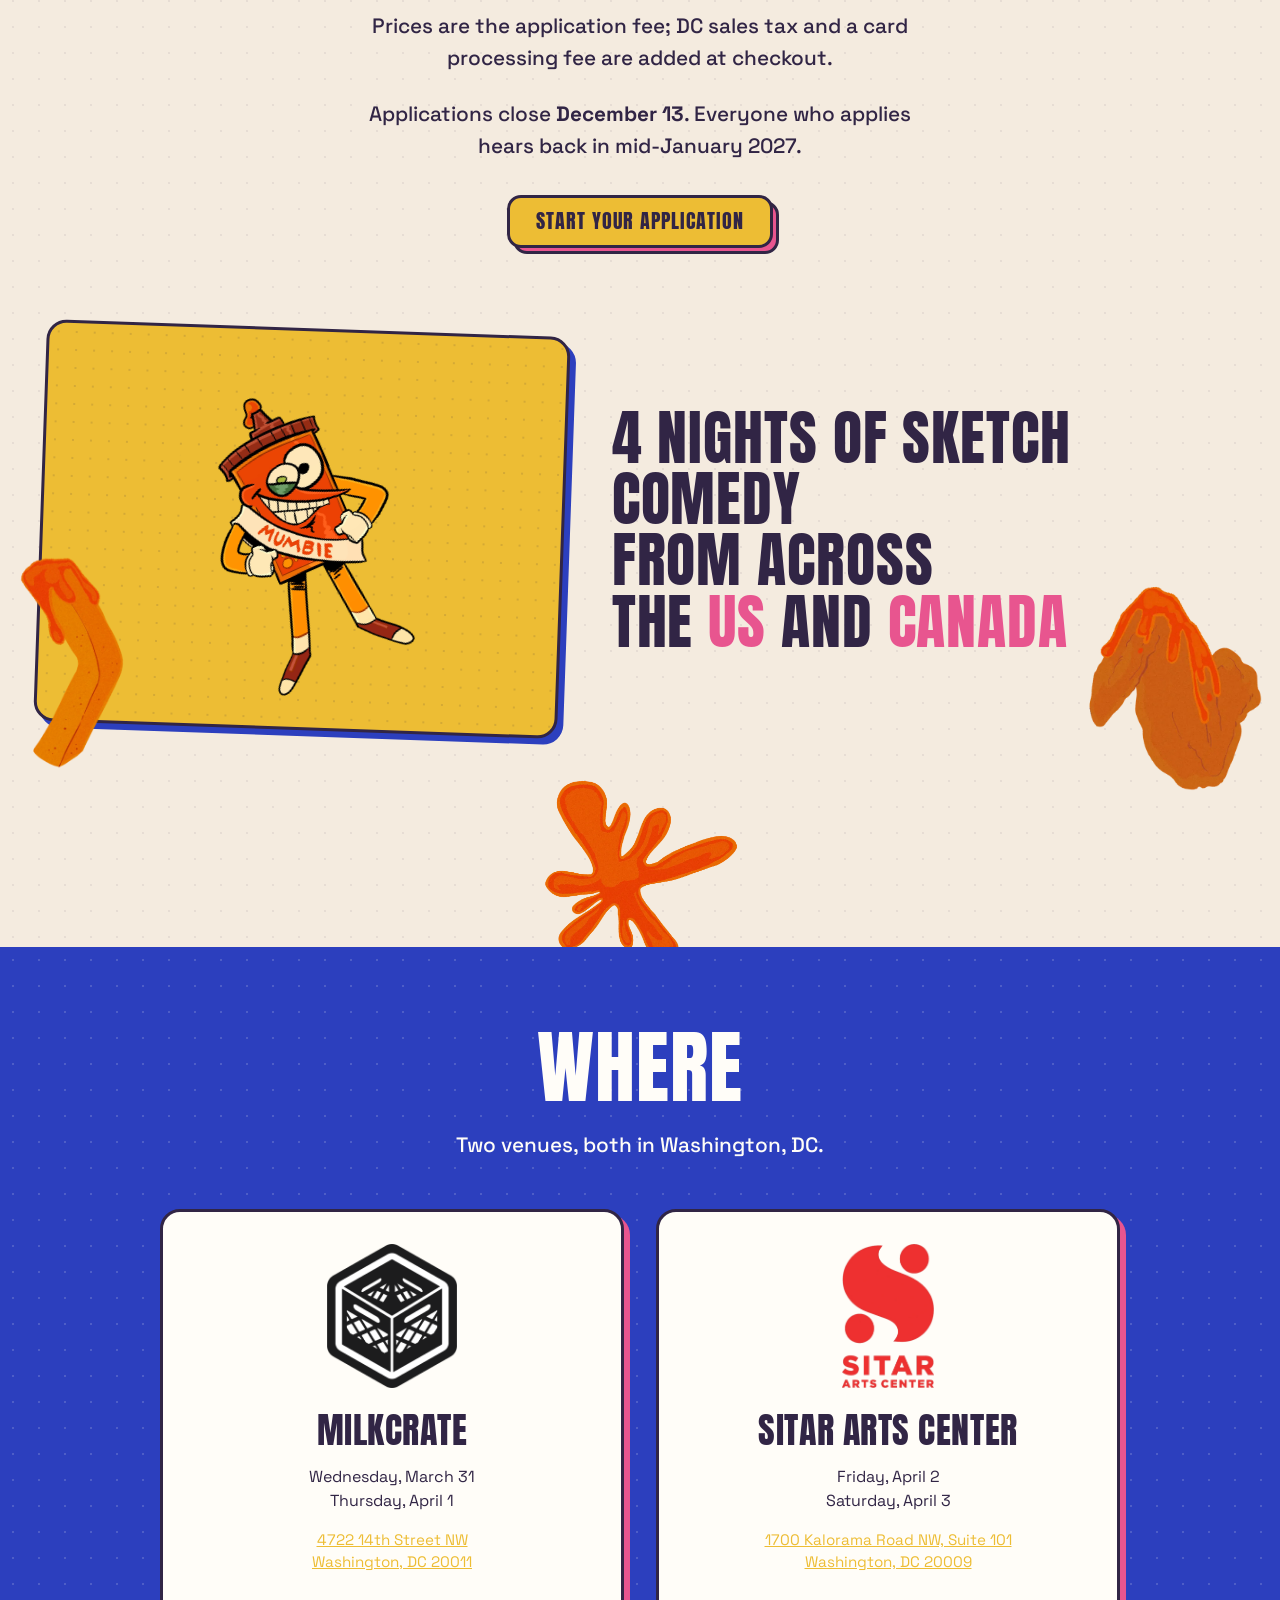
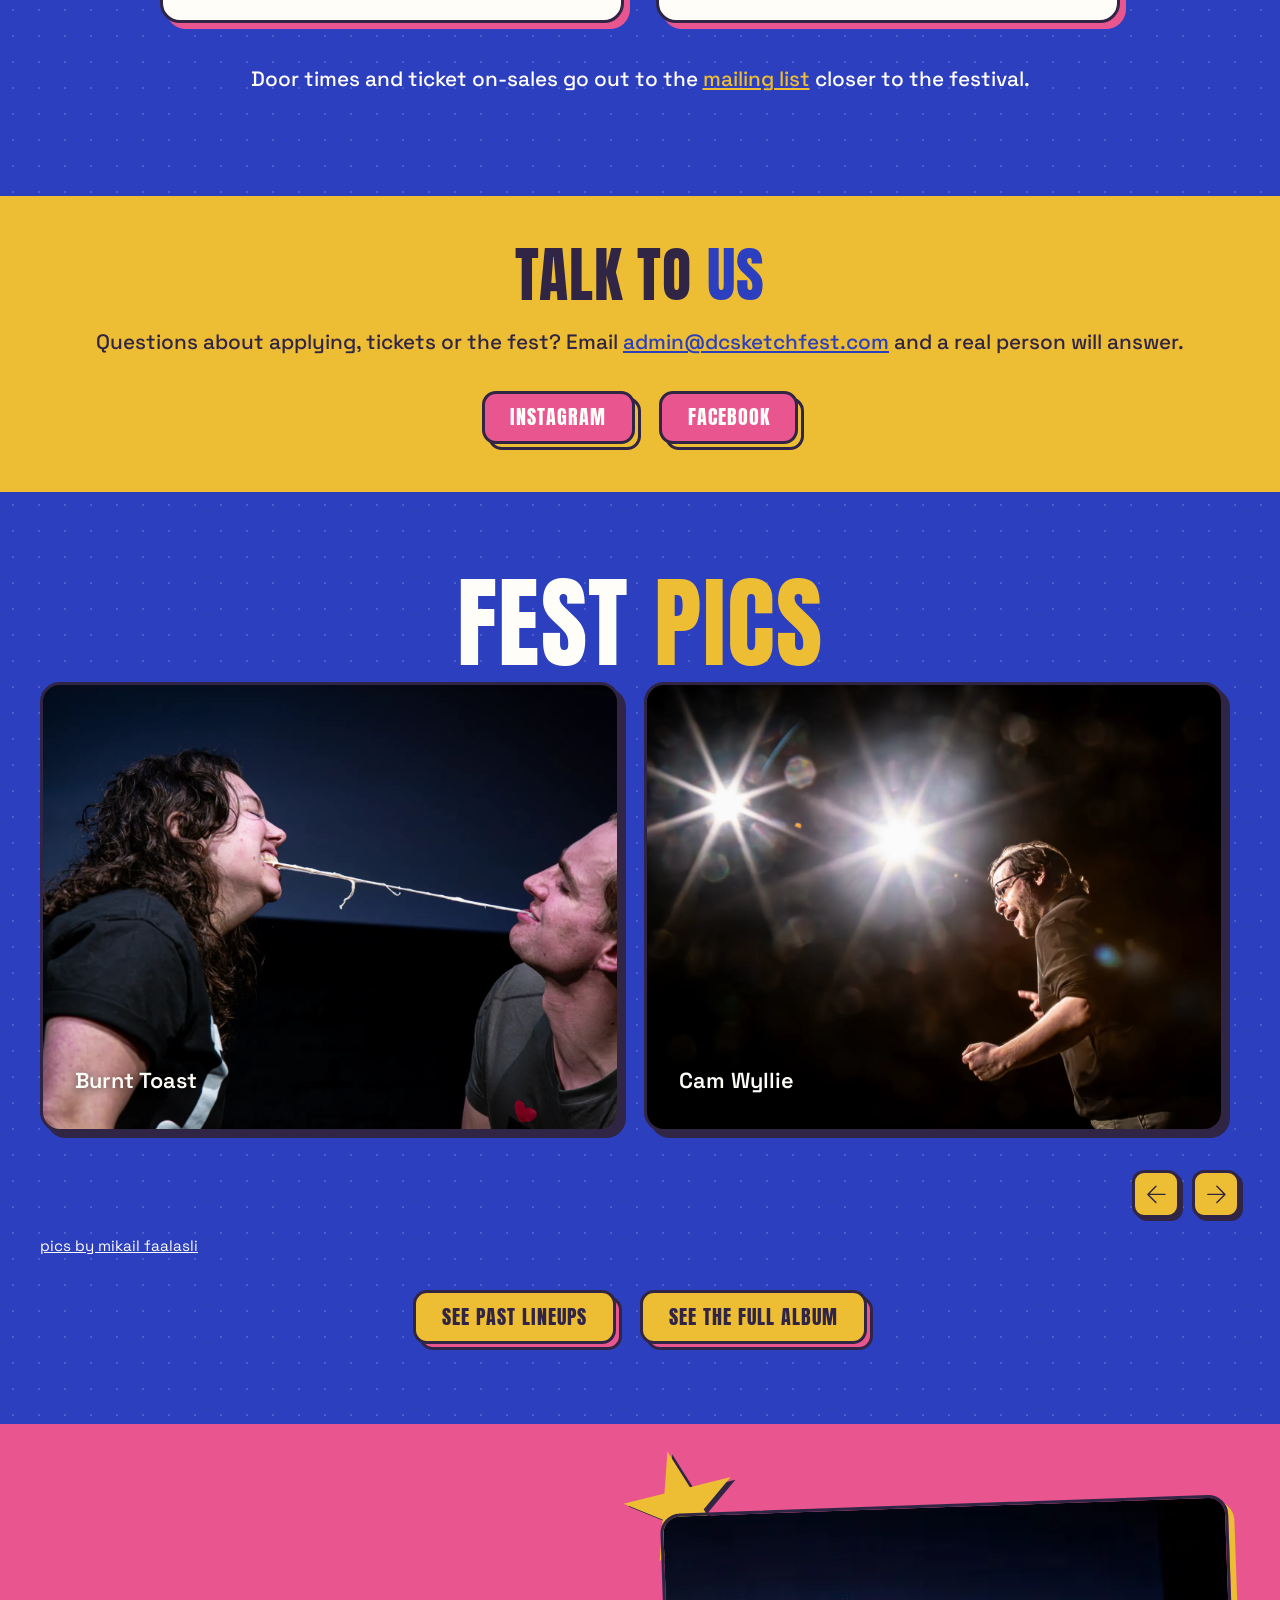
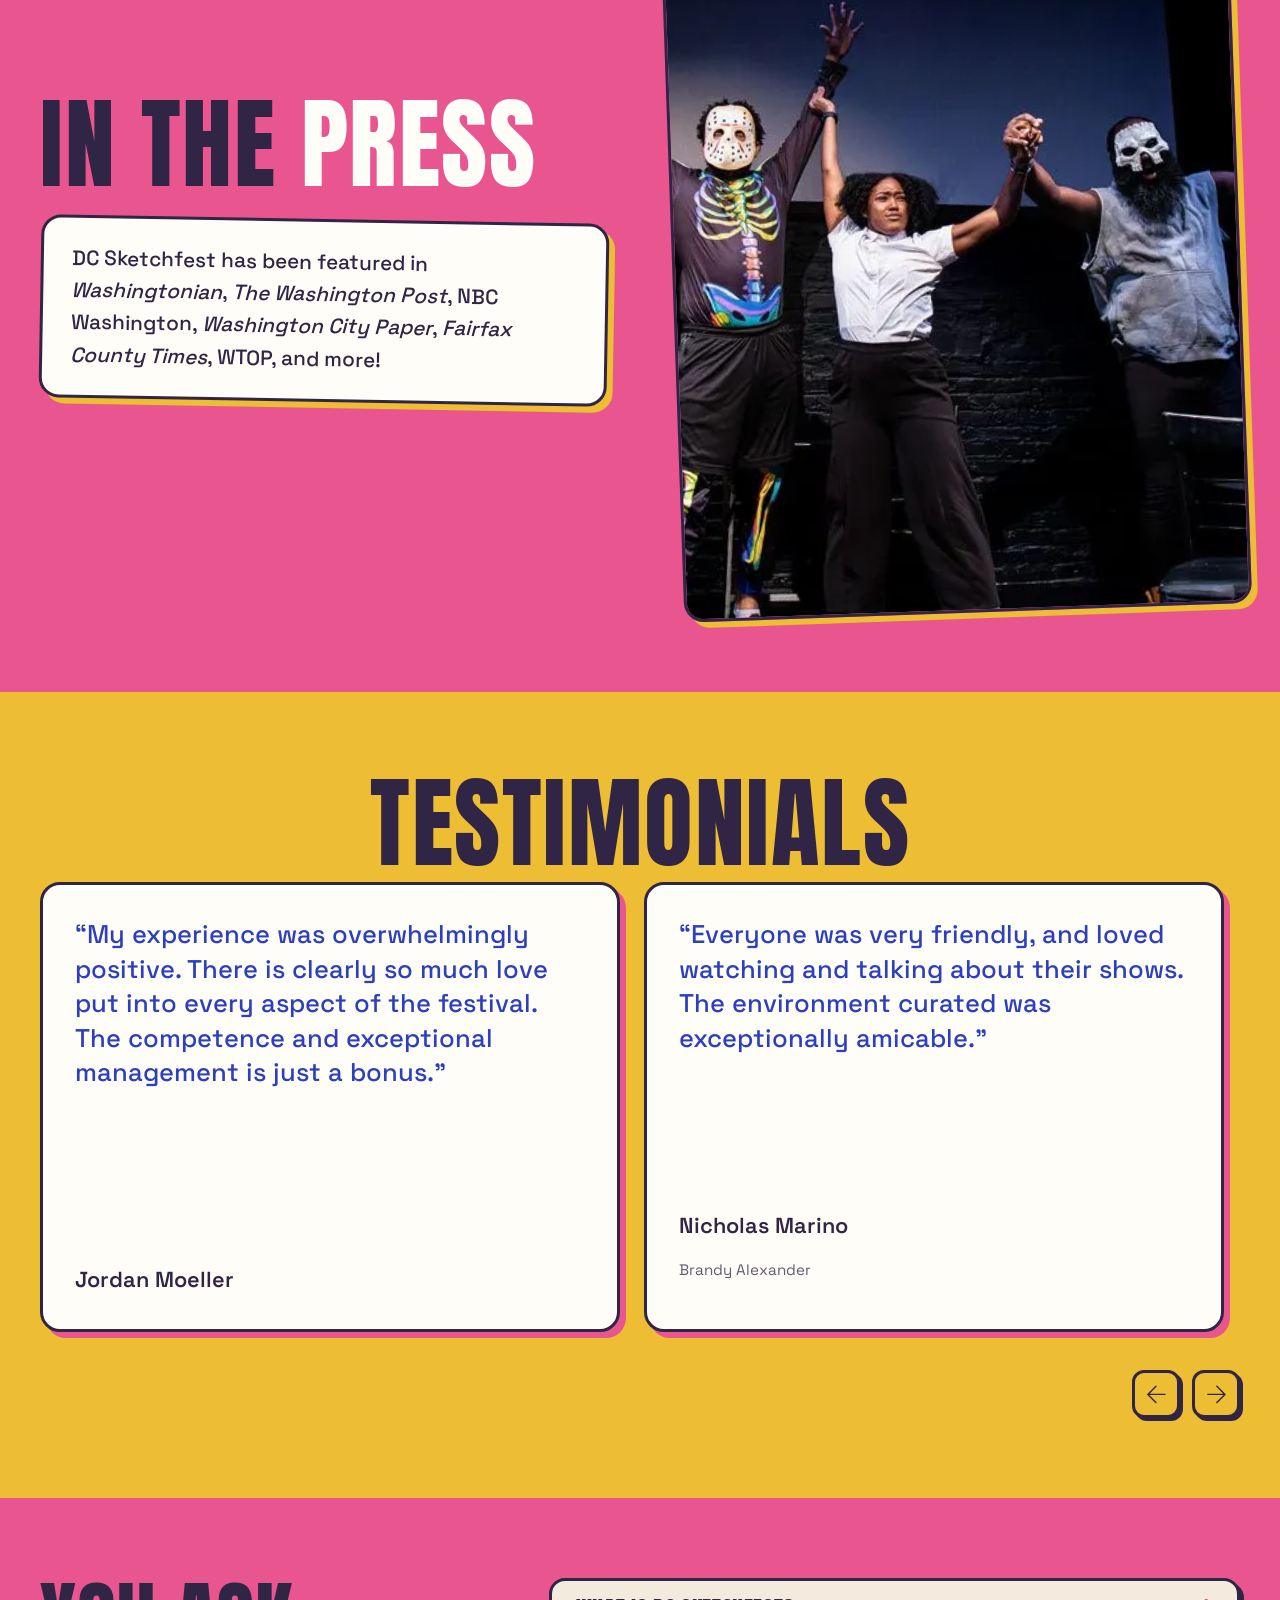
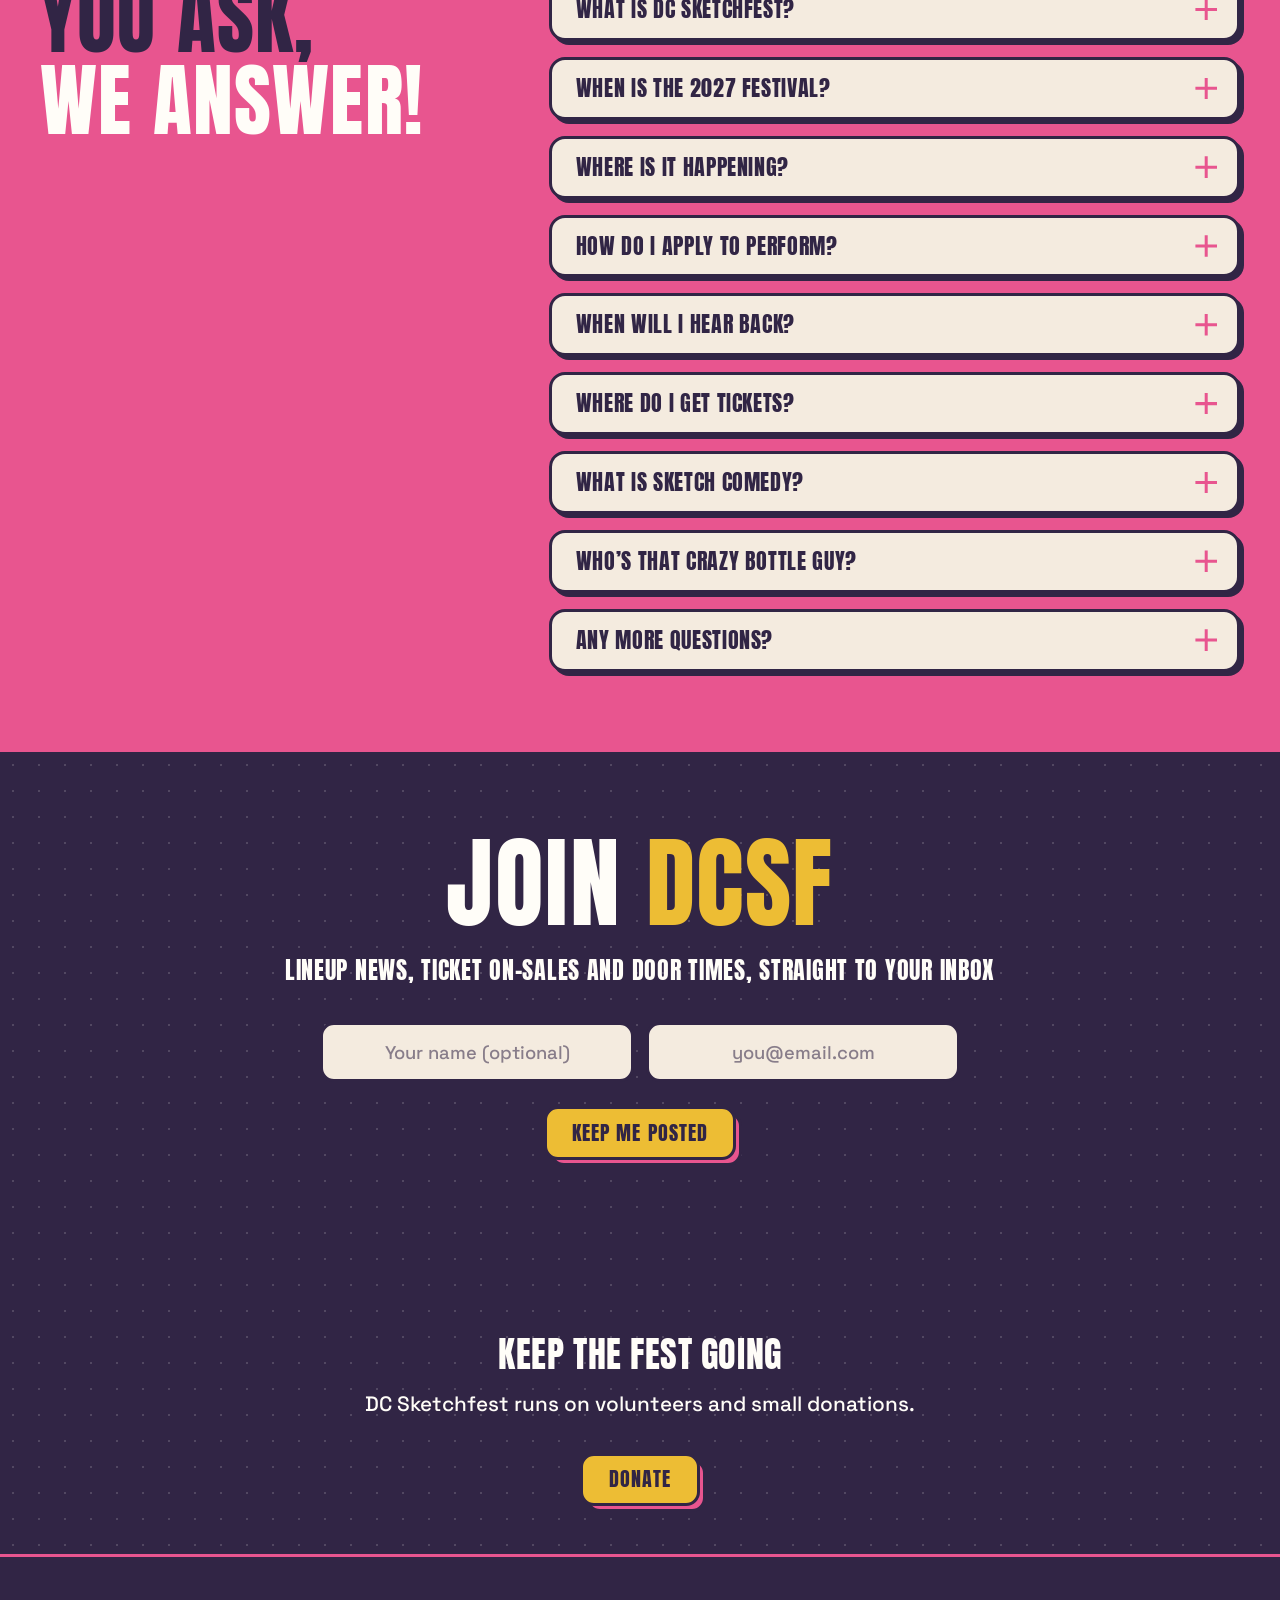
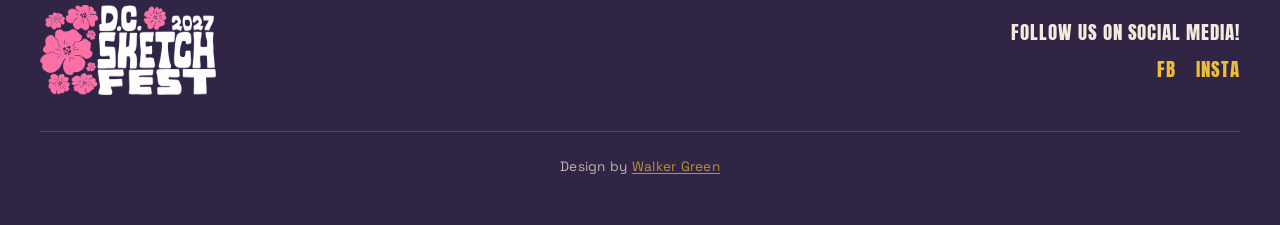
==== commit 7dfc66db: "MILKCRATE's address, and stop promising addresses by email MILKCRATE is 4722 14th Street NW, Washing" ====
--- a/index.html
+++ b/index.html
@@ -48,7 +48,7 @@
   "description": "Four nights of sketch comedy in Washington, DC. DC's only sketch comedy festival brings dozens of troupes from across the US and Canada.",
   "image": "https://dcsketchfest.com/assets/img/brand/og-2027.png",
   "location": [
-    { "@type": "Place", "name": "MILKCRATE", "address": { "@type": "PostalAddress", "addressLocality": "Washington", "addressRegion": "DC", "addressCountry": "US" } },
+    { "@type": "Place", "name": "MILKCRATE", "address": { "@type": "PostalAddress", "streetAddress": "4722 14th Street NW", "addressLocality": "Washington", "addressRegion": "DC", "postalCode": "20011", "addressCountry": "US" } },
     { "@type": "Place", "name": "Sitar Arts Center", "address": { "@type": "PostalAddress", "streetAddress": "1700 Kalorama Road NW, Suite 101", "addressLocality": "Washington", "addressRegion": "DC", "postalCode": "20009", "addressCountry": "US" } }
   ]
 }
@@ -213,10 +213,10 @@
 </section>
 
 <!-- =========================================================== venues === -->
-<!-- MILKCRATE has no address here on purpose: it is not published anywhere I
-     could verify, and a guessed address on the page people navigate by sends
-     them to the wrong building. Add it the moment it is known, in the card
-     below and in the JSON-LD Place above.
+<!-- Each address appears twice: once in the card, where a person reads it,
+     and once as a PostalAddress on the matching Place in the JSON-LD above,
+     which is what makes the venue resolve in search and maps rather than
+     being a bare name. Change one and change the other.
 
      Both logos sit on their own paper card rather than straight on the blue:
      Sitar's mark is red and MILKCRATE's is black, and neither is legible on a
@@ -237,6 +237,9 @@
           </div>
           <h3 class="h-sm">MILKCRATE</h3>
           <p class="venue-nights">Wednesday, March&nbsp;31<br>Thursday, April&nbsp;1</p>
+          <p class="venue-address"><a class="link" target="_blank" rel="noopener"
+               href="https://www.google.com/maps/search/?api=1&amp;query=MILKCRATE+4722+14th+Street+NW+Washington+DC+20011">4722
+            14th Street NW<br>Washington, DC 20011</a></p>
         </li>
         <li class="venue-card reveal">
           <div class="venue-logo-wrap">
@@ -251,7 +254,7 @@
         </li>
       </ul>
 
-      <p class="body-copy text-center text-white venue-note">Addresses and door times go out to the
+      <p class="body-copy text-center text-white venue-note">Door times and ticket on-sales go out to the
         <a class="link" href="#newsletter-section">mailing list</a> closer to the festival.</p>
     </div>
   </div>
@@ -437,7 +440,7 @@
 
           <details class="faq-item">
             <summary>Where is it happening?</summary>
-            <div class="faq-answer">Two venues, both in Washington, DC. <strong>MILKCRATE</strong> hosts Wednesday, March 31 and Thursday, April 1. <strong>Sitar Arts Center</strong> hosts Friday, April 2 and Saturday, April 3. <a href="#newsletter-section">Join the mailing list</a> for addresses, door times and ticket on-sales.</div>
+            <div class="faq-answer">Two venues, both in Washington, DC. <strong>MILKCRATE</strong> hosts Wednesday, March 31 and Thursday, April 1. <strong>Sitar Arts Center</strong> hosts Friday, April 2 and Saturday, April 3. Addresses are in <a href="#venue-section">Where</a>; <a href="#newsletter-section">join the mailing list</a> for door times and ticket on-sales.</div>
           </details>
 
           <details class="faq-item">
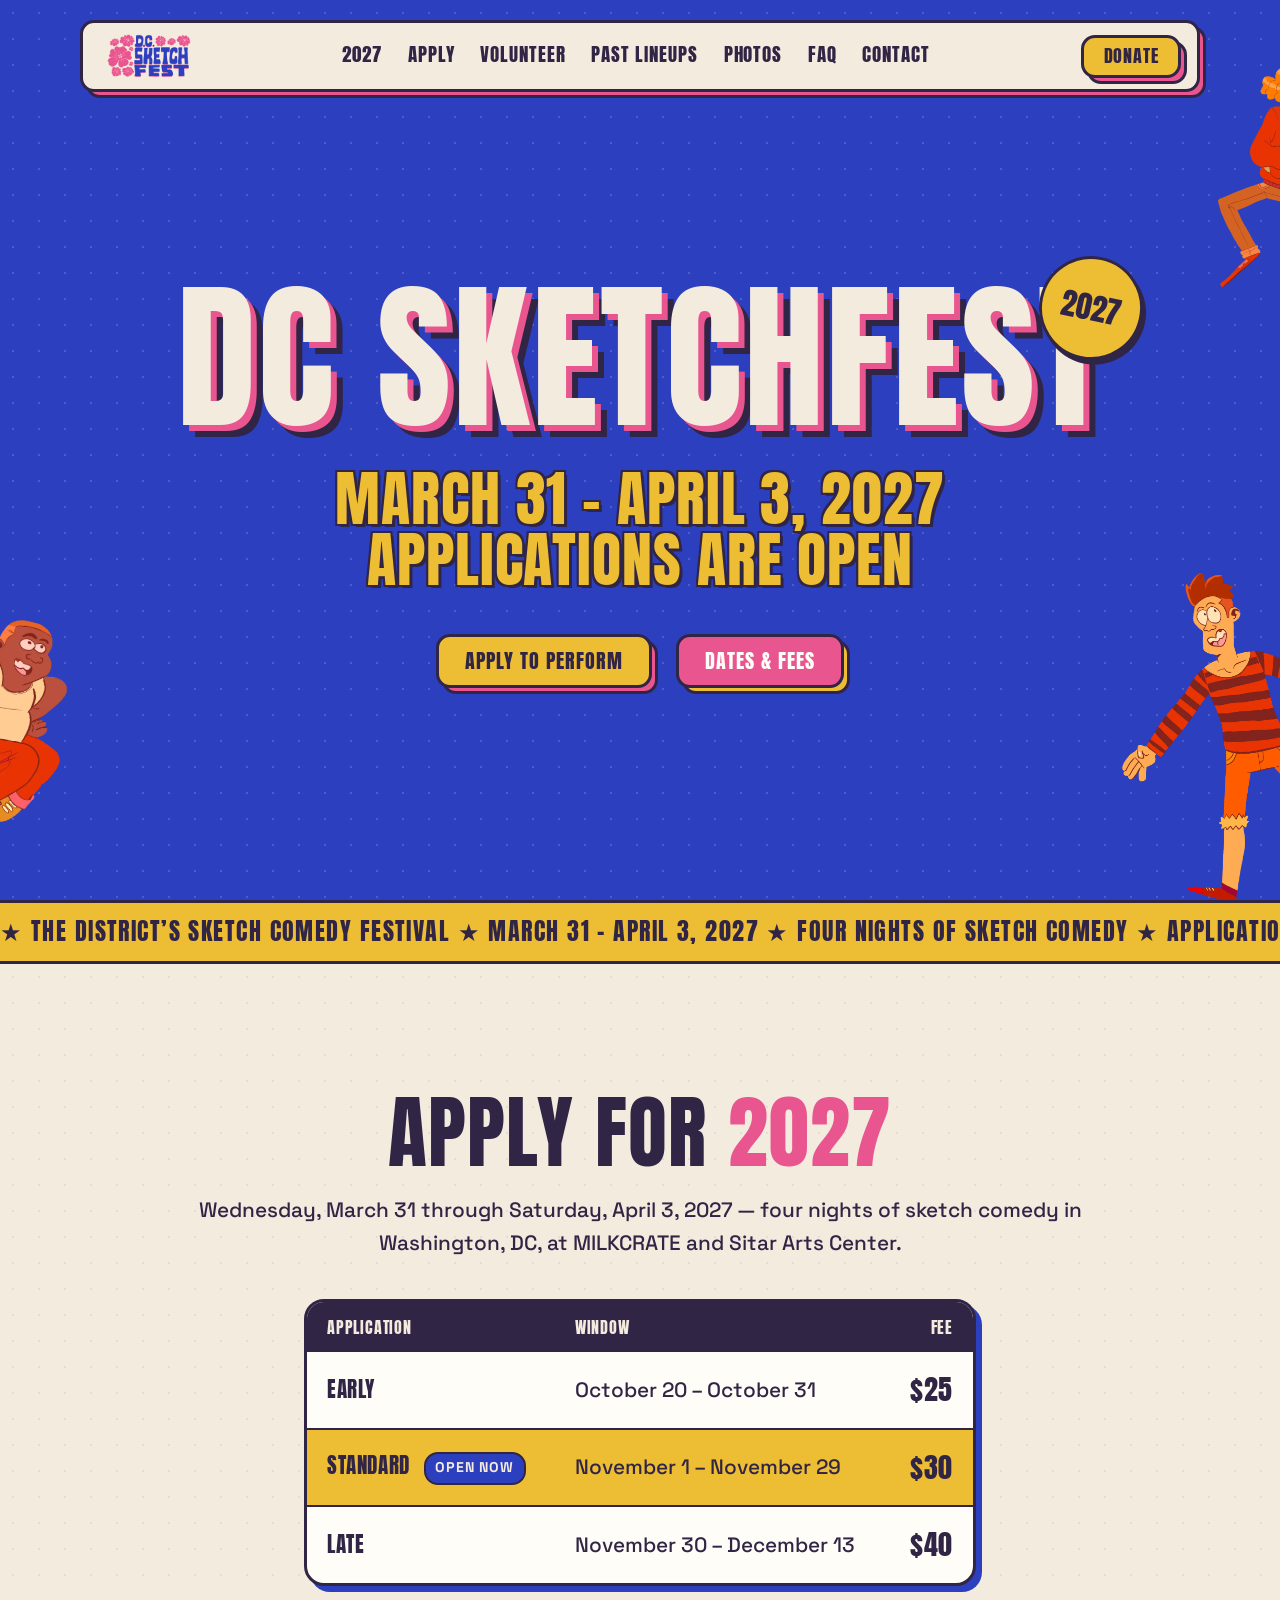
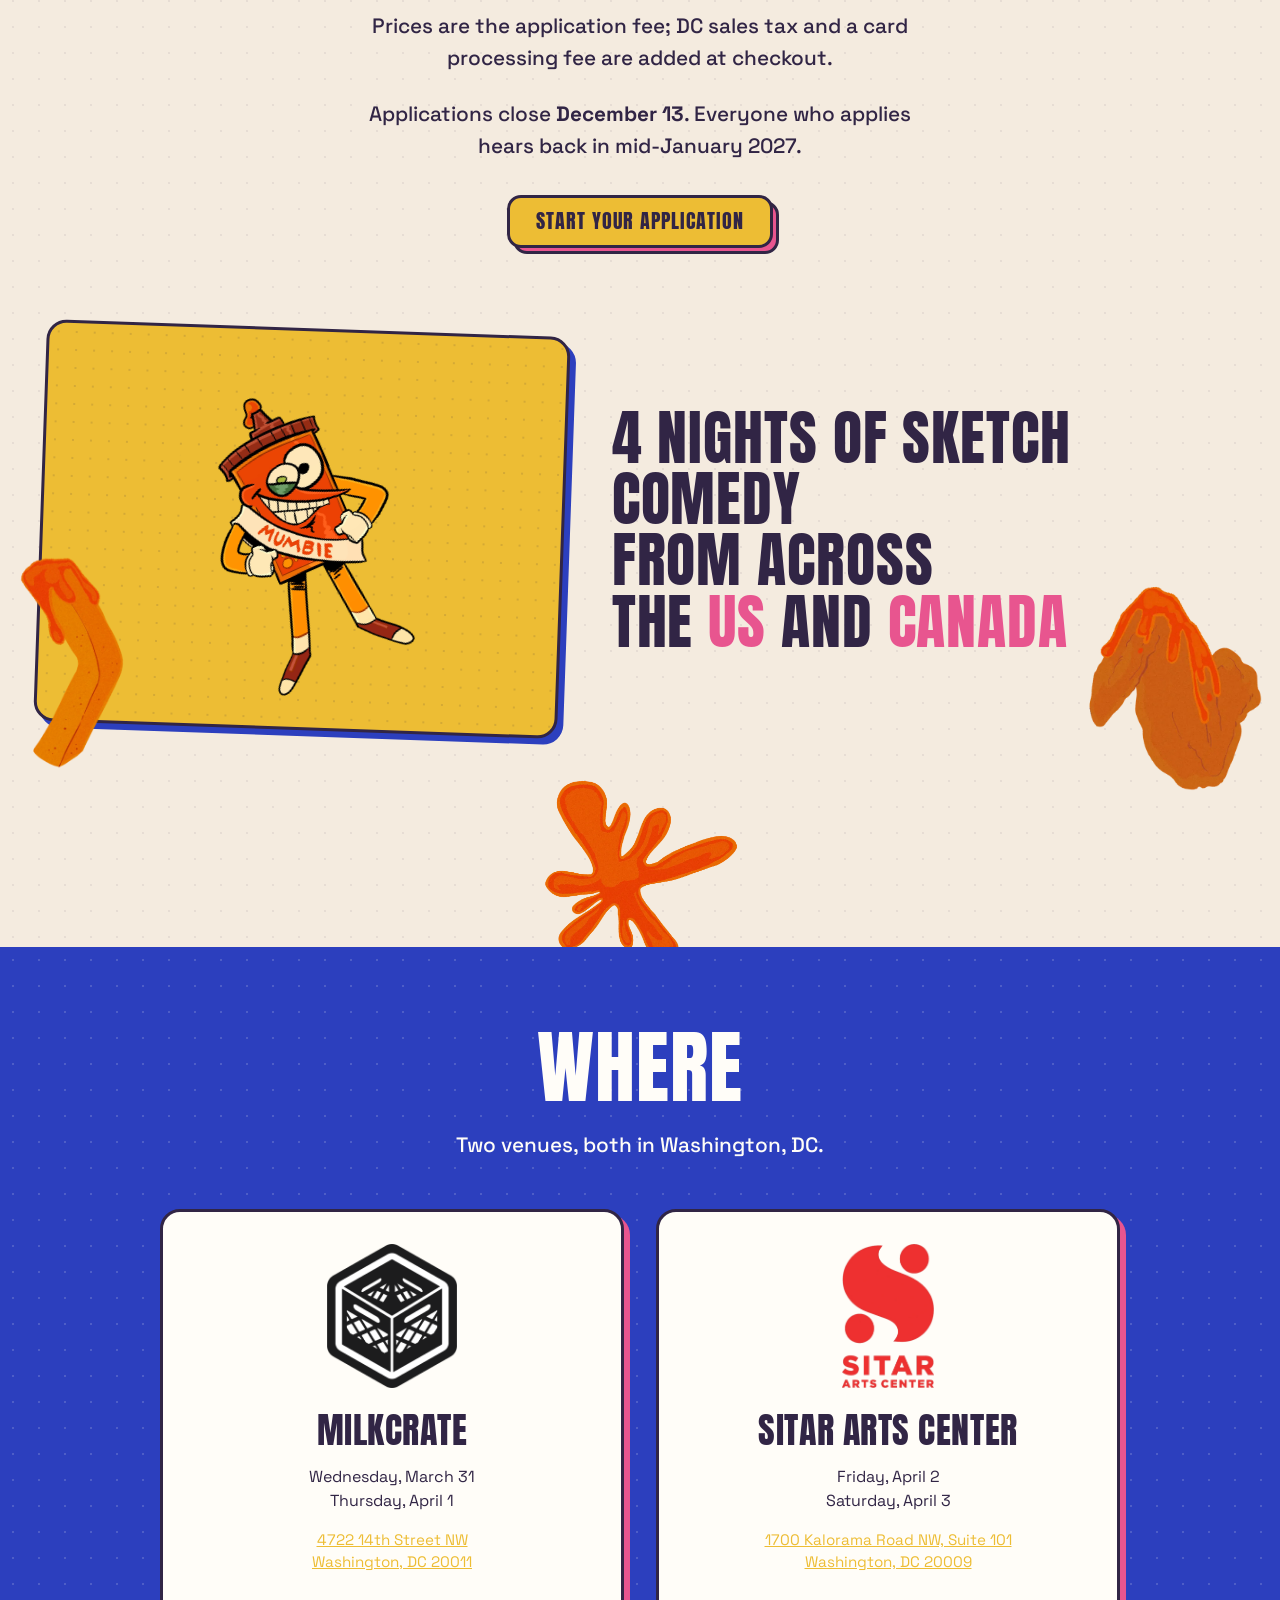
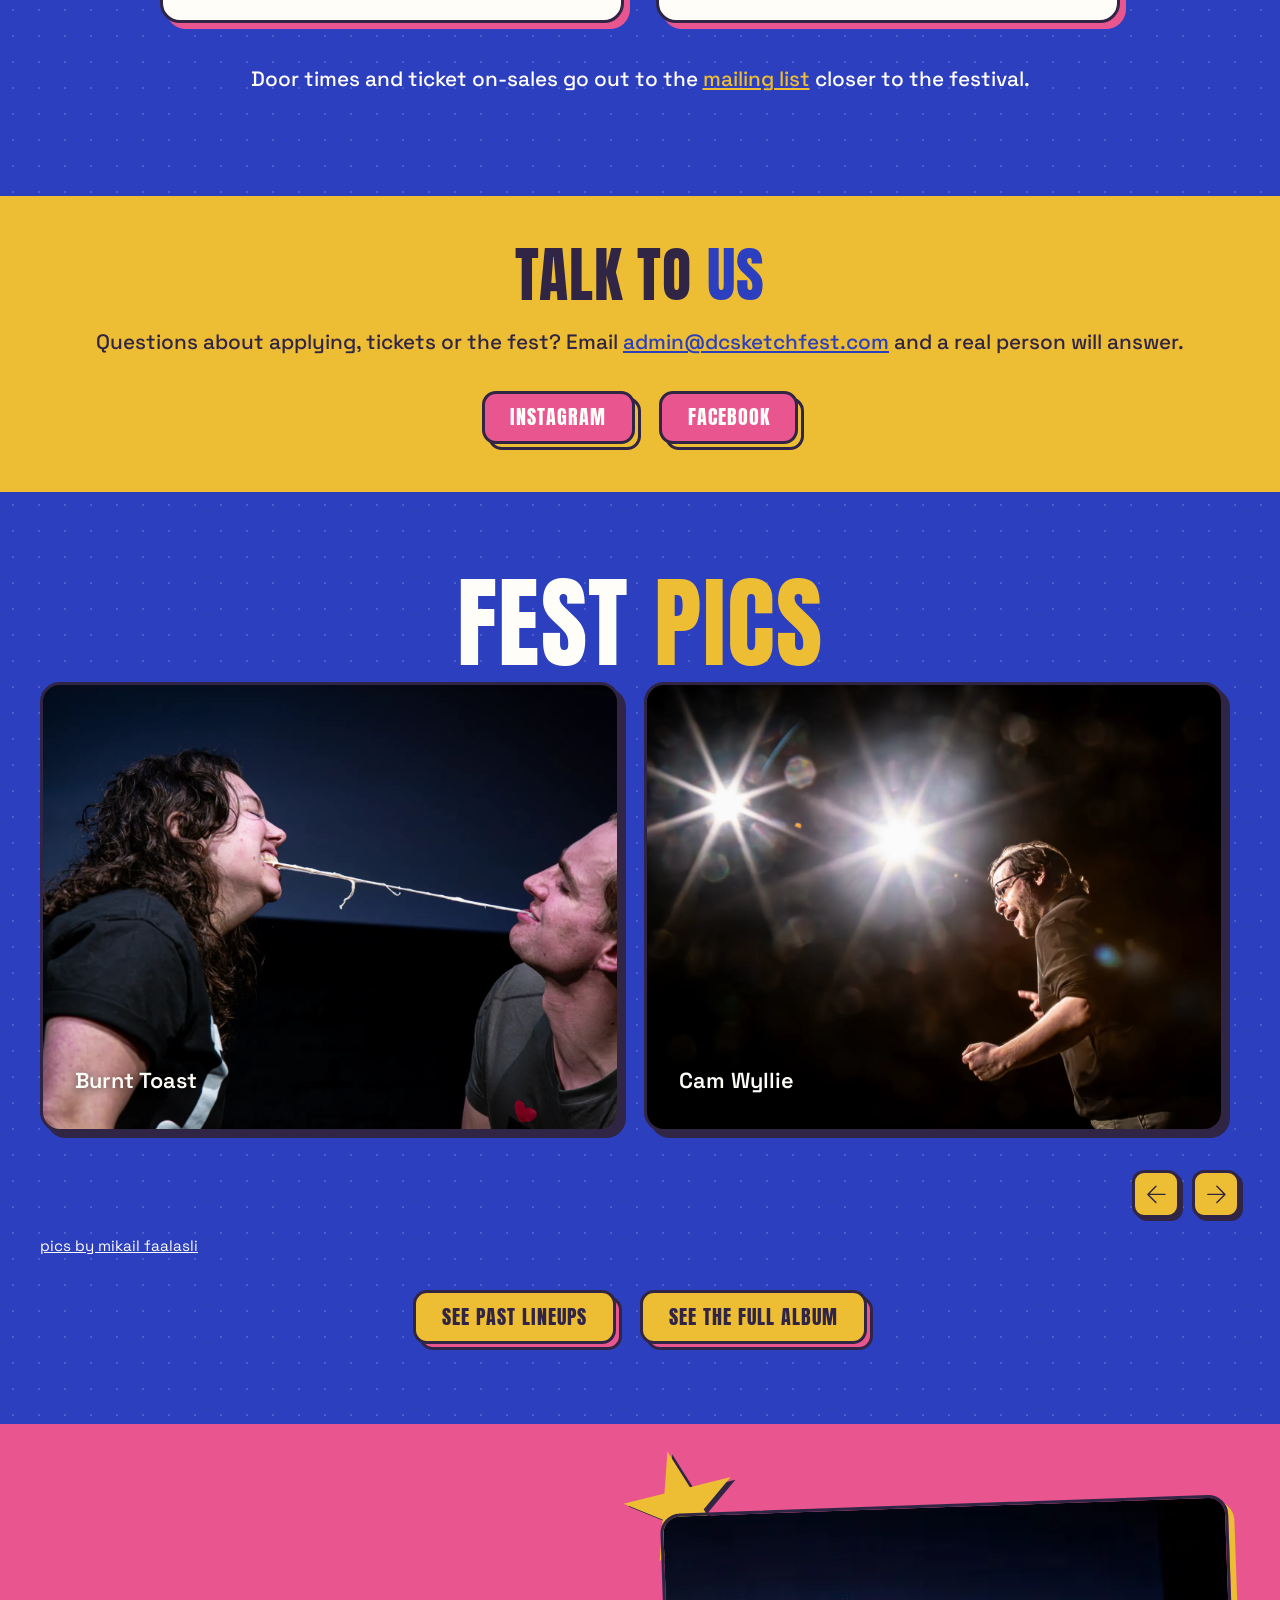
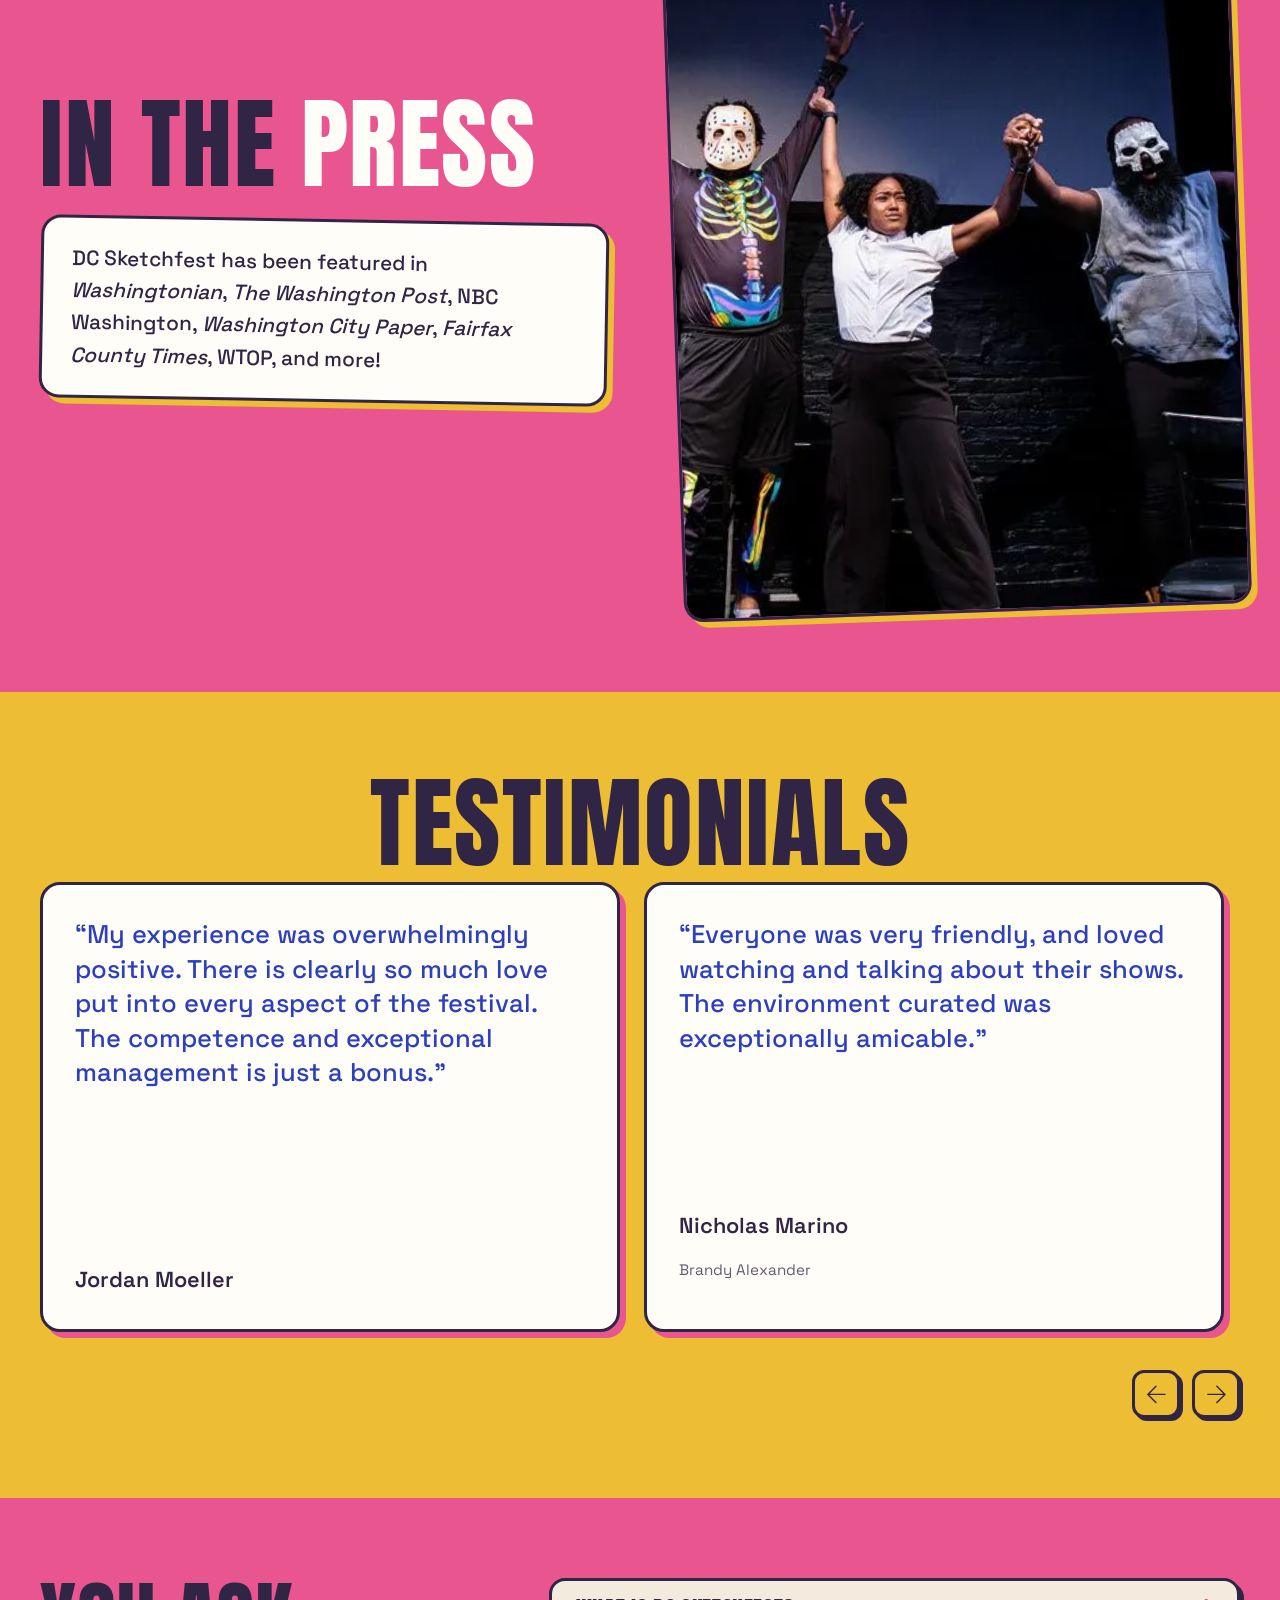
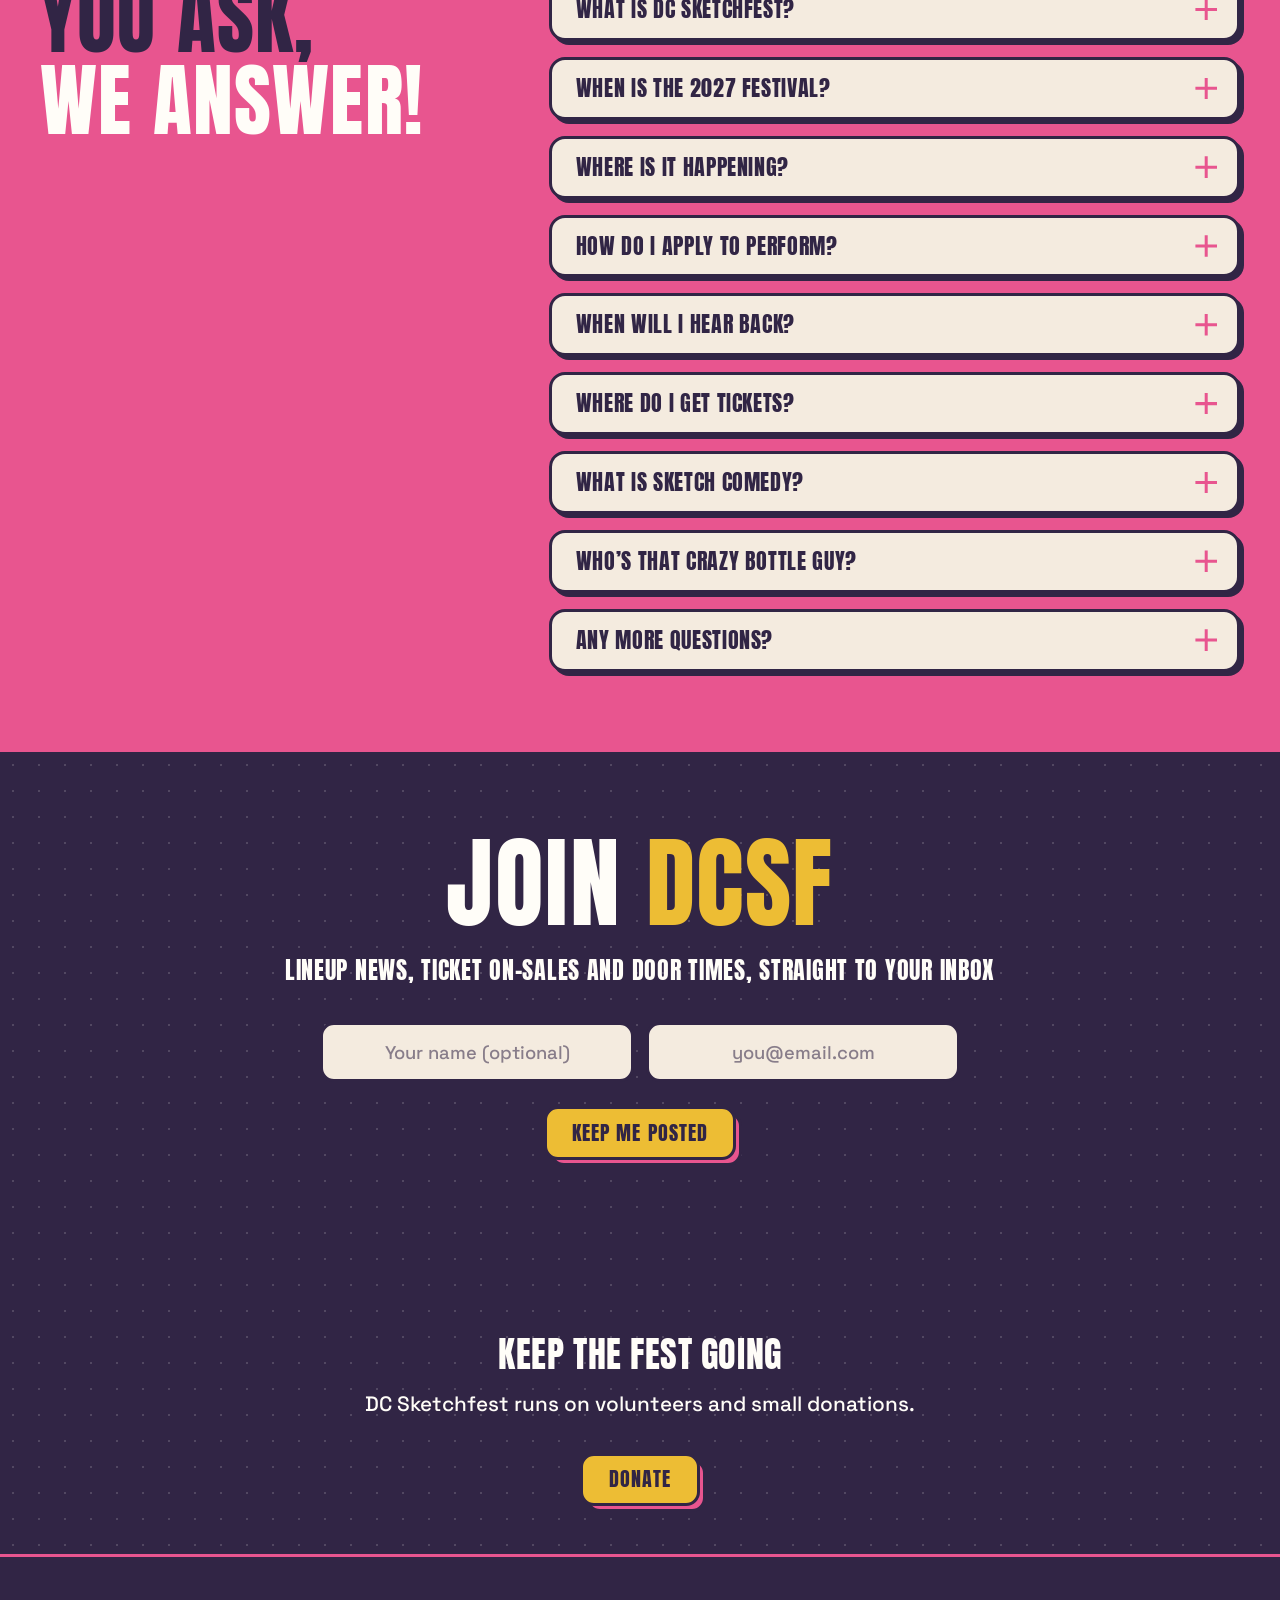
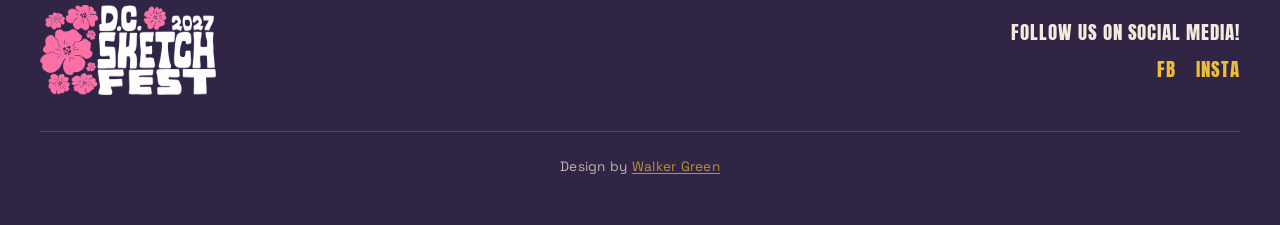
==== commit 7edb06f0: "Let the Worker say which fee window is open The homepage table's "Open now" flag was hand-kept, with" ====
--- a/index.html
+++ b/index.html
@@ -132,16 +132,27 @@
       <p class="body-copy text-center">Wednesday, March 31 through Saturday, April 3, 2027 &mdash; four nights of sketch comedy in Washington, DC, at MILKCRATE and Sitar Arts Center.</p>
 
       <!-- A table, not cards: the three windows differ only by date and price,
-           so the comparison is the whole point. The "Open now" flag is hand
-           kept — move it to Standard on November 1 and to Late on November 30.
-
-           Early ends October 31 and Standard starts November 1, so no two
-           rows name the same date any more. Both used to say November 1,
-           which left anyone applying that day with no way to tell which
-           price was theirs. The Worker’s fee_early_until is what actually
-           decides the charge and has to agree with this table. -->
+           so the comparison is the whole point.
+
+           Every row carries an "Open now" flag and all but one are hidden.
+           main.js un-hides whichever row the WORKER reports as open, because
+           the Worker is what actually prices an application: /apply/fee answers
+           with the live window, and the markup here is only the fallback for a
+           visitor whose request to it never lands.
+
+           The flag used to be hand-kept, with a note to move it on November 1
+           and again on November 30, and it was late the first time -- the table
+           went on offering $25 for two days after the $30 window opened, which
+           is a quoted price nobody could be charged. Set the un-hidden row to
+           whatever is open when you commit and it still corrects itself for
+           everyone whose browser can reach the Worker.
+
+           The prices stay hand-written. /apply/fee reports only the window that
+           is open now, so the other two cannot be read from it, and copying the
+           gross-up into this page would make it a second source of truth for a
+           number Stripe charges. -->
       <div class="fee-table-wrap">
-        <table class="fee-table body-copy">
+        <table class="fee-table body-copy" data-fee-table>
           <caption class="visually-hidden">DC Sketchfest 2027 application windows and fees</caption>
           <thead>
             <tr>
@@ -151,18 +162,18 @@
             </tr>
           </thead>
           <tbody>
-            <tr class="fee-row is-open">
-              <th scope="row">Early <span class="fee-flag">Open now</span></th>
+            <tr class="fee-row" data-fee-tier="early">
+              <th scope="row">Early <span class="fee-flag" hidden>Open now</span></th>
               <td>October 20 &ndash; October 31</td>
               <td class="fee-price">$25</td>
             </tr>
-            <tr class="fee-row">
-              <th scope="row">Standard</th>
+            <tr class="fee-row is-open" data-fee-tier="regular">
+              <th scope="row">Standard <span class="fee-flag">Open now</span></th>
               <td>November 1 &ndash; November 29</td>
               <td class="fee-price">$30</td>
             </tr>
-            <tr class="fee-row">
-              <th scope="row">Late</th>
+            <tr class="fee-row" data-fee-tier="late">
+              <th scope="row">Late <span class="fee-flag" hidden>Open now</span></th>
               <td>November 30 &ndash; December 13</td>
               <td class="fee-price">$40</td>
             </tr>
--- a/assets/css/style.css
+++ b/assets/css/style.css
@@ -649,6 +649,13 @@
   vertical-align: .14em;
 }
 
+/* `display` above outranks the browser's own [hidden] rule, so the two rows
+   that are not the open one would show their flag anyway. The table ships all
+   three and hides two; this is what makes the hiding work. */
+.fee-flag[hidden] {
+  display: none;
+}
+
 .fee-price {
   font-family: var(--font-display);
   font-size: 1.35em;
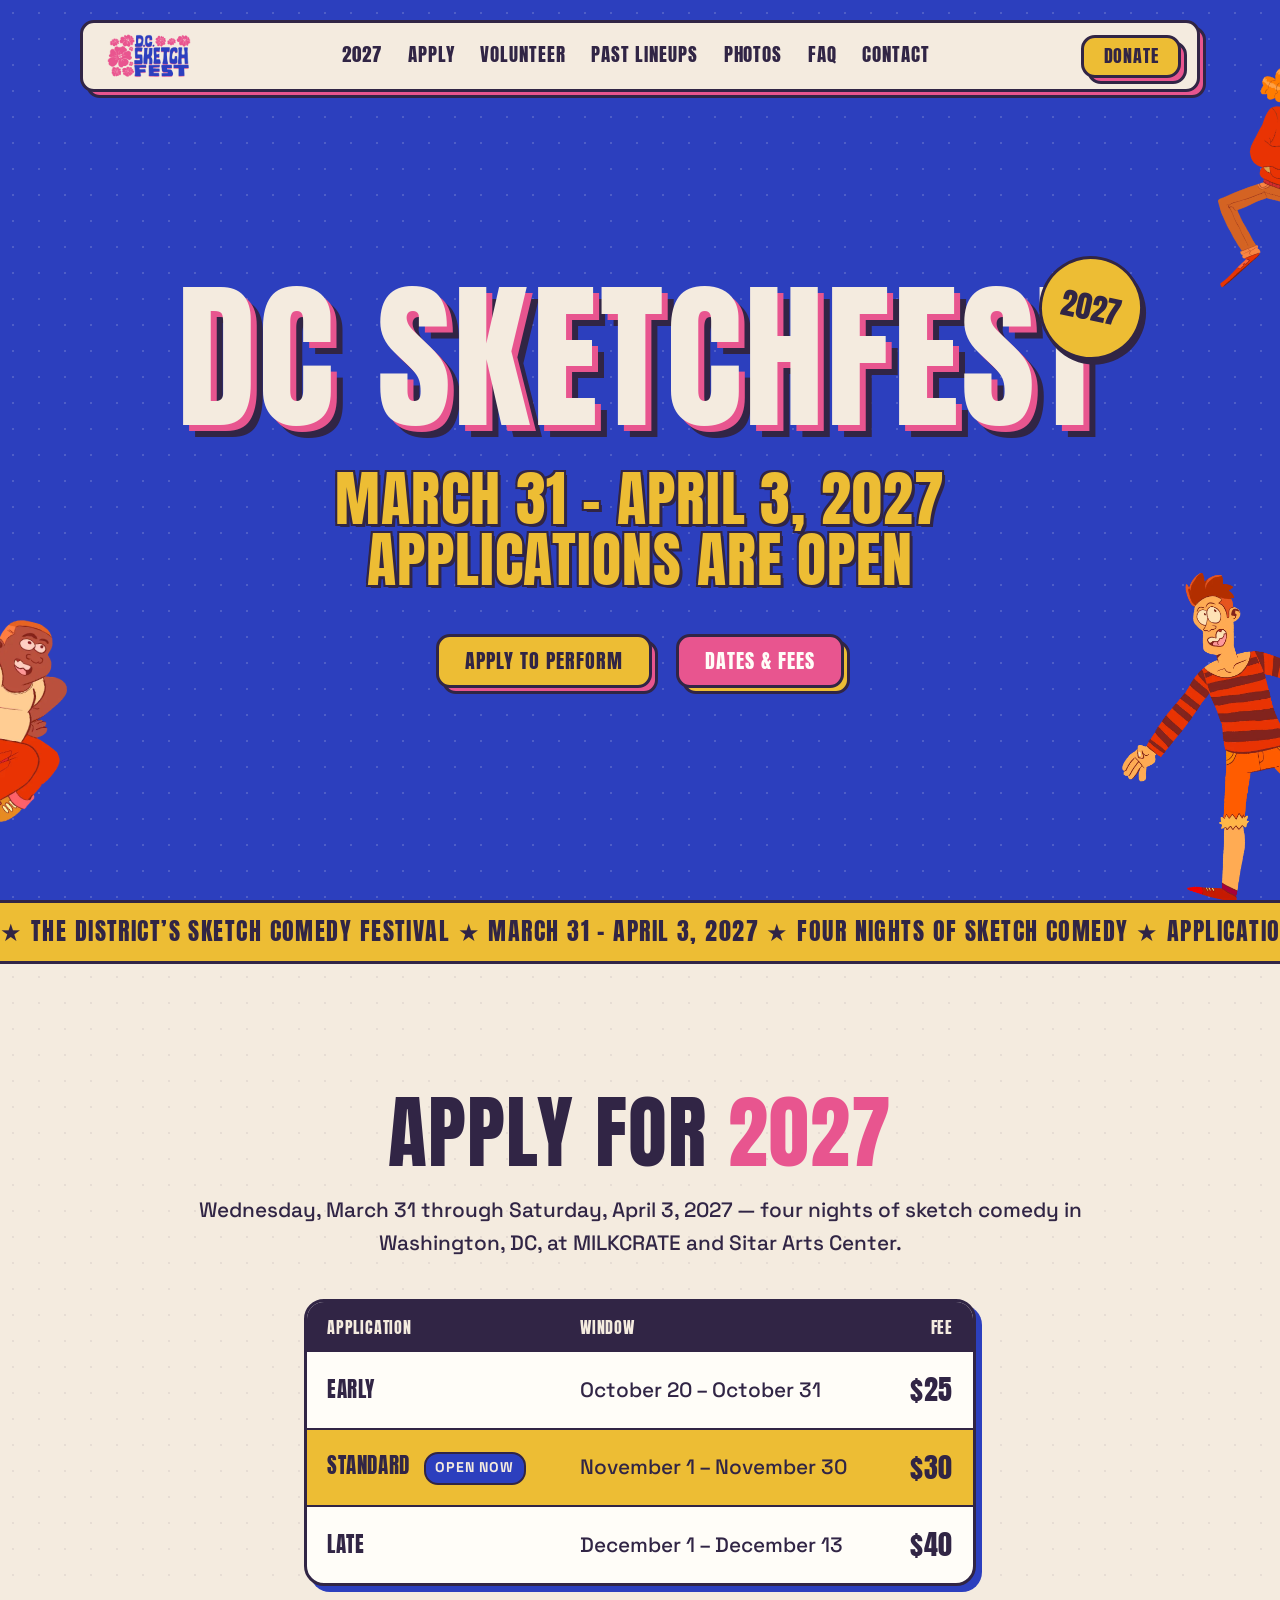
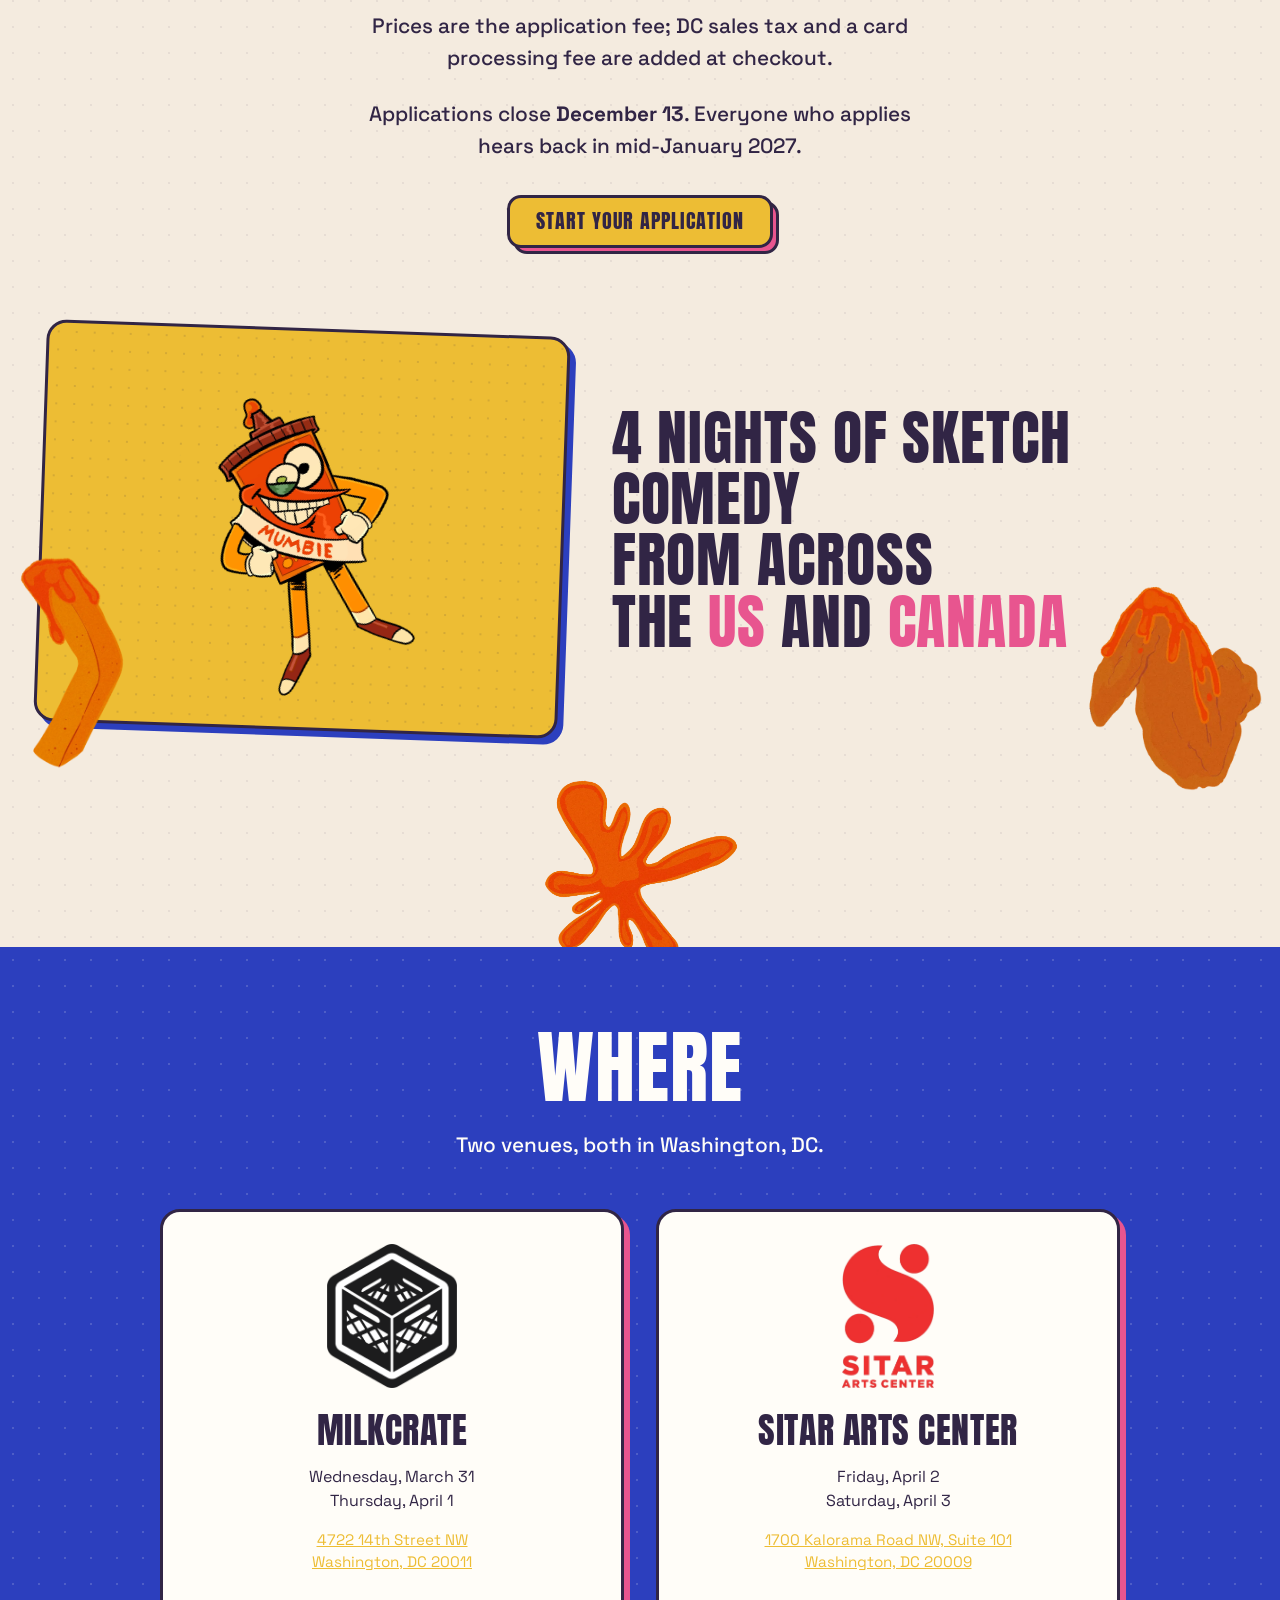
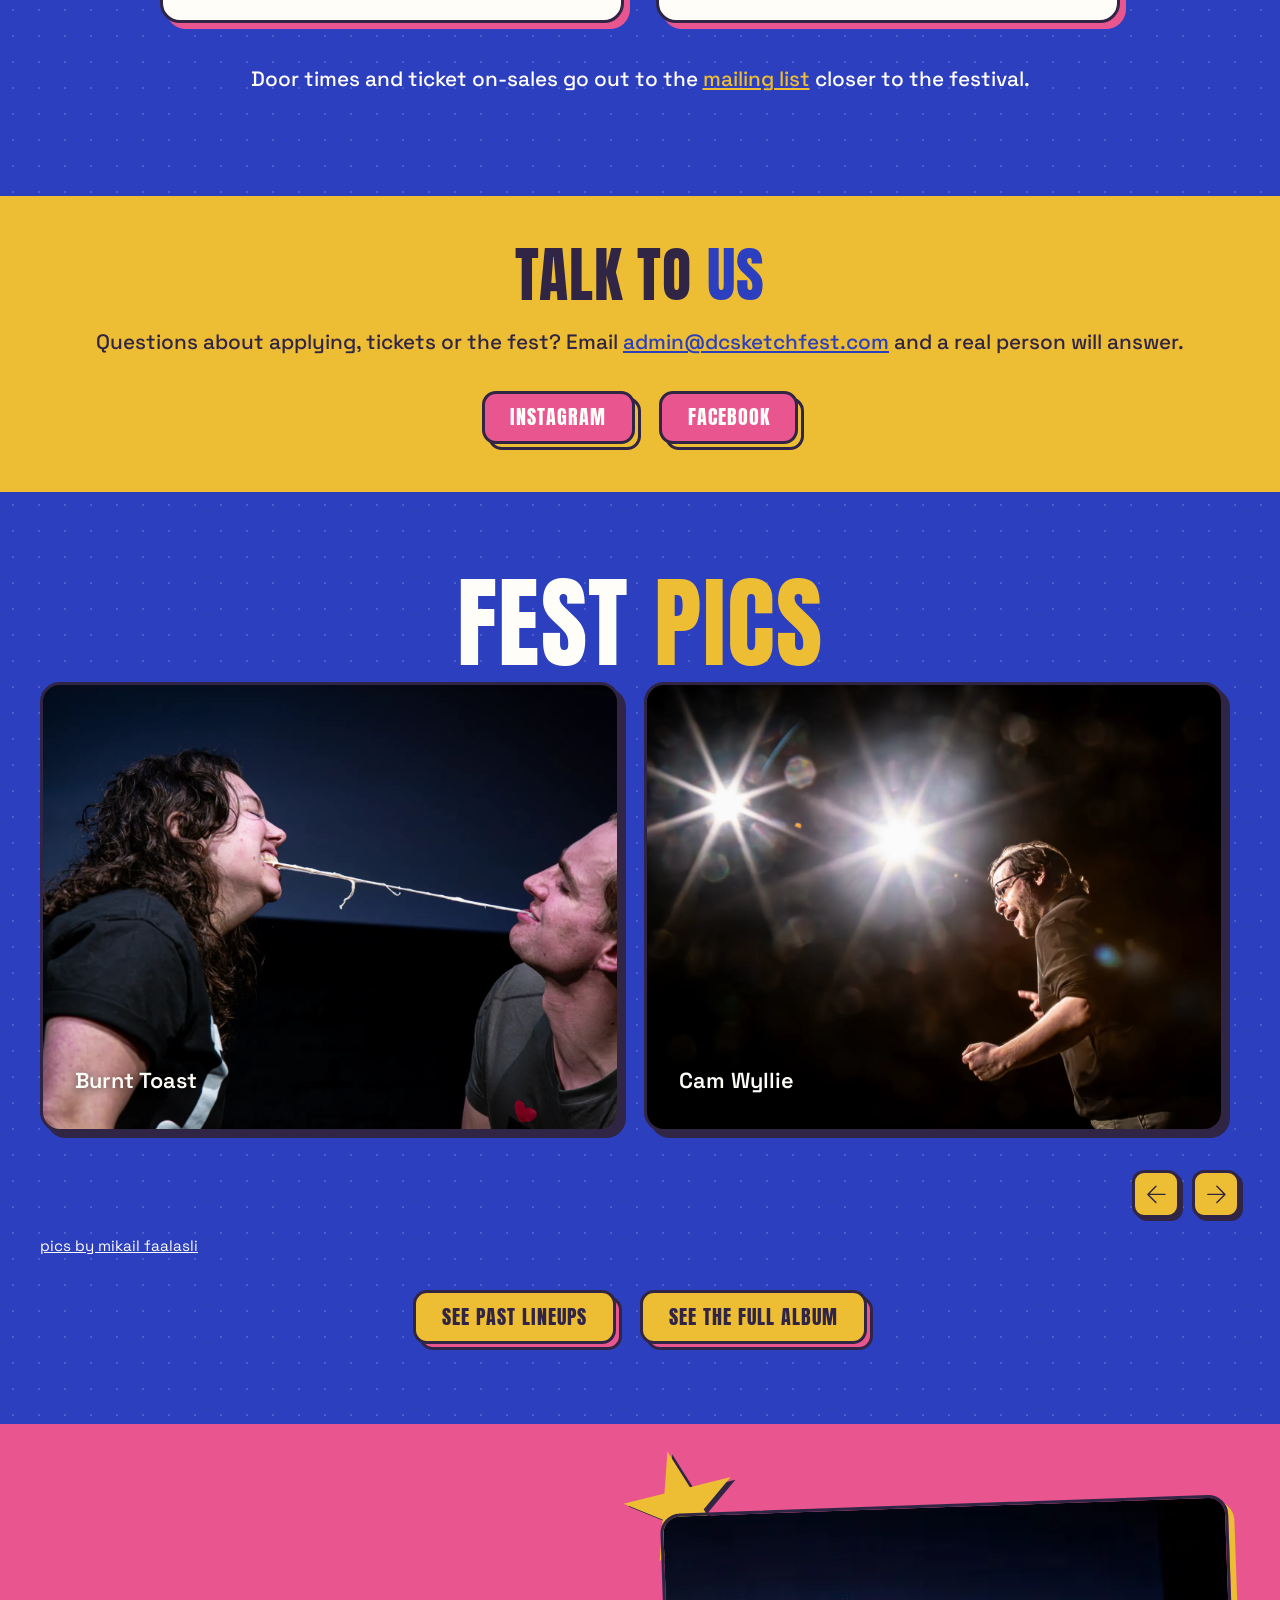
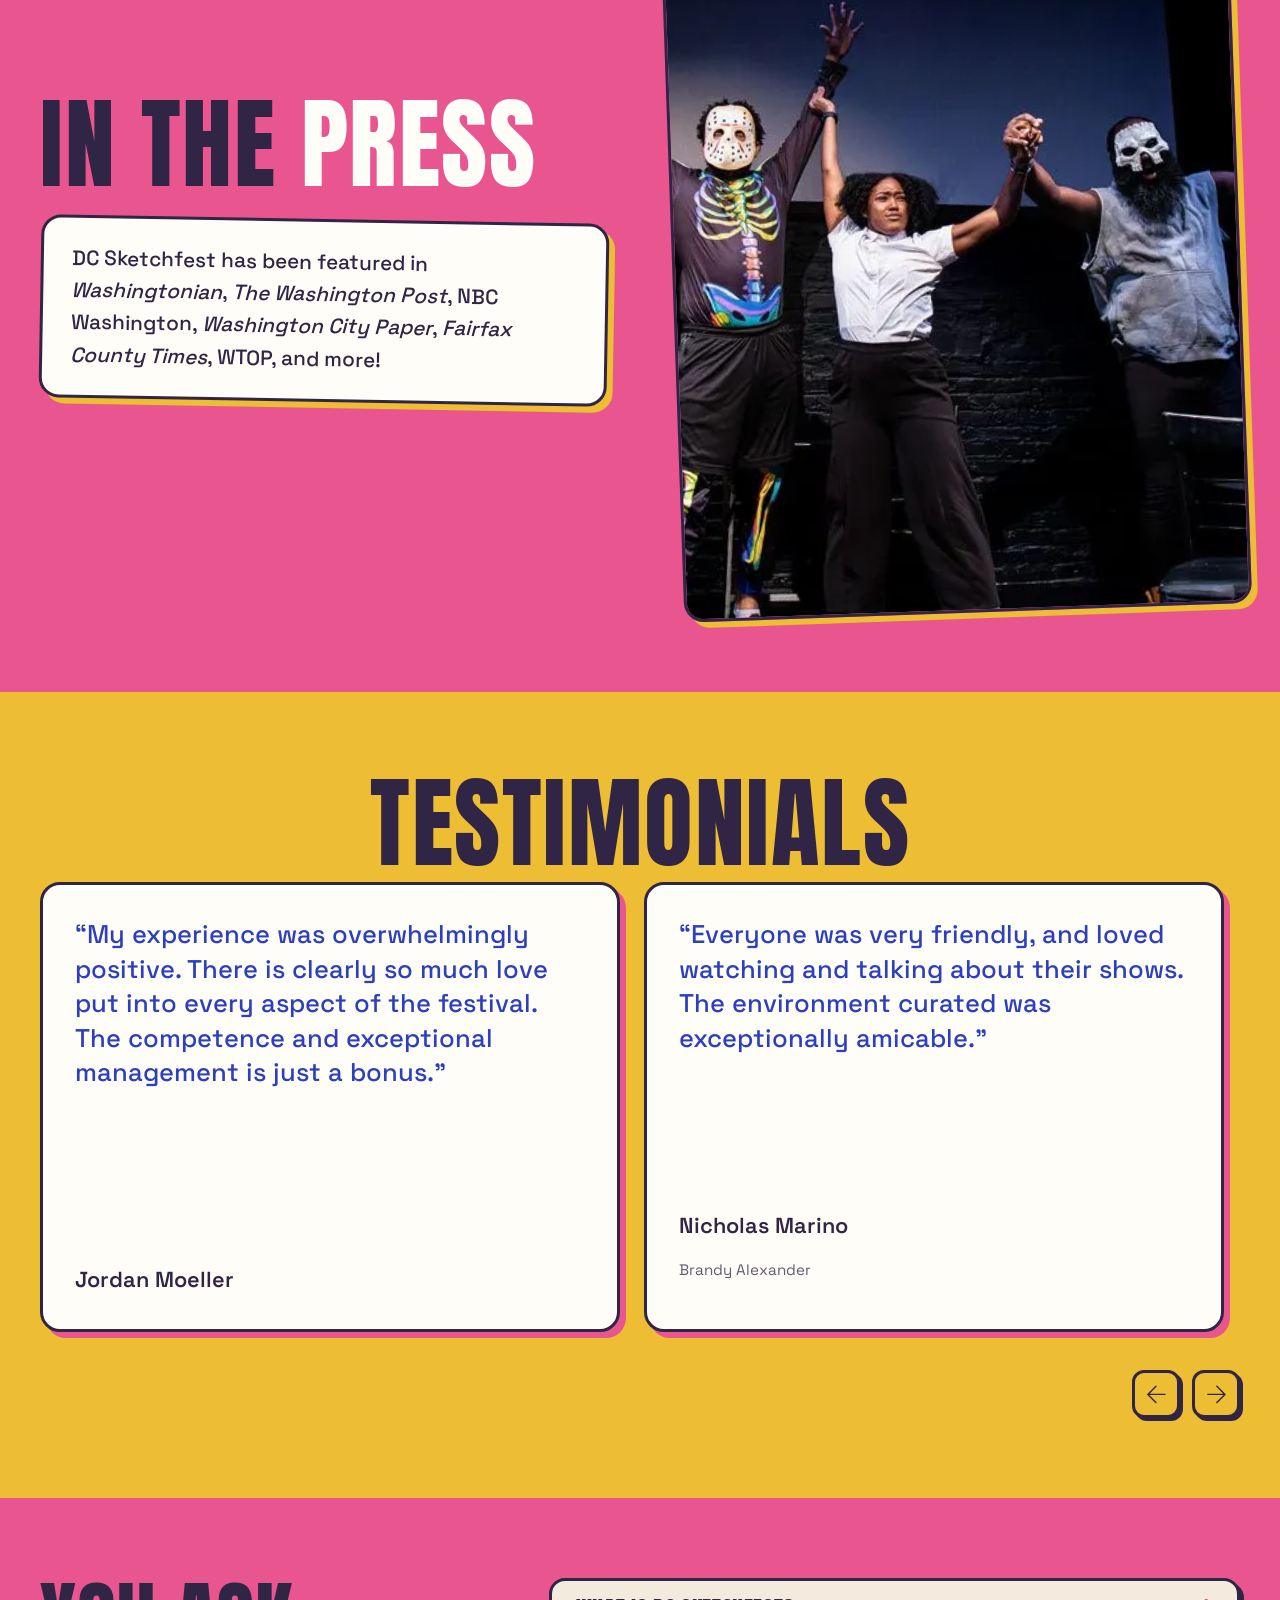
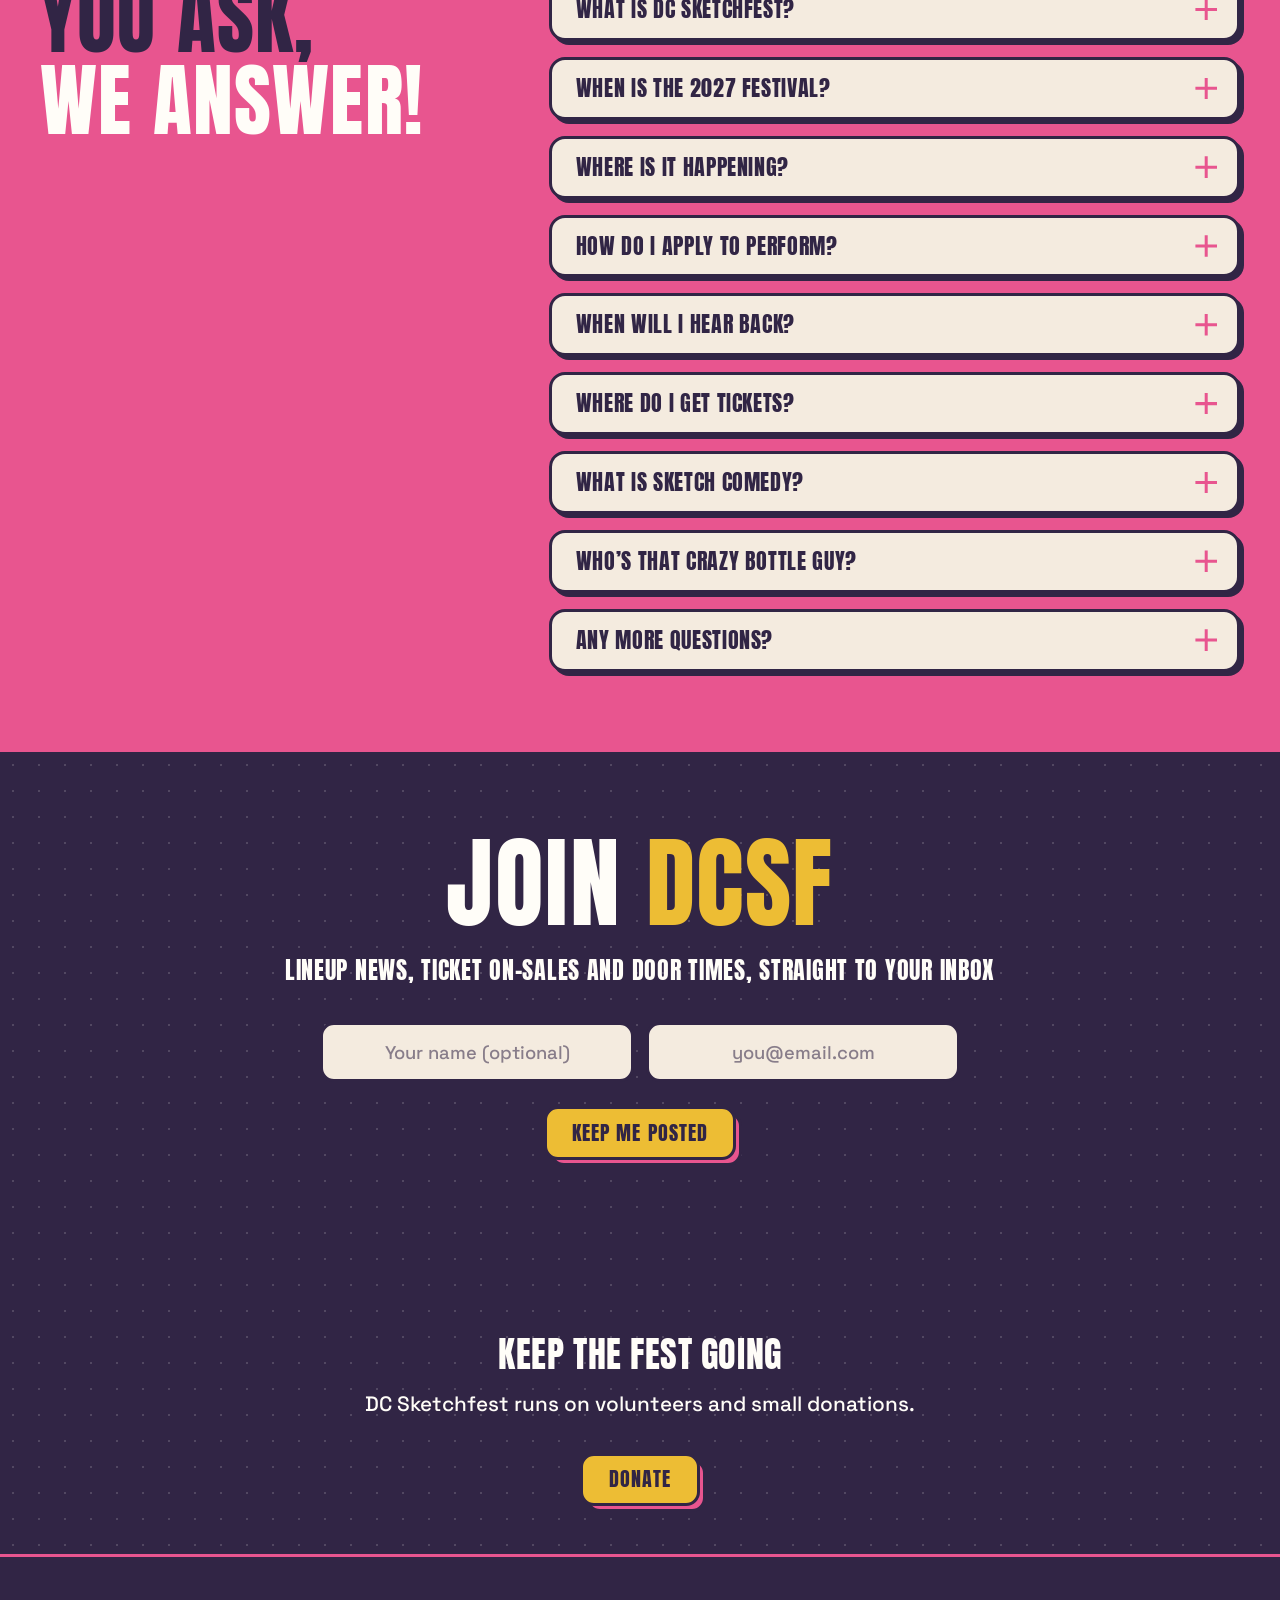
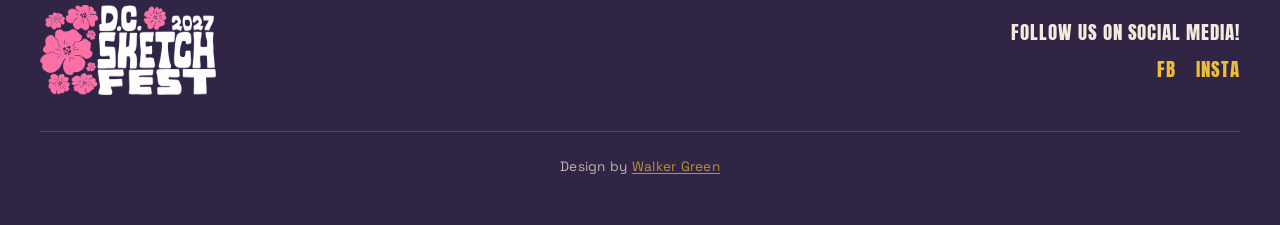
==== commit 9da3ad54: "Move the standard/late boundary to November 30 Standard now runs November 1 to November 30 and late " ====
--- a/index.html
+++ b/index.html
@@ -141,11 +141,21 @@
            visitor whose request to it never lands.
 
            The flag used to be hand-kept, with a note to move it on November 1
-           and again on November 30, and it was late the first time -- the table
+           and again on December 1, and it was late the first time -- the table
            went on offering $25 for two days after the $30 window opened, which
            is a quoted price nobody could be charged. Set the un-hidden row to
            whatever is open when you commit and it still corrects itself for
            everyone whose browser can reach the Worker.
+
+           The inline display:none on the hidden flags is not redundant with the
+           stylesheet rule, and it is why this markup is safe to deploy. HTML and
+           assets both carry max-age=600 here, so for up to ten minutes after a
+           push a returning visitor can hold a cached style.css and main.js while
+           already being served this page. Without the inline style that visitor
+           sees all three rows claiming "Open now" -- worse than the stale flag
+           this replaced. The rule in style.css stays as the general fix for
+           [hidden] on this class; the inline style is what makes a row correct
+           with no new CSS and no JS at all.
 
            The prices stay hand-written. /apply/fee reports only the window that
            is open now, so the other two cannot be read from it, and copying the
@@ -163,18 +173,18 @@
           </thead>
           <tbody>
             <tr class="fee-row" data-fee-tier="early">
-              <th scope="row">Early <span class="fee-flag" hidden>Open now</span></th>
+              <th scope="row">Early <span class="fee-flag" hidden style="display:none">Open now</span></th>
               <td>October 20 &ndash; October 31</td>
               <td class="fee-price">$25</td>
             </tr>
             <tr class="fee-row is-open" data-fee-tier="regular">
               <th scope="row">Standard <span class="fee-flag">Open now</span></th>
-              <td>November 1 &ndash; November 29</td>
+              <td>November 1 &ndash; November 30</td>
               <td class="fee-price">$30</td>
             </tr>
             <tr class="fee-row" data-fee-tier="late">
-              <th scope="row">Late <span class="fee-flag" hidden>Open now</span></th>
-              <td>November 30 &ndash; December 13</td>
+              <th scope="row">Late <span class="fee-flag" hidden style="display:none">Open now</span></th>
+              <td>December 1 &ndash; December 13</td>
               <td class="fee-price">$40</td>
             </tr>
           </tbody>
@@ -456,7 +466,7 @@
 
           <details class="faq-item">
             <summary>How do I apply to perform?</summary>
-            <div class="faq-answer">Applications are open now &mdash; fill out the <a href="/apply/">application form</a> and pay the fee for the window you're applying in: $25 through October 31, $30 from November 1 to November 29, and $40 from November 30 to December 13. DC sales tax and a card processing fee are added on top, and you'll see the full total before you enter a card. Applications close December 13, and an application isn't complete until the fee is paid.</div>
+            <div class="faq-answer">Applications are open now &mdash; fill out the <a href="/apply/">application form</a> and pay the fee for the window you're applying in: $25 through October 31, $30 from November 1 to November 30, and $40 from December 1 to December 13. DC sales tax and a card processing fee are added on top, and you'll see the full total before you enter a card. Applications close December 13, and an application isn't complete until the fee is paid.</div>
           </details>
 
           <details class="faq-item">
